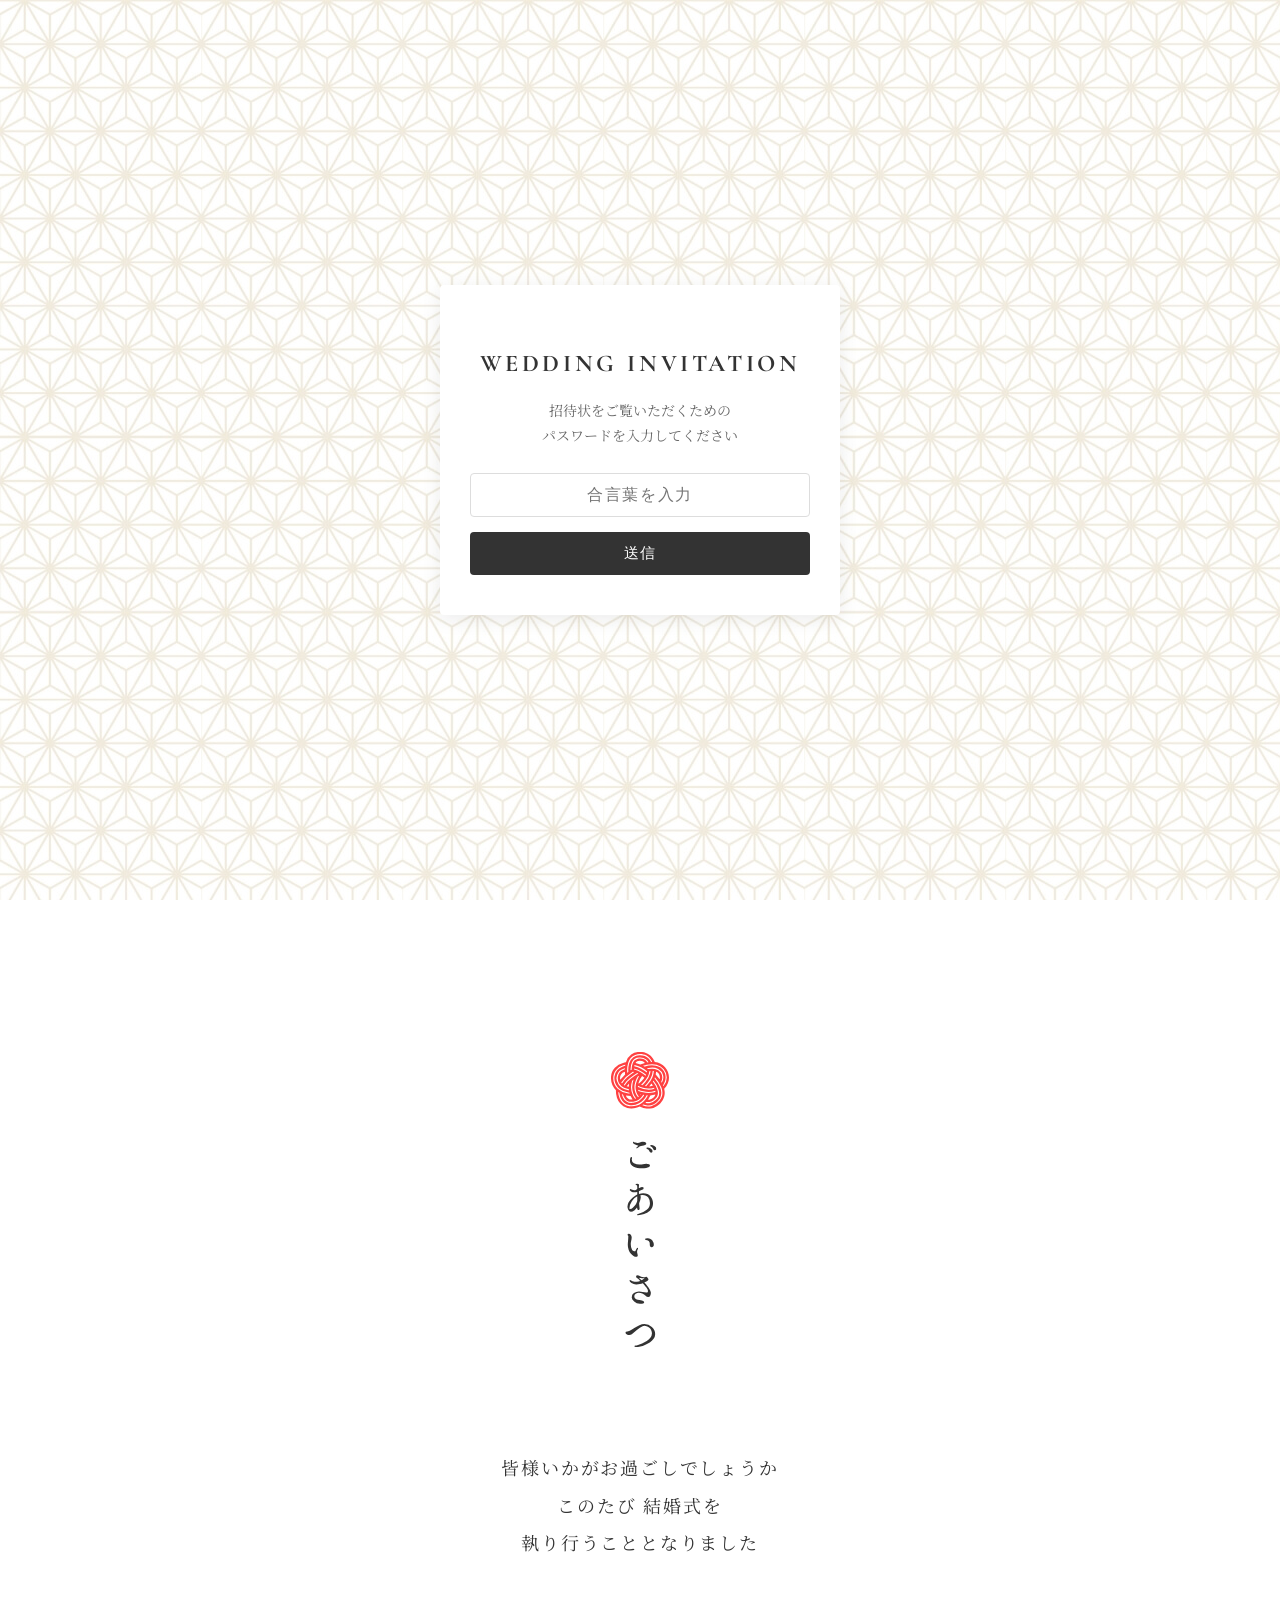
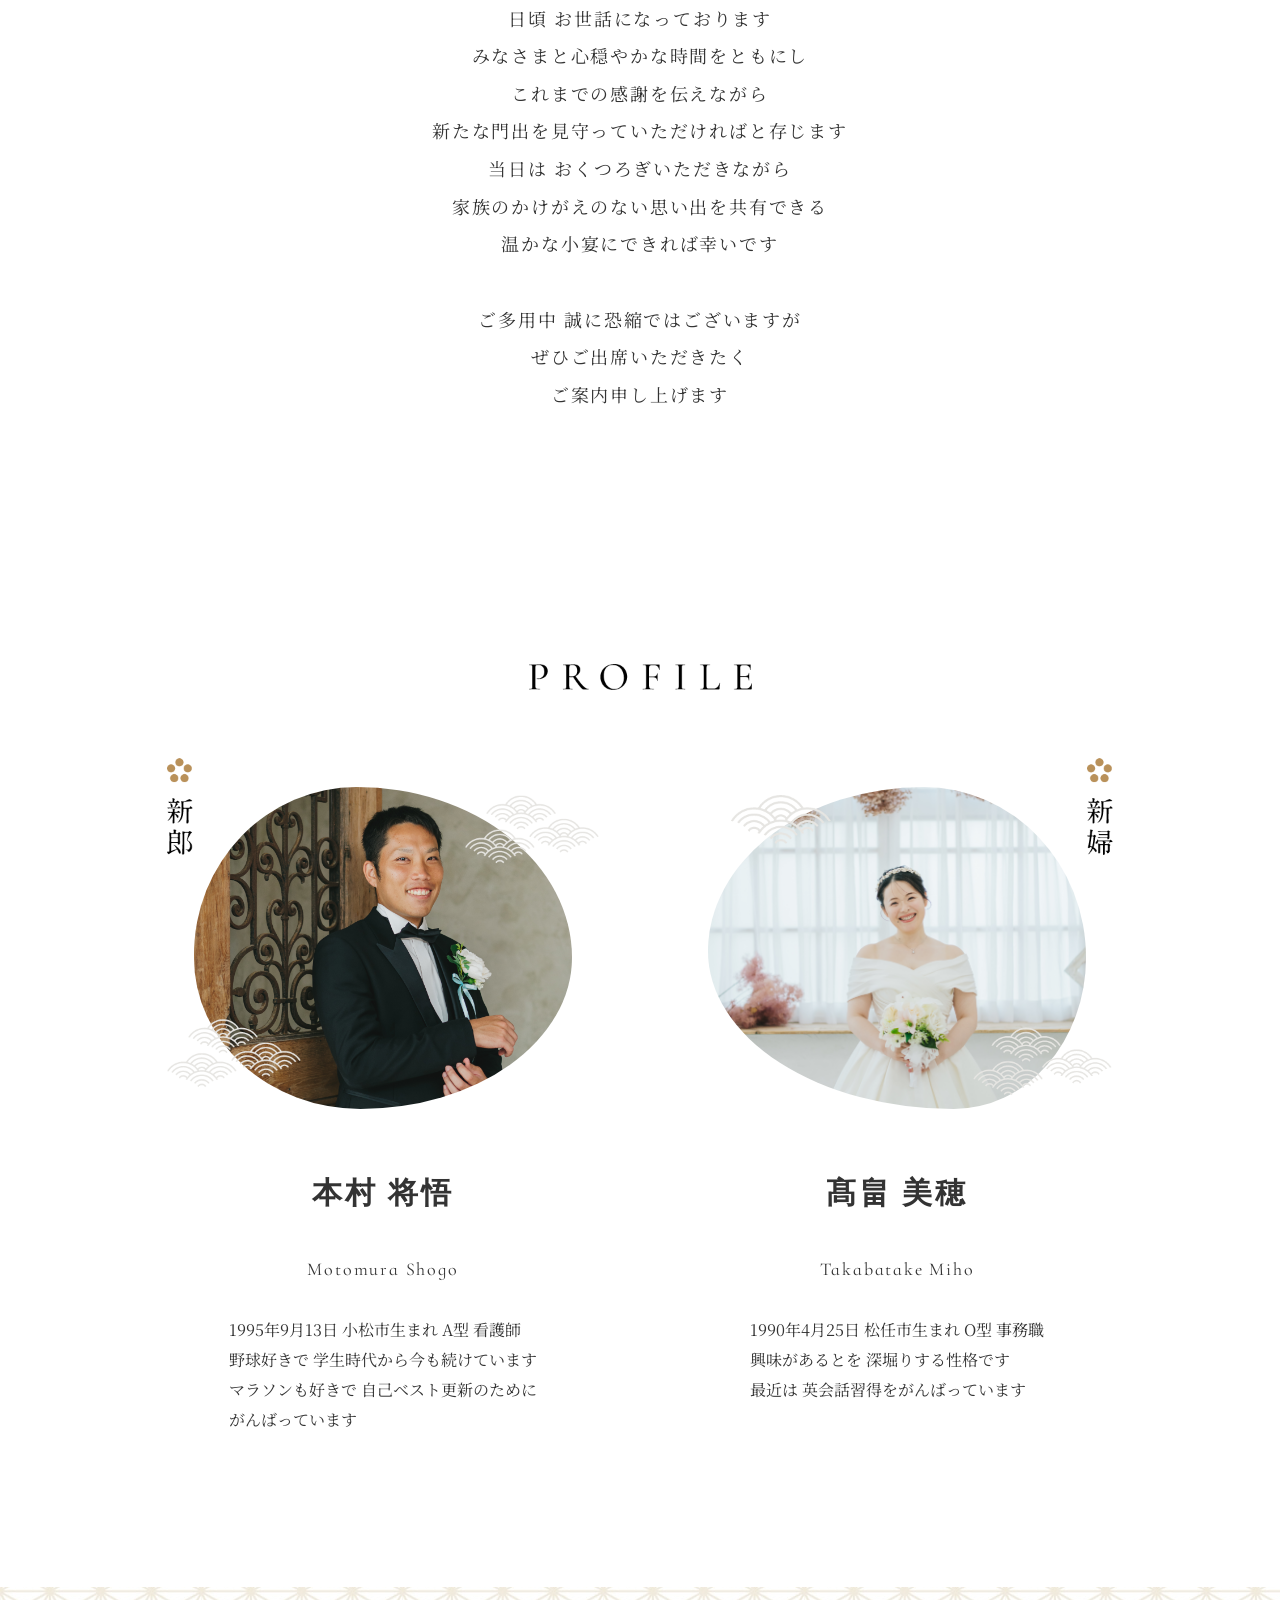
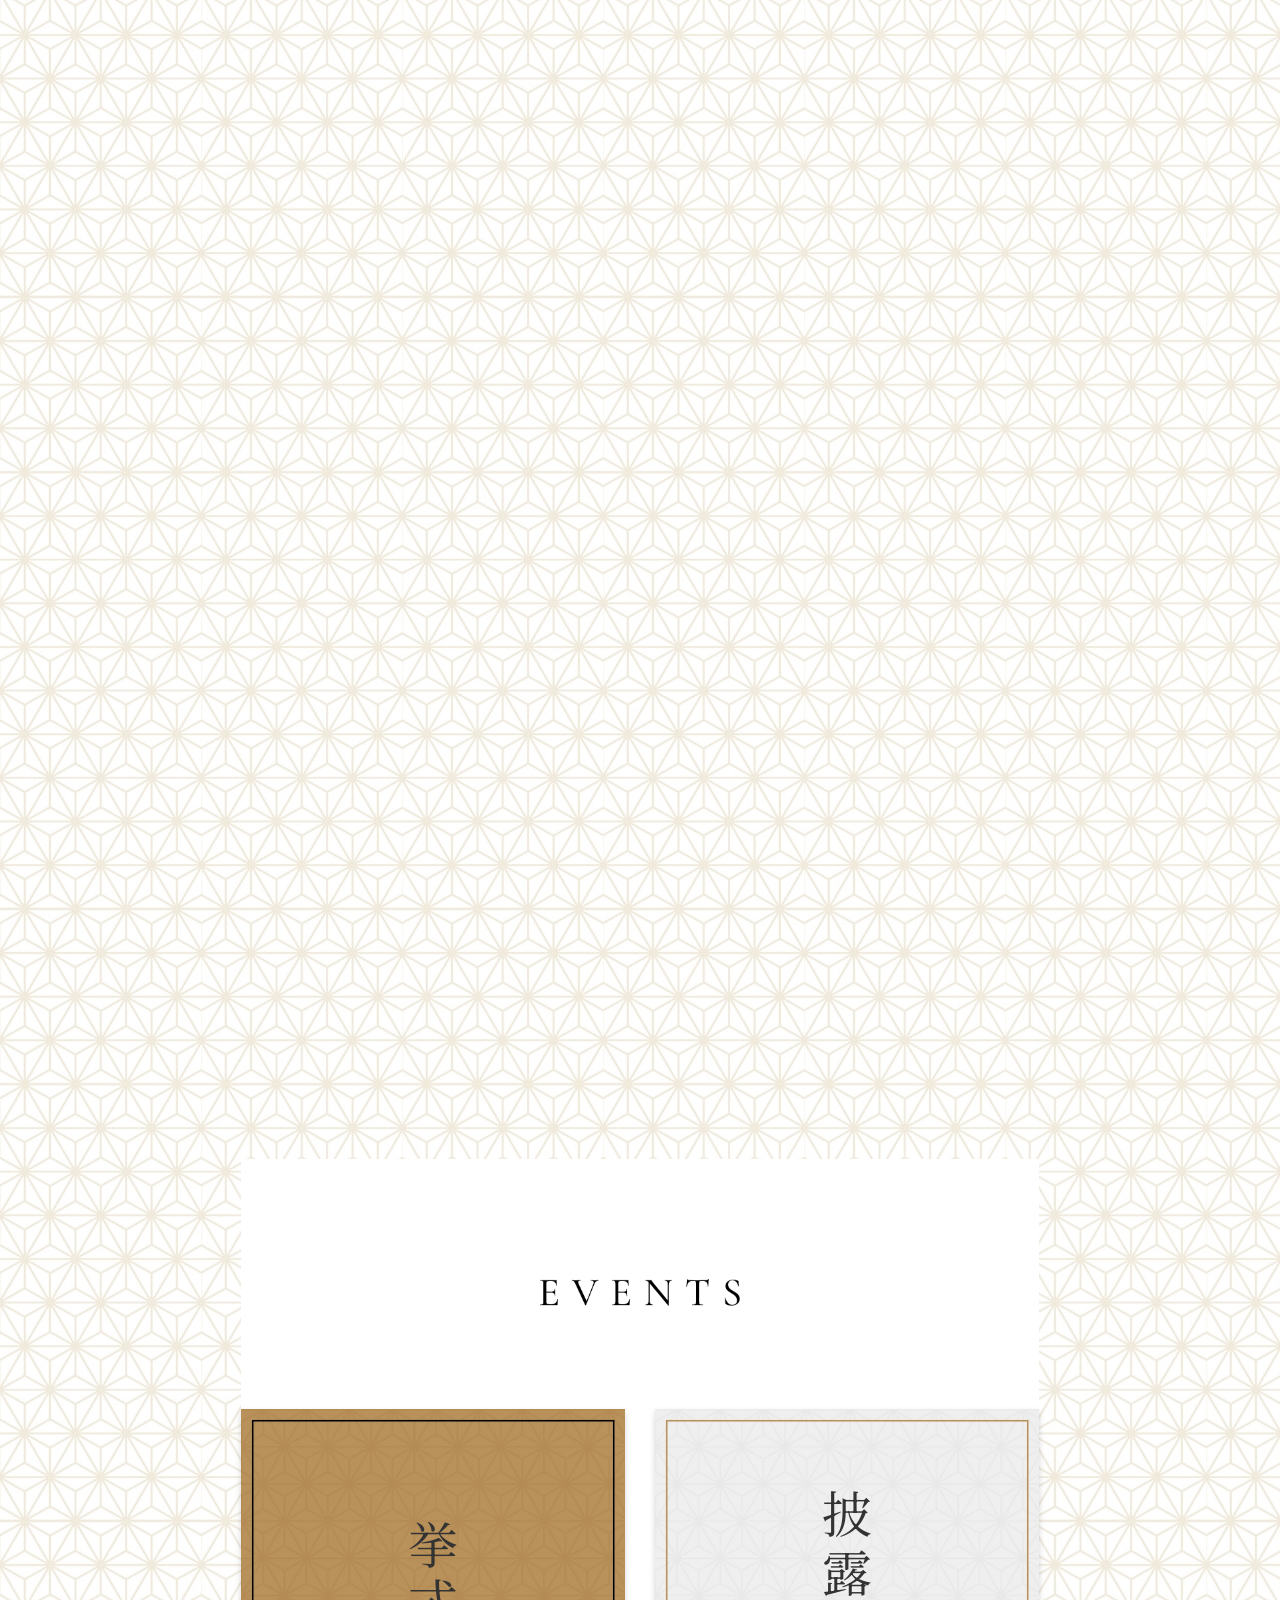
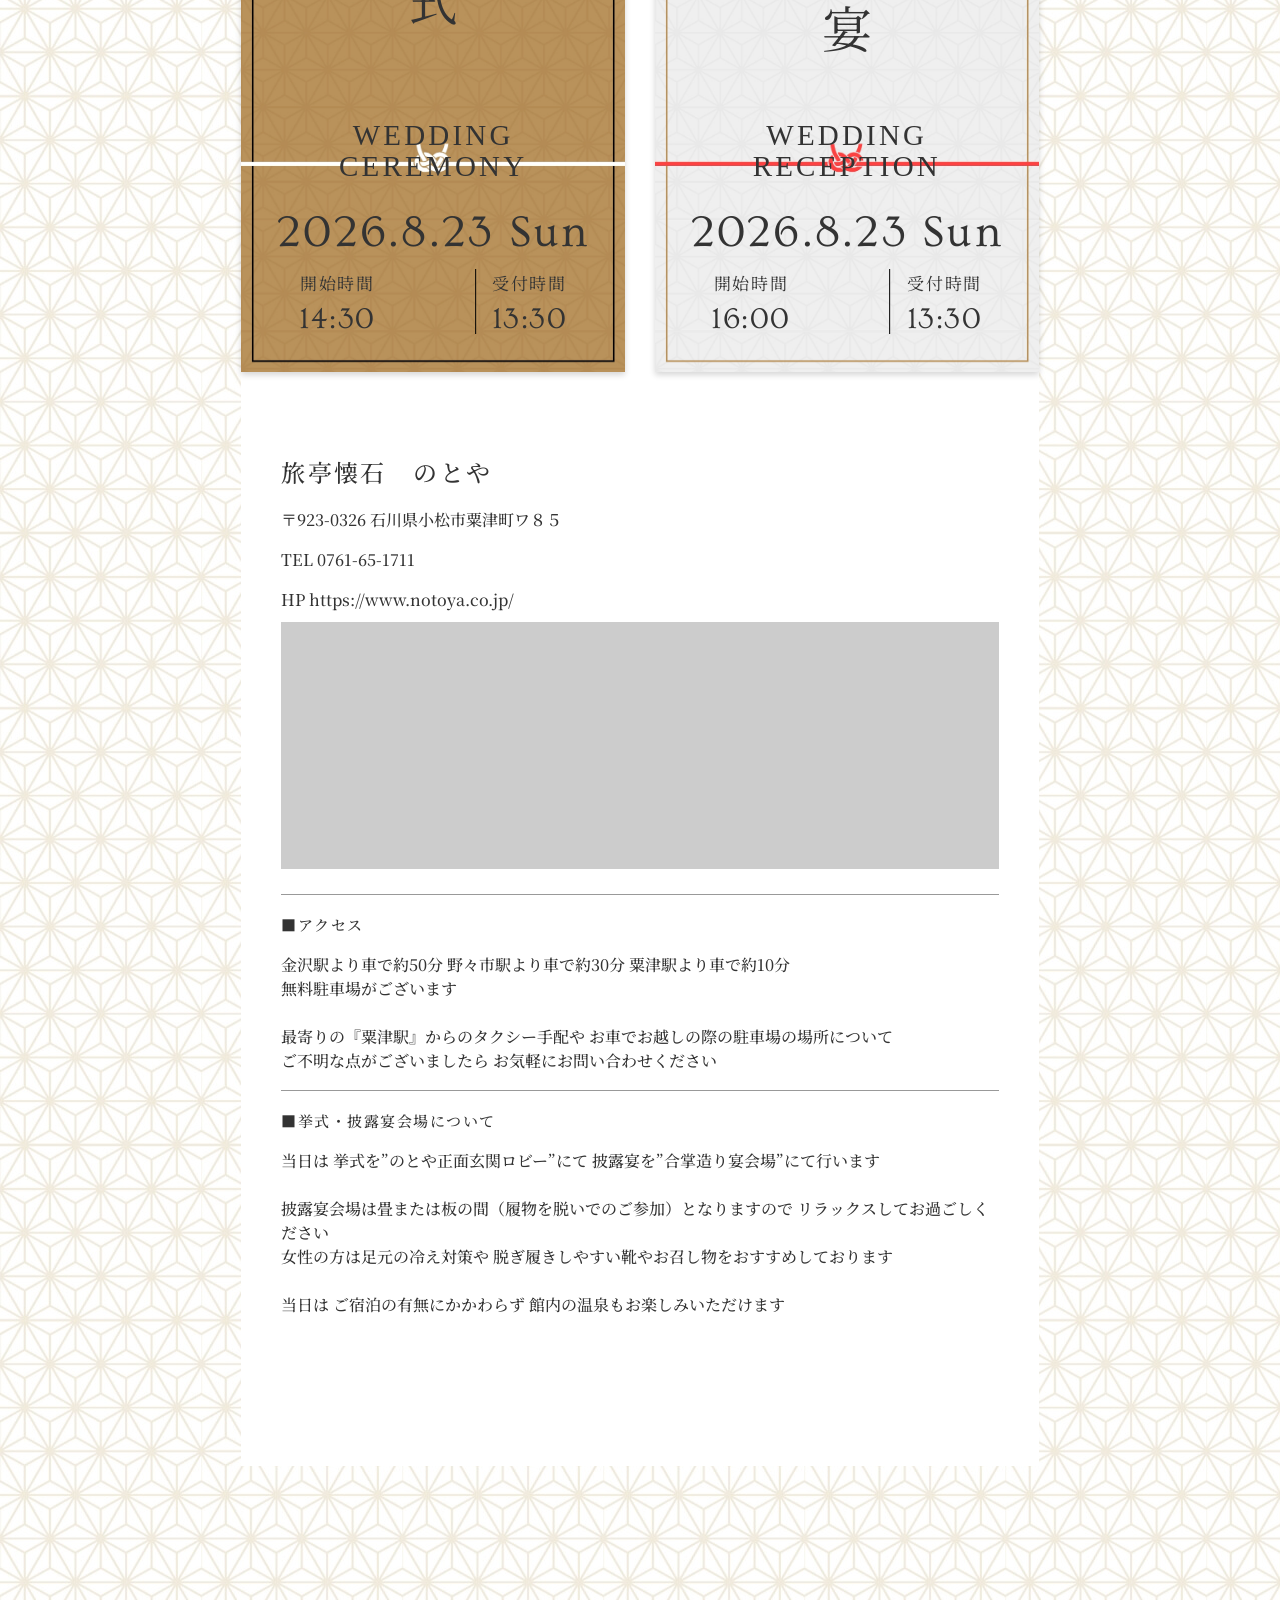
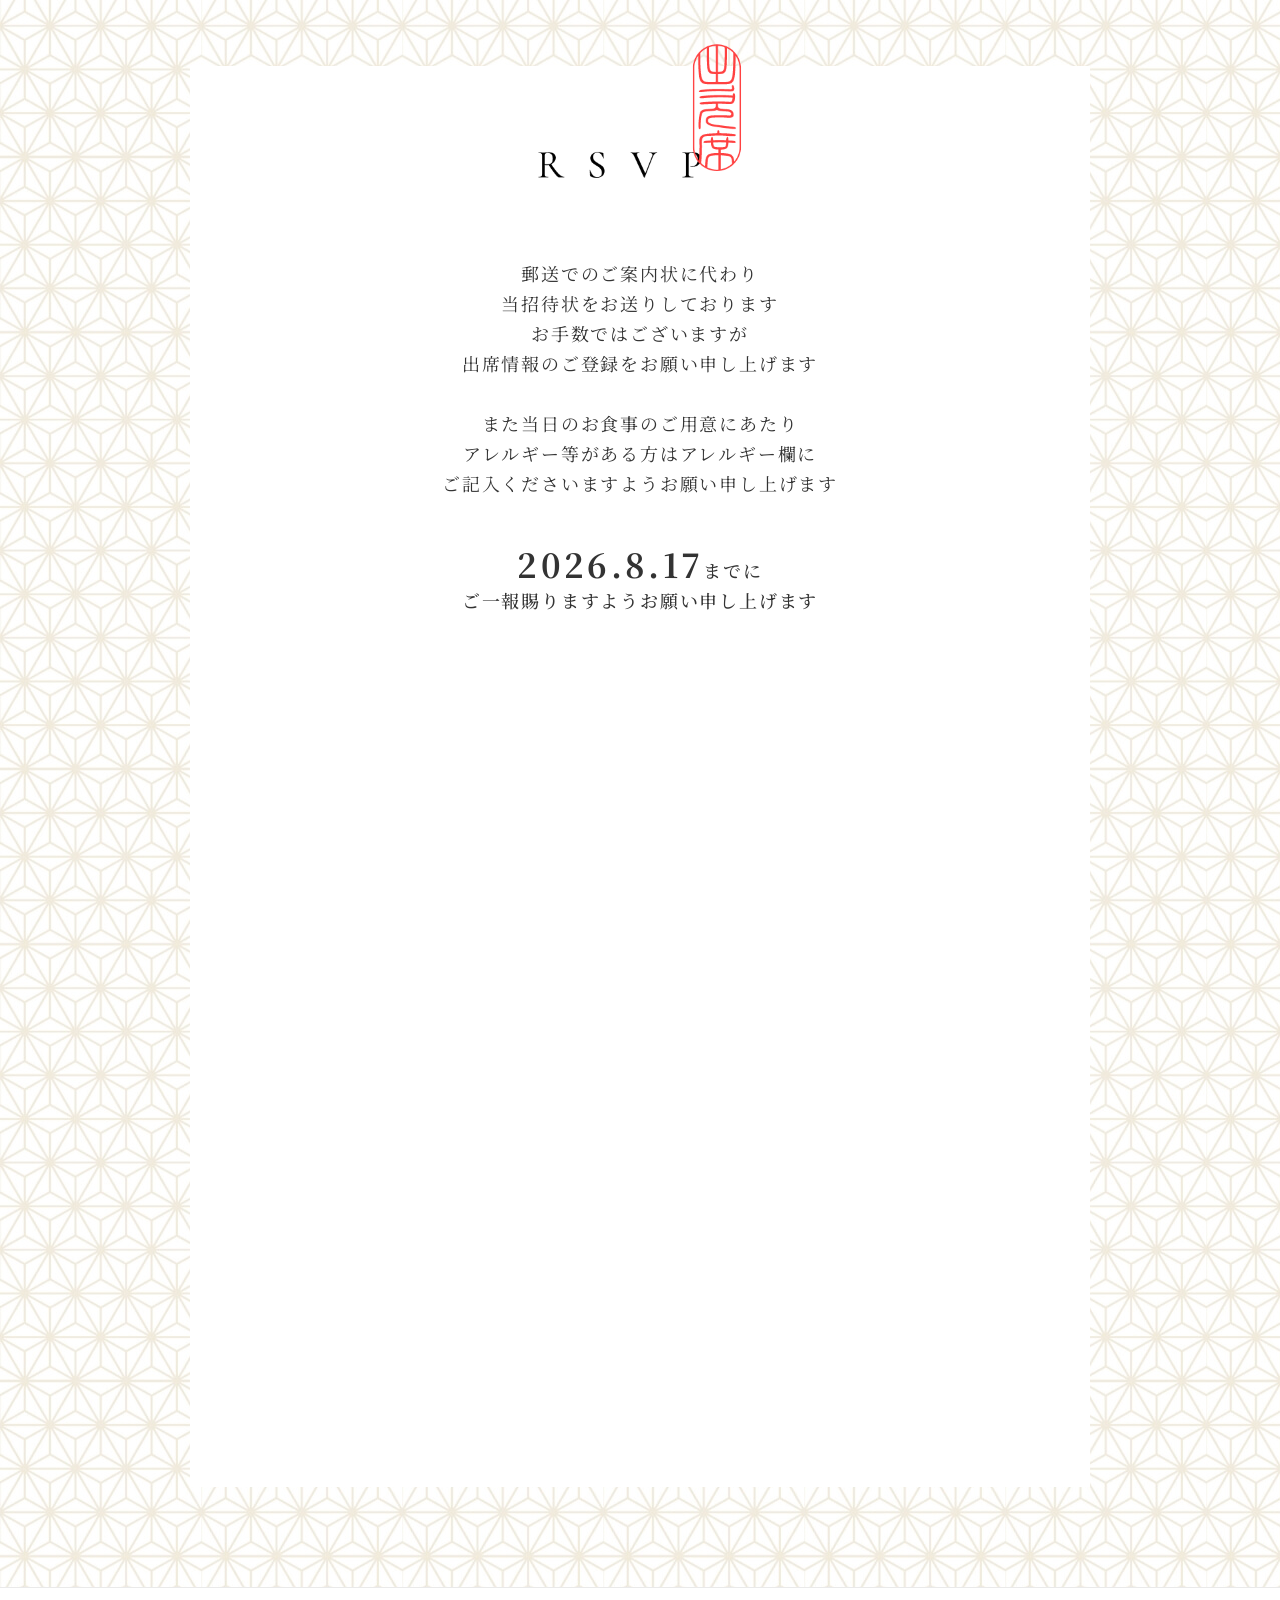
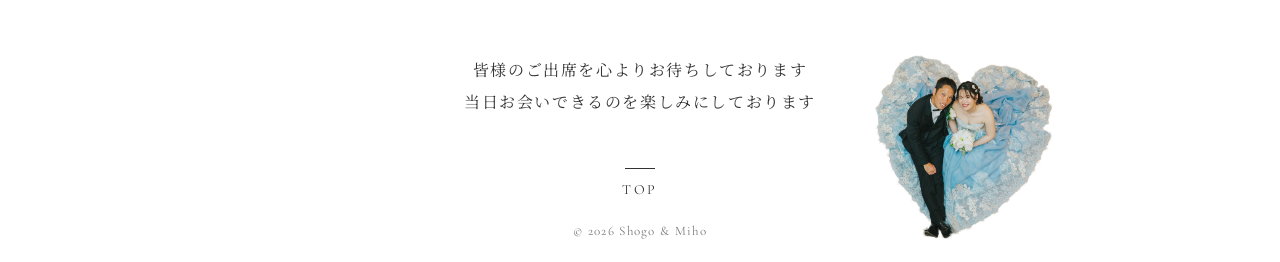
==== index.html @ b3bcd8a2 "Add files via upload" ====
<!DOCTYPE html>
<html lang="ja">
<head>
    <meta charset="UTF-8">
    <meta name="viewport" content="width=device-width, initial-scale=1.0">
    <meta name="robots" content="noindex,nofollow">

    <link rel="preconnect" href="https://fonts.googleapis.com">
    <link rel="preconnect" href="https://fonts.gstatic.com" crossorigin>
    <link href="https://fonts.googleapis.com/css2?family=Cormorant+Garamond:wght@400;700&family=Cormorant+Infant:wght@400;600;700&family=Noto+Serif+JP:wght@400;500;700&family=Ovo&display=swap" rel="stylesheet">
    <link rel="stylesheet" href="css/style.css">

    <title>Wedding Invitation</title>
</head>

<body id="main">

    <!-- パスワード入力画面（オーバーレイ） -->
    <div id="password-modal" class="auth-modal">
        <div class="auth-modal-content">
            <h2>WEDDING INVITATION</h2>
            <p>招待状をご覧いただくための<br>パスワードを入力してください</p>
            <form id="password-form">
                <input type="password" id="access-password" placeholder="合言葉を入力" required autocomplete="current-password">
                <button type="submit">送信</button>
                <p id="password-error" class="error-message" style="display: none;">パスワードが違います</p>
            </form>
        </div>
    </div>

    <!-- ローディング画面 -->
    <div id="loader-bg">
        <div class="loader-img"></div>
    </div>

    <!-- ファーストビュー（全画面スライドショー ＆ 中央ロゴ） -->
    <div class="first-view">
        <div class="main_img_pc_slider">
            <div class="slide active" style="background-image: url('img/Img-WDcover1.jpg');"></div>
            <div class="slide" style="background-image: url('img/Img-cover1.jpg');"></div>
            <div class="slide" style="background-image: url('img/Img-WDcover2.jpg');"></div>
            <div class="slide" style="background-image: url('img/Img-cover2.jpg');"></div>
        </div>

        <div class="main_img_sp_slider">
            <div class="slide active" style="background-image: url('img/Img-WDcover1_sp.jpg');"></div>
            <div class="slide" style="background-image: url('img/Img-cover1_sp.jpg');"></div>
            <div class="slide" style="background-image: url('img/Img-WDcover2_sp.jpg');"></div>
            <div class="slide" style="background-image: url('img/Img-cover2_sp.jpg');"></div>
        </div>

        
        <!-- 画像の中央にふんわり出すタイトル・ロゴ -->
        <h1 class="cover_ttl_center">
            <div class="cover_svg keyvisual-fadeIn">
                <img src="img/main-ttl.svg" alt="Main Title">
            </div>
            <span class="keyvisual-fadeIn">
                <img src="img/keyvisual-hanko.svg">
                WEDDING <br class="sp_only">INVITATION
            </span>
        </h1>

        <!-- ナビゲーション（右寄せ / スクロール時：追従 / スマホ：ハンバーガー） -->
        <nav class="temp-nav">
            <ul class="temp-nav-list">
                <li class="nav-top nav-active">
                    <a href="#main">TOP</a>
                </li>
                <li class="nav-message">
                    <a href="#message">MESSAGE</a>
                </li>
                <li class="nav-profile">
                    <a href="#profile">PROFILE</a>
                </li>
                <li class="nav-countdown">
                    <a href="#countdown">COUNTDOWN</a>
                </li>
                <li class="nav-events">
                    <a href="#events">EVENTS</a>
                </li>
                <li class="nav-rsvp">
                    <a href="#rsvp">RSVP</a>
                </li>
            </ul>
        </nav>

        <nav id="mobile-head" class="">
            <div id="nav-toggle">
                <div>
                    <span></span>
                    <span></span>
                    <span></span>
                </div>
            </div>
            <div class="nav cl" id="global-nav">
                <ul>
                    <li class="nav-top nav-active">
                        <a href="#main">TOP</a>
                    </li>
                    <li class="nav-message">
                        <a href="#message">MESSAGE</a>
                    </li>
                    <li class="nav-profile">
                        <a href="#profile">PROFILE</a>
                    </li>
                    <li class="nav-countdown">
                        <a href="#countdown">COUNTDOWN</a>
                    </li>
                    <li class="nav-events">
                        <a href="#events">EVENTS</a>
                    </li>
                    <li class="nav-rsvp">
                        <a href="#rsvp">RSVP</a>
                    </li>
                </ul>
            </div>
        </nav>


    </div>

    <!-- コンテンツエリア -->
    <div id="introduction">
        <div class="introduction_inner container">
            <div id="message">
                <div class="message_inner">
                    <h2 class="imgEffect_fadeIn"></h2>
                    <p class="imgEffect_fadeIn">
                        皆様いかがお過ごしでしょうか<br>
                        このたび 結婚式を<br>
                        執り行うこととなりました<br><br>
                        日頃 お世話になっております<br>
                        みなさまと心穏やかな時間をともにし<br>
                        これまでの感謝を伝えながら<br>
                        新たな門出を見守っていただければと存じます<br>
                        当日は おくつろぎいただきながら<br>
                        家族のかけがえのない思い出を共有できる<br>
                        温かな小宴にできれば幸いです<br><br>
                        ご多用中 誠に恐縮ではございますが<br>
                        ぜひご出席いただきたく<br>
                        ご案内申し上げます
                    </p>
                </div>
            </div>
        </div>
    </div>

    <div id="profile">
        <div class="profile_inner">
            <h2 class="imgEffect_fadeIn">
                <span class="font_ttl">PROFILE</span>
            </h2>                  
            <!-- 新郎プロフィール -->
            <ul class="broom imgEffect_fadeIn">
                <li class="photo">
                    <img src="./img/Img-bride.jpg" alt="新郎_写真">
                </li>
                <li class="name">
                    <h3>本村&nbsp;将悟</h3>
                    <span>Motomura&nbsp;Shogo</span>
                </li>
                <li class="text">
                    <p>1995年9月13日 小松市生まれ A型 看護師<br>
                        野球好きで 学生時代から今も続けています<br>
                        マラソンも好きで 自己ベスト更新のために<br>
                        がんばっています
                    </p>
                </li>
            </ul>

            <!-- 新婦プロフィール -->
            <ul class="bride imgEffect_fadeIn">
                <li class="photo">
                    <img src="./img/Img-groom.jpg" alt="新婦_写真">
                </li>
                <li class="name">
                    <h3>髙畠&nbsp;美穂</h3>
                    <span>Takabatake&nbsp;Miho</span>
                </li>
                <li class="text">
                    <p>1990年4月25日 松任市生まれ O型 事務職<br>
                        興味があるとを 深堀りする性格です<br>
                        最近は 英会話習得をがんばっています
                    </p>
                </li>
            </ul>
        </div>
    </div>

    <div id="countdown">
        <div class="countdown_inner container">
            <div class="countdown_content">
                <div class="imgEffect_fadeIn">
                    <h2>
                        <span class="font_ttl">COUNTDOWN</span>
                    </h2>
                    <p class="goal_time" id="countdown_date" data-datetime="1921637700">2026.8.23</p>
                    <ul class="count_number cf">
                        <li class="days">
                            <p class="n-number" id="countdown_days">1629</p>
                            <p class="dhms">DAYS</p>
                        </li>
                        <li class="hours">
                            <p class="n-number" id="countdown_hours">2</p>
                            <p class="dhms">HOURS</p>
                        </li>
                        <li class="minutes">
                            <p class="n-number" id="countdown_minutes">22</p>
                            <p class="dhms">MINUTES</p>
                        </li>
                        <li class="seconds">
                            <p class="n-number" id="countdown_seconds">12</p>
                            <p class="dhms">SECONDS</p>
                        </li>
                    </ul>
                </div>
            </div>
        </div>
    </div>

    <div id="events">
        <div class="events_inner container cf">
            <h2 class="imgEffect_bottom_top">
                <span class="font_ttl">EVENTS</span>
            </h2>
            <div class="event_content_wrap">
                <div class="event_content event01 imgEffect_bottom_top">
                    <ul class="events_daytime events_daytime_1">
                        <li class="event_title">
                            <h3><span>挙式</span>WEDDING<br>CEREMONY</h3>
                        </li>
                        <li class="event_day">
                            <p>2026.8.23 Sun</p>
                        </li>
                        <div class="event_time_box">
                            <li class="event_time">
                                <p>開始時間 <span class="Didot">14:30</span></p>
                            </li>
                            <li class="event_receptiontime">
                                <p>受付時間 <span class="Didot">13:30</span></p>
                            </li>
                        </div>
                    </ul>
                </div>

                <div class="event_content event02 imgEffect_bottom_top">
                    <ul class="events_daytime events_daytime_2">
                        <li class="event_title">
                            <h3><span>披露宴</span>WEDDING<br>RECEPTION</h3>
                        </li>
                        <li class="event_day">
                            <p>2026.8.23 Sun</p>
                        </li>
                        <div class="event_time_box">
                            <li class="event_time">
                                <p>開始時間 <span class="Didot">16:00</span></p>
                            </li>
                            <li class="event_receptiontime">
                                <p>受付時間 <span class="Didot">13:30</span></p>
                            </li>
                        </div>
                    </ul>
                </div>

                <div class="event_content event_party cf imgEffect_bottom_top">
                    <ul class="events_place">
                        <li class="place_name"><p>旅亭懐石　のとや</p></li>
                        <li class="place_address"><p>〒923-0326 石川県小松市粟津町ワ８５</p></li>
                        <li class="place_tel"><p>TEL 0761-65-1711</p></li>
                        <li class="place_url"><a href="https://www.notoya.co.jp/" target="_blank"><p>HP https://www.notoya.co.jp/</p></a></li>
                        <li class="place_googlemap">
                            <div class="googlemap_img" id="map_wedding">
                                <iframe src="https://www.google.com/maps/embed?pb=!1m18!1m12!1m3!1d3214.2632014878004!2d136.4470204!3d36.3301704!2m3!1f0!2f0!3f0!3m2!1i1024!2i768!4f13.1!3m3!1m2!1s0x5ff8585351754041%3A0x708d237cdd4d14f0!2z5peF5Lqt5oeQ55-z44Gu44Go44KE!5e0!3m2!1sja!2sjp!4v1784789656428!5m2!1sja!2sjp" width="100%" height="100%" style="border:0" frameborder="0" allowfullscreen></iframe>
                            </div>
                        </li>
                        <li class="cloak">
                            <h4>アクセス</h4>
                            <p>金沢駅より車で約50分 野々市駅より車で約30分 粟津駅より車で約10分<br>
                                無料駐車場がございます<br>
                                <br>
                                最寄りの『粟津駅』からのタクシー手配や お車でお越しの際の駐車場の場所について<br>
                                ご不明な点がございましたら お気軽にお問い合わせください
                            </p>
                        </li>
                        <li class="cloak">
                            <h4>挙式・披露宴会場について</h4>
                            <p>当日は 挙式を”のとや正面玄関ロビー”にて 披露宴を”合掌造り宴会場”にて行います<br>
                                <br>
                                披露宴会場は畳または板の間（履物を脱いでのご参加）となりますので リラックスしてお過ごしください<br>
                                女性の方は足元の冷え対策や 脱ぎ履きしやすい靴やお召し物をおすすめしております<br>
                                <br>
                                当日は ご宿泊の有無にかかわらず 館内の温泉もお楽しみいただけます
                            </p>
                        </li>
                    </ul>
                </div>
            </div>
        </div>
    </div>

    <div id="rsvp">
        <span class="rsvp_bg_cover imgEffect_bg_cover"></span>
        <div class="rsvp_inner container">
            <div class="rsvp_bg imgEffect_bottom_top">
                <div class="rsvp_content imgEffect_bottom_one-quarter">
                    <h2><span class="font_ttl">RSVP</span></h2>
                    <div class="rsvp_form_input">
                        <p class="rsvp_text">
                            郵送でのご案内状に代わり<br>
                            当招待状をお送りしております<br>
                            お手数ではございますが<br>
                            出席情報のご登録をお願い申し上げます<br>
                            <br>
                            また当日のお食事のご用意にあたり<br>
                            アレルギー等がある方はアレルギー欄に<br>
                            ご記入くださいますようお願い申し上げます
                        </p>
                        <p class="rsvp_deadline">
                            <span class="deadline_day">2026.8.17</span>までに<br>
                            ご一報賜りますようお願い申し上げます
                        </p>

                        <!-- Googleフォーム -->
                        <iframe src="https://docs.google.com/forms/d/e/1FAIpQLSfJ_2OZBfz6GpuZ2bBaylg-uLZPT-nnme4ZNeKmVmINsmQigQ/viewform?embedded=true" width="100%" height="750" frameborder="0" marginheight="0" marginwidth="0">読み込んでいます…</iframe>
                        
                    </div>
                </div>
            </div>
        </div>
    </div>

    <!-- フッターセクション -->
    <footer id="footer">
        <div class="footer_inner">

            <!-- 結びのメッセージ -->
            <p class="footer_message">
                皆様のご出席を心よりお待ちしております<br>
                当日お会いできるのを楽しみにしております
            </p>

            <!-- トップへ戻るボタン -->
            <a href="#" class="back-to-top">TOP</a>

            <!-- コピーライト -->
            <small class="copyright">&copy; 2026 Shogo & Miho</small>

        </div>
    </footer>
    
    <script src="js/script.js"></script>
</body>
</html>
---- css/style.css ----
@charset "UTF-8";

*, *::before, *::after {
    box-sizing: border-box;
    outline: 0;
}

div, ul {
    margin: 0 auto;
}

body {
    background-image: url(/img/pattern_weed.jpg);
    background-repeat: repeat;
    background-color: #f9f8f6; /* 画像読み込みまでの予備背景色 */
}

html, body {
    width: 100%;
    height: auto;
    overflow-x: hidden;
    overflow-y: auto;
    margin: 0;
    padding: 0;
    font-family: "游ゴシック", YuGothic, "ヒラギノ角ゴ Pro", "Hiragino Kaku Gothic Pro", Meiryo, sans-serif;
    color: #333;
    line-height: 1.6;
}

ul, ol {
    list-style: none;
    margin: 0;
    padding: 0;
}

a {
    text-decoration: none;
    color: #454545;
    transition: .25s;
}

a:hover {
    opacity: 0.7;
}

.container {
    margin: 0 auto;
}

#events .font_ttl, #message .font_ttl, #profile .font_ttl, #rsvp .font_ttl {
    display: none;
    text-align: center;
}

dd, dt, ol, p, span, ul {
    line-height: 1.6;
}

.cf {
    zoom: 1;
}
.cf:before {
    content: "";
    display: block;
    overflow: hidden;
}
.cf:after {
    clear: both;
}



/* --- パスワード認証モーダル --- */
.auth-modal {
    position: fixed;
    top: 0;
    left: 0;
    width: 100vw;
    height: 100vh;
    background: url(/img/pattern_weed.jpg) repeat, #f9f8f6;
    background-size: auto;
    z-index: 99999;
    display: flex;
    justify-content: center;
    align-items: center;
    transition: opacity 0.5s ease, visibility 0.5s ease;
}

.auth-modal.is-hidden {
    opacity: 0;
    visibility: hidden;
    pointer-events: none;
}

.auth-modal-content {
    background: #fff;
    padding: 40px 30px;
    border-radius: 4px;
    box-shadow: 0 4px 20px rgba(0, 0, 0, 0.08);
    text-align: center;
    max-width: 400px;
    width: 90%;
}

.auth-modal-content h2 {
    font-family: 'Cormorant Garamond', 'Noto Serif JP', serif;
    font-size: 24px;
    letter-spacing: 0.15em;
    margin-bottom: 15px;
    color: #333;
}

.auth-modal-content p {
    font-family: "Noto Serif JP", sans-serif;
    font-size: 14px;
    line-height: 1.8;
    color: #666;
    margin-bottom: 25px;
}

.auth-modal-content input[type="password"] {
    width: 100%;
    padding: 12px;
    font-size: 16px;
    border: 1px solid #ddd;
    border-radius: 4px;
    text-align: center;
    letter-spacing: 0.1em;
    margin-bottom: 15px;
    outline: none;
}

.auth-modal-content input[type="password"]:focus {
    border-color: #333;
}

.auth-modal-content button {
    width: 100%;
    padding: 12px;
    background-color: #333;
    color: #fff;
    border: none;
    border-radius: 4px;
    font-size: 15px;
    letter-spacing: 0.1em;
    cursor: pointer;
    transition: opacity 0.3s;
}

.auth-modal-content button:hover {
    opacity: 0.8;
}

.error-message {
    color: #d9534f;
    font-size: 13px;
    margin-top: 10px;
}




/* --- ローディング画面スタイル --- */
#loader-bg {
    background: url(/img/countdown_bg.jpg);
    background-repeat: repeat;
    height: 100vh;
    left: 0;
    opacity: 1;
    position: fixed;
    top: 0;
    width: 100%;
    z-index: 9999;
}

#loader-bg .loader-img {
    animation: load3 5s linear infinite;
    background: url(/img/flower.png);
    background-repeat: no-repeat;
    background-size: contain;
    display: block;
    height: 100px;
    left: calc(50% - 45px);
    position: absolute;
    top: calc(50% - 67.5px);
    width: 100px;
    z-index: 10000;
}

@media screen and (max-width: 1160px) {
    #loader-bg .loader-img {
        height: 71px;
        width: 71px;
    }
}

@keyframes load3 {
    0% { transform: rotate(0deg); }
    to { transform: rotate(1turn); }
}


/* --- ファーストビュー・スライドショー設定 --- */
.first-view {
    position: relative;
    width: 100%;
    height: 100vh;
    height: 100dvh; /* 追加：スマホのバー変動によるズレを防止 */
    min-height: 500px;
    overflow: hidden;
}

.main_img_pc_slider {
    position: absolute;
    top: 0;
    left: 0;
    width: 100%;
    height: 100%;
    z-index: 1;
    background-color: #f9f8f6; /* スライドの下敷きとして背景色を確保 */
}

.main_img_pc_slider .slide {
    position: absolute;
    top: 0;
    left: 0;
    width: 100%;
    height: 100%;
    background-size: cover;
    background-position: center;
    background-repeat: no-repeat;
    opacity: 0;
    visibility: hidden;
    transition: opacity 4s ease-in-out, visibility 4s ease-in-out;
    background-color: #f9f8f6; /* 画像が切り替わる瞬間に背景が透けるのを防止 */
}

.main_img_pc_slider .slide.active {
    opacity: 1;
    visibility: visible;
}

/* --- スマホ版スライダーのベーススタイル --- */
.main_img_sp_slider {
    display: none;
    position: absolute;
    top: 0;
    left: 0;
    width: 100%;
    height: 100%;
    z-index: 1;
    background-color: #f9f8f6;
}

.main_img_sp_slider .slide {
    position: absolute;
    top: 0;
    left: 0;
    width: 100%;
    height: 100%;
    background-size: cover;
    background-position: center;
    background-repeat: no-repeat;
    opacity: 0;
    visibility: hidden;
    transition: opacity 4s ease-in-out, visibility 4s ease-in-out;
    background-color: #f9f8f6;
}

.main_img_sp_slider .slide.active {
    opacity: 1;
    visibility: visible;
}

/* --- レスポンシブ切替（768px以下でスマホ版を表示） --- */
@media screen and (max-width: 768px) {
    .main_img_pc_slider {
        display: none !important;
    }
    .main_img_sp_slider {
        display: block !important;
    }
}


/* --- 中央のタイトル＆ロゴ --- */
#main h1 {
    background-size: cover;
    height: 200px;
    left: 50%;
    position: absolute;
    top: 47%;
    transform: translateX(-50%) translateY(-50%);
    width: 670px;
    z-index: 1;
    margin: 0 auto;
    text-align: center;
}

.cover_svg {
    display: flex;
    justify-content: center;
    align-items: center;
}

.cover_svg img {
    height: 125px;
    width: 150px;
}

#main h1 span {
    color: #fff;
    display: block;
    font-family: 'Cormorant Garamond', 'Noto Serif JP', serif;
    font-size: 52px;
    font-weight: 700;
    letter-spacing: .1em;
    line-height: 1.2;
    margin-top: 10px;
    position: relative;
}

#main h1 span img {
    height: 103px;
    left: 58%;
    position: absolute;
    top: -17px;
    transform: translate(-50%, -50%);
    width: 40px;
    z-index: 10;
}

/* ファーストビューアニメーション（初期状態を確実に透明にする） */
.keyvisual-fadeIn {
    opacity: 0;
    visibility: hidden;
}


/* --- ナビゲーション --- */
#nav {
    position: fixed;
    right: 0;
    top: 50%;
    transform: translateY(-50%);
    z-index: 1;
}

#nav li {
    float: right;
    margin-right: 18px;
}

#nav li a {
    color: #707070;
    font-family: Cormorant Infant,游ゴシック,YuGothic,sans-serif;
    font-size: 14px;
    padding: .5em 0;
    text-orientation: upright;
    writing-mode: vertical-rl;
}

.temp-nav {
    position: fixed;
    right: 62px;
    top: 50%;
    transform: translateY(-50%);
    z-index: 999;
}

.temp-nav li {
    float: right;
    margin-right: 18px;
}

.temp-nav li a {
    animation-duration: .25s;
    animation-fill-mode: both;
    font-family: Cormorant Infant,游ゴシック,YuGothic,sans-serif;
    font-size: 14px;
    opacity: .5;
    padding: .5em 0;
    text-orientation: upright;
    writing-mode: vertical-rl;
}

/* --- ナビゲーションの色・アクティブ制御 --- */
.temp-nav li a,
#global-nav ul li a {
    color: #454545 !important;
    opacity: 1;
    transition: opacity 0.3s ease, color 0.3s ease;
}

/* いずれかの項目がアクティブなとき、アクティブではない他の項目を少し薄くする */
.temp-nav-list:has(.nav-active) li:not(.nav-active) a,
#global-nav ul:has(.nav-active) li:not(.nav-active) a {
    opacity: 0.35;
}

/* アクティブな項目の色をより濃く強調する場合 */
.temp-nav li.nav-active a,
#global-nav ul li.nav-active a {
    color: #222222 !important;
    opacity: 1;
}

.temp-nav li a:hover {
    color: #ff4141;
}

.temp-nav li.nav-active {
    position: relative;
}

:root .temp-nav li,_::-webkit-full-page-media,_:future {
    margin-right: 36px;
}

#mobile-head {
    display: none;
}

@media screen and (max-width: 1160px) {
    .temp-nav-list {
        display:none;
    }

    #mobile-head {
        display: block;
        position: fixed;
        top: 0;
        left: 0;
        width: 100%;
        height: 60px;
        z-index: 99999 !important; /* セクションの裏に隠れないよう最前面へ */
    }

    #nav-toggle {
        background-color: #b9915a;
        box-sizing: border-box;
        cursor: pointer;
        display: none;
        height: 60px;
        padding: 19px 0 0 14px;
        position: absolute;
        right: 0;
        top: 0;
        width: 60px;
        z-index: 100000 !important;
    }

    #nav-toggle div {
        position: relative;
    }

    #nav-toggle span {
        background: #fff;
        display: block;
        height: 1px;
        left: 0;
        position: absolute;
        transition: .35s ease-in-out;
        width: 32px
    }

    #nav-toggle span:first-child {
        top: 0;
    }

    #nav-toggle span:nth-child(2) {
        top: 10px;
    }

    #nav-toggle span:nth-child(3) {
        top: 20px;
    }

    #global-nav,#mobile-head {
        position: fixed;
        top: 0;
        width: 100%;
    }

    #global-nav {
        background: url(/img/countdown_bg.jpg) repeat;
        height: 100%;
        opacity: 0;
        right: 0;
        text-align: center;
        transition: .5s ease-in-out;
        visibility: hidden;
        z-index: 99998 !important; /* 展開時のメニューと背景を前面に */
    }

    #global-nav ul {
        display: flex;
        flex-direction: row-reverse;
        left: 50%;
        list-style: none;
        position: absolute;
        top: 50%;
        transform: translate(-50%,-50%);
    }

    #global-nav ul li {
        margin-right: 23px;
    }

    #global-nav ul li:first-of-type {
        margin-right: 0;
    }

    #global-nav ul li a {
        animation-duration: .25s;
        animation-fill-mode: both;
        font-family: Cormorant Infant,游ゴシック,YuGothic,sans-serif;
        font-size: 16px;
        padding: .5em 0;
        text-orientation: upright;
        writing-mode: vertical-rl;
    }

    #global-nav ul .menu-logo {
        margin: 0 auto 48px;
        width: 140px;
    }

    #nav-toggle {
        display: block;
    }

    :root #global-nav ul li,_::-webkit-full-page-media,_:future {
        margin-right: 46px;
    }

    #mobile-head.open {
        position: fixed;
        top: 0;
    }

    .open #nav-toggle span:first-child {
        top: 11px;
        transform: rotate(315deg);
    }

    .open #nav-toggle span:nth-child(2) {
        left: 50%;
        width: 0;
    }

    .open #nav-toggle span:nth-child(3) {
        top: 11px;
        transform: rotate(-315deg);
    }

    .open #global-nav {
        opacity: 1;
        visibility: visible;
    }


}

/* --- コンテンツ共通・各セクション --- */
#introduction {
    position: relative;
    z-index: 2;
    text-align: center;
    padding: 0;
}

#introduction a, #countdown a, #events a, #rsvp a {
    color: #333;
}

.font_ttl {
    font-family: 'Josefin Sans', sans-serif;
    font-size: 2rem;
    letter-spacing: 0.2em;
    display: block;
    margin-bottom: 20px;
}

#message {
    padding: 150px 0 113px;
    position: relative;
    margin: 0 auto;
    background-color: #fff;
}

#introduction #message h2 {
    background-image: url(/img/message_title.svg);
    background-repeat: no-repeat;
    background-size: 100%;
    height: 319px;
    margin: 0 auto 80px;
    width: 58px;
}

#introduction #message p {
    color: inherit;
    font-family: "Noto Serif JP", sans-serif;
    font-size: 18px;
    font-weight: 400;
    letter-spacing: .1em;
    line-height: 2.0909090909;
}



/* プロフィール */
#profile {
    background-color: #fff;
    position: relative;
    z-index: 2;
    text-align: center;
    background-position: 50%;
    background-repeat: no-repeat;
    background-size: cover;
    padding-bottom: 800px;
}

#profile h2 {
    margin-bottom: 70px;
}

#profile h2 .font_ttl {
    display: block;
    font-family: 'Cormorant Garamond', 'Noto Serif JP', serif;
    font-size: 2.2rem;
    letter-spacing: 0.2em;
    color: #333;
}

#profile .profile_inner {
    font-family: 游明朝;
    max-width: 946px;
    padding-top: 120px;
}

#profile .profile_inner:before {
    content: "";
    display: block;
    overflow: hidden
}

#profile .profile_inner:after {
    clear: both;
}

#profile .profile_inner h2 .font_ttl {
    display: none;
    text-align: center
}

#profile h2 {
    background-image: url(/img/profile_title.png);
    background-size: cover;
    height: 26px;
    margin: 0 auto 97px;
    width: 223px
}

#profile .bride, #profile .broom {
    max-width: 432px;
    position: relative;
    width: 45.665961945%
}

#profile .bride:before, #profile .broom:before {
    background-size: cover;
    content: "";
    display: block;
    height: 99px;
    position: absolute;
    top: -30px;
    width: 26px
}

#profile .bride .photo, #profile .broom .photo {
    position: relative;
}

#profile .bride .photo:before, #profile .broom .photo:before {
    background-repeat: no-repeat;
    background-size: contain;
    content: "";
    display: block;
    height: 293px;
    position: absolute;
    top: 8px;
    width: 100%;
    z-index: 2
}

#profile .bride img, #profile .broom img {
    display: block;
    height: 322px;
    margin: 0 auto;
    -o-object-fit: cover;
    object-fit: cover;
    position: relative;
    width: 378px;
    z-index: 1
}

#profile .bride span, #profile .broom span {
    display: block;
    font-family: serif;
    font-size: 1.25rem;
    font-style: normal;
    font-weight: 400;
    padding-bottom: 56px;
    text-align: center
}

#profile .bride p, #profile .broom p {
    font-family: "Noto Serif JP",sans-serif;
    font-size: 16px;
    line-height: 1.875;
    text-align: left;
    width: fit-content;
    margin: 0 auto;
}

#profile .bride .birthday, #profile .bride .name, #profile .bride .text, #profile .broom .birthday, #profile .broom .name, #profile .broom .text {
    position: relative
}

#profile .bride .name, #profile .broom .name {
    padding-top: 30px;
    z-index: 0
}

#profile .bride .name h3, #profile .broom .name h3 {
    font-size: 30px!important;
    letter-spacing: .1em
}

#profile .bride .name span, #profile .broom .name span {
    font-family: Cormorant Infant,"Noto Serif JP",sans-serif;
    font-size: 18px;
    letter-spacing: .1em;
    padding: 8px 0 0
}

#profile .bride .text, #profile .broom .text {
    padding-top: 31px
}

#profile .bride .profile_text, #profile .broom .profile_text {
    background-color: #fff;
    height: 432px;
    padding: 80px 10% 0;
    position: relative;
    top: -40px;
    z-index: 0
}

#profile .broom {
    float: left;
}

#profile .broom:before {
    background: url(/img/broom_ttl.png) 50%/cover;
    left: 0
}

#profile .broom .photo:before {
    background-image: url(/img/broom_deco.png)
}

#profile .broom img {
    border-radius: 43% 57% 56% 44%/52% 53% 47% 47%
}

#profile .bride {
    float: right
}

#profile .bride:before {
    background: url(/img/bride_ttl.png) 50%/cover;
    right: 0
}

#profile .bride .photo:before {
    background-image: url(/img/bride_deco.png);
    height: 301px;
    right: 0;
    width: 88.4259259259%
}

#profile .bride img {
    border-radius: 57% 43% 35% 65%/51% 53% 47% 49%
}




/* カウントダウン */
#countdown {
    background: url(/img/countdown_bg.jpg) repeat;
    background-attachment: fixed;
    padding: 130px 0 100px;
    margin-bottom: 150px;
    position: relative;
    z-index: 2;
    background-color: #fff;
    text-align: center;
}

#countdown .countdown_inner {
    width: 100%;
    margin: 0 auto;
}

#countdown h2 {
    background-image: url(/img/countdown_title.png);
    background-size: cover;
    height: 344px;
    margin: 0 auto 70px;
    width: 99px;
    font-size: 4.375rem;
}

#countdown h2 span {
    display: none;
}

#countdown .goal_time {
    font-family: Ovo, serif;
    font-size: 55px;
    letter-spacing: .2em;
    margin: 0 auto;
    position: relative;
    width: max-content;
}

#countdown .goal_time:after, 
#countdown .goal_time:before {
    background-color: #000;
    content: "";
    display: block;
    height: 68px;
    position: absolute;
    top: 50%;
    transform: translateY(-50%);
    width: 2px;
}

#countdown .goal_time:after { right: -57px; }
#countdown .goal_time:before { left: -67px; }

#countdown .count_number {
    display: flex;
    height: 290px;
    justify-content: space-between;
    align-items: center;
    max-width: 900px;
    margin: 0 auto;
    position: relative;
}

#countdown .count_number li {
    width: 166px;
    padding-top: 0;
    text-align: center;
}

#countdown .count_number .n-number {
    font-family: Ovo, sans-serif;
    font-size: 100px;
    margin-bottom: -24px;
    margin-left: 0;
}

#countdown .count_number .dhms {
    font-family: Ovo, sans-serif;
    font-size: 23px;
    letter-spacing: .05em;
    margin-right: 0;
    margin-bottom: 100px;
}

#countdown .count_number li:last-of-type {
    margin-right: 0;
}


/* イベント */
#events {
    width: 62.291667%;
    position: relative;
    z-index: 2;
    background-color: #fff;
    text-align: center;
}

.event_content {
    margin-bottom: 40px;
    width: 48.125%;
}

.event_time_box {
    margin-top: 10px;
    font-size: 0.9rem;
}

#events .events_inner {
    background-color: #fff;
    max-width: 1580px;
    padding: 120px 0 92px;
}

#events h2 {
    background-image: url(/img/events_title.png);
    background-size: cover;
    height: 27px;
    margin: 0 auto 103px;
    width: 200px;    
}

#events .event_content_wrap {
    max-width: 960px;
}

#events .event01 { float: left; }
#events .event02 { float: right; }

#events .events_daytime_1 { background-image: url(/img/events_daytime_1.jpg); }
#events .events_daytime_2 { background-image: url(/img/events_daytime_2.jpg); }

#events .events_daytime {
    margin-bottom: 0;
    background-repeat: no-repeat;
    background-size: contain;
    box-shadow: 0 3px 6px 0 rgba(0, 0, 0, .16);
    padding-top: 146.5367965368%;
    position: relative;
}

#events .events_daytime .event_title {
    left: 50%;
    position: absolute;
    top: 9%;
    transform: translateX(-50%);
}

#events h3 {
    font: inherit;
    font-family: Garamond;
    font-size: 29px;
    letter-spacing: .11em;
    line-height: 31px;
}

#events h3 span {
    box-sizing: border-box;
    display: block;
    font-family: "Noto Serif JP" !important;
    font-size: 50px;
    height: 231.5px;
    letter-spacing: .15em;
    margin: 0 auto;
    text-align: left;
    text-orientation: upright;
    writing-mode: vertical-rl;
}

#events .event01 h3 span {
    padding-top: 30px;
}

#events .events_daytime .event_day {
    left: 50%;
    position: absolute;
    top: 61%;
    transform: translateX(-50%);
    width: 100%;
}

#events .events_daytime .event_day p {
    font-family: Ovo !important;
    font-size: 45px;
    letter-spacing: .05em;
}

#events .events_daytime .event_time_box {
    display: flex;
    justify-content: center;
    left: 50%;
    position: absolute;
    top: 77%;
    transform: translateX(-50%);
    width: 100%;
}

#events .events_daytime .event_time_box li {
    margin: 0 58px;
}

#events .events_daytime .event_time_box li:nth-of-type(2):before {
    background-color: #000;
    content: "";
    display: block;
    height: 65px;
    left: 234px;
    position: absolute;
    top: 17px;
    width: 1px;
}

#events .events_daytime .event_time_box p {
    font-family: "Noto Serif JP", sans-serif;
    font-size: 17px;
    letter-spacing: .1em;
}

#events .events_daytime .event_time_box p span {
    display: block;
    font-family: Ovo, sans-serif;
    font-size: 30px;
    letter-spacing: .05em;
    margin-top: -2px;
}

#events .event_party {
    padding-top: calc(70.52083% + 58px);
    width: 100%;
}


/* 会場案内 */
#events .events_place {
    padding: 0 5%;
}

#events .events_place li {
    width: 100%;
}

#events .events_place .place_name p {
    font-size: 24px;
    font-weight: 500;
    letter-spacing: .1em;
    margin-bottom: 18px;
}

#events .events_place p,
#events .events_place .cloak p {
    font-family: "Noto Serif JP", 游ゴシック, YuGothic, sans-serif;
    font-size: 16px;
    font-weight: 500;
    line-height: 1.5;
    margin-bottom: 10px;
    text-align: left;
}

#events .events_place li a,
a:link {
    color: #333;
    text-decoration: none;
    word-break: break-all;
}

#events .events_place .place_googlemap {
    margin-bottom: 25px;
    text-align: right;
}

#events .events_place .place_googlemap .googlemap_img {
    background-color: #ccc;
    height: 247px;
    margin-bottom: 2px;
}

#events .events_place .cloak {
    border-top: 1px solid #999;
    padding-bottom: 7px;
}

#events .events_place .cloak h4 {
    font-family: "Noto Serif JP", 游ゴシック, YuGothic, sans-serif;
    font-size: 15px;
    font-weight: 500;
    letter-spacing: .1em;
    margin: 18px 0 10px;
    text-align: left;
}

#events .events_place .cloak h4:before {
    content: "■";
}


/* RSVP */
#rsvp {
    padding: 200px 0 100px;
    position: relative;
    z-index: 2;
    text-align: center;
}

#rsvp .rsvp_bg {
    background-color: #fff;
    max-width: 900px;
    padding-bottom: 50px;
    width: 72.5%;
}

#rsvp .rsvp_content {
    padding-top: 174px;
    position: relative;
    width: 71.8888888889%;
}

#rsvp .rsvp_content h2 {
    background-image: url(/img/rsvp_title.png);
    background-size: cover;
    height: 137px;
    left: 50%;
    position: absolute;
    top: -45px;
    transform: translateX(-50%);
    width: 203px;
}

#rsvp .rsvp_content .rsvp_deadline,
#rsvp .rsvp_content .rsvp_text {
    font-family: "Noto Serif JP", sans-serif;
    font-size: 18px;
    letter-spacing: .1em;
    line-height: 30px;
}

#rsvp .rsvp_content .rsvp_text {
    margin-bottom: 49px;
}

#rsvp .rsvp_content .rsvp_deadline {
    font-weight: 500;
    margin-bottom: 72px;
}

#rsvp .rsvp_content .rsvp_deadline .deadline_day {
    font-size: 33px;
    font-weight: 700;
    letter-spacing: .1em;
    line-height: 1;
}

iframe {
    display: block;
    margin: 0 auto;
    max-width: 100%;
}


/* --- スクロールフェードインアニメーション --- */
.imgEffect_fadeIn, .imgEffect_bottom_top, .imgEffect_bottom_top-one-quarter {
    opacity: 0;
    transform: translateY(20px);
    transition: all 2.0s ease;
}

.imgEffect_fadeIn.is-active, 
.imgEffect_bottom_top.is-active, 
.imgEffect_bottom_top-one-quarter.is-active {
    opacity: 1;
    transform: translateY(0);
}


/* --- レスポンシブ対応（768px以下） --- */
@media screen and (max-width: 768px) {
    .profile_inner ul {
        width: 100%;
        margin: 20px 0;
    }

    .cover_ttl_center h1 {
        font-size: 1.2rem;
    }

    .temp-nav {
        top: 20px !important;
        right: 20px !important;
        transform: translateY(0);
    }

    .menu-toggle {
        display: flex;
    }

    .temp-nav-list {
        display: none;
        flex-direction: column;
        position: absolute;
        top: 40px;
        right: 0;
        background: rgba(255, 255, 255, 0.95);
        width: 180px;
        padding: 20px;
        box-shadow: 0 4px 15px rgba(0,0,0,0.1);
        border-radius: 8px;
        writing-mode: horizontal-tb;
    }

    .temp-nav-list li a {
        writing-mode: horizontal-tb;
        color: #333;
    }

    .temp-nav-list.is-open {
        display: flex;
    }

    .menu-toggle.is-active span:nth-child(1) {
        transform: translateY(10px) rotate(45deg);
    }
    .menu-toggle.is-active span:nth-child(2) {
        opacity: 0;
    }
    .menu-toggle.is-active span:nth-child(3) {
        transform: translateY(-10px) rotate(-45deg);
    }
}


/* --- フッター全体 --- */
#footer {
    position: relative;
    z-index: 2;
    background-color: #fff;
    text-align: center;
    padding: 50px 0 20px;
    border-top: 1px solid #eaeaea;
}

.footer_inner {
    max-width: 900px;
    margin: 0 auto;
    padding: 0 20px;
    background: url(/img/footer-img.png);
    background-size: 20%;
    background-repeat: no-repeat;
    background-position: 95% 0;
    display: block;
}


/* 結びのメッセージ */
.footer_message {
    font-family: "Noto Serif JP", sans-serif;
    font-size: 16px;
    letter-spacing: .1em;
    line-height: 2.0;
    color: #333;
    margin-bottom: 50px;
}

/* トップへ戻るボタン */
.back-to-top {
    display: inline-block;
    font-family: 'Cormorant Garamond', 'Noto Serif JP', serif;
    font-size: 14px;
    letter-spacing: 0.2em;
    color: #333;
    text-decoration: none;
    padding-bottom: 20px;
    position: relative;
    transition: opacity 0.3s ease;
}

.back-to-top:hover {
    opacity: 0.6;
}

/* ボタンの上下にある装飾線（お好みで） */
.back-to-top::before {
    content: "";
    display: block;
    width: 30px;
    height: 1px;
    background-color: #333;
    margin: 0 auto 10px;
}

/* コピーライト */
.copyright {
    display: block;
    font-family: 'Cormorant Garamond', serif;
    font-size: 13px;
    letter-spacing: 0.1em;
    color: #777;
}


@media screen and (max-width: 768px) {
    .footer_message {
        font-family: "Noto Serif JP", sans-serif;
        font-size: 14px;
        letter-spacing: .1em;
        line-height: 2.0;
        color: #333;
        margin-bottom: 50px;
    }

}




/* レスポンシブ対応 */
@media screen and (max-width: 1180px) {
    .temp-nav-list {
        display:none;
    }

    #mobile-head {
        display: block;
    }

    #nav-toggle {
        background-color: #b9915a;
        box-sizing: border-box;
        cursor: pointer;
        display: none;
        height: 60px;
        padding: 19px 0 0 14px;
        position: absolute;
        right: 0;
        top: 0;
        width: 60px;
        z-index: 1000;
    }

    #nav-toggle div {
        position: relative;
    }

    #nav-toggle span {
        background: #fff;
        display: block;
        height: 1px;
        left: 0;
        position: absolute;
        transition: .35s ease-in-out;
        width: 32px;
    }

    #nav-toggle span:first-child {
        top: 0;
    }

    #nav-toggle span:nth-child(2) {
        top: 10px;
    }

    #nav-toggle span:nth-child(3) {
        top: 20px;
    }

    #mobile-head {
        height: 60px;
        z-index: 1;
    }

    #global-nav,#mobile-head {
        position: fixed;
        top: 0;
        width: 100%;
    }

    #global-nav {
        background: url(/img/countdown_bg.jpg) repeat;
        height: 100%;
        opacity: 0;
        right: 0;
        text-align: center;
        transition: .5s ease-in-out;
        visibility: hidden;
    }

    #global-nav ul {
        display: flex;
        flex-direction: row-reverse;
        left: 50%;
        list-style: none;
        position: absolute;
        top: 50%;
        transform: translate(-50%,-50%);
    }

    #global-nav ul li {
        margin-right: 20px;
    }

    #global-nav ul li:first-of-type {
        margin-right: 0;
    }

    #global-nav ul li a {
        animation-duration: .25s;
        animation-fill-mode: both;
        font-family: Cormorant Infant,游ゴシック,YuGothic,sans-serif;
        font-size: 16px;
        padding: .5em 0;
        text-orientation: upright;
        writing-mode: vertical-rl;
        color: #333; /* 文字色を黒系に指定 */
    }

    #global-nav ul .menu-logo {
        margin: 0 auto 48px;
        width: 140px;
    }

    #nav-toggle {
        display: block;
    }

    :root #global-nav ul li,_::-webkit-full-page-media,_:future {
        margin-right: 46px;
    }

    #mobile-head.open {
        position: fixed;
        top: 0;
    }

    .open #nav-toggle span:first-child {
        top: 11px;
        transform: rotate(315deg);
    }

    .open #nav-toggle span:nth-child(2) {
        left: 50%;
        width: 0;
    }

    .open #nav-toggle span:nth-child(3) {
        top: 11px;
        transform: rotate(-315deg);
    }

    .open #global-nav {
        opacity: 1;
        visibility: visible;
    }

    .bg-fixed {
        bottom: 0;
        left: 0;
        position: fixed;
        right: 0;
        top: 0;
    }

    #events h2 {
        height: 21px;
        margin-bottom: 40px;
        width: 154px;
    }

    #events h3 {
        font-size: 20px;
        letter-spacing: .11em;
        line-height: 31px;    
    }

    #events h3 span {
        font-size: 36px;
        height: 166.4px;
    }

    #events h3 span {
        font-size: 50px;
        height: 215px;
    }

    #events .events_daytime .event_day p {
        font-size: 37px;
    }

    #events .events_daytime .event_time_box {
        top: 75%;
    }

    #events .events_daytime .event_time_box li {
        margin: 0 40px;
    }

    #events .events_daytime .event_time_box p {
        font-size: 20px;
    }

    #events .events_daytime .event_time_box p span {
        font-size: 30px;
    }

    #events .events_daytime .event_time_box li:nth-of-type(2):before {
        height: 53px;
        left: 50%;
        top: 25%;
    }

}

@media screen and (max-width: 768px) {
    #profile {
        padding-bottom: 100px;
    }

    #profile .profile_inner {
        padding-top: 80px;
        padding-left: 20px;
        padding-right: 20px;
    }

    /* 新郎・新婦の横並び（float）を解除して縦並びに変更 */
    #profile .broom,
    #profile .bride {
        float: none;
        width: 100%;
        max-width: 380px;
        margin: 0 auto 70px; /* 上下の余白と中央寄せ */
    }

    /* 最後の要素の下部マージンをリセット */
    #profile .bride:last-of-type,
    #profile .broom:last-of-type {
        margin-bottom: 0;
    }

    /* スマホ画面で画像がはみ出さないようにレスポンシブ化 */
    #profile .broom img,
    #profile .bride img {
        width: 100%;
        max-width: 340px;
        height: auto;
        aspect-ratio: 378 / 322;
    }
}

@media screen and (max-width: 768px) {
    /* 1. 挙式日のフォントサイズと両脇の線をスマホ向けに調整 */
    #countdown .goal_time {
        font-size: 30px;
        letter-spacing: 0.15em;
    }

    #countdown .goal_time:before,
    #countdown .goal_time:after {
        height: 32px; /* スマホ画面に合わせて縦線の高さを調整 */
        width: 1.5px;
    }

    #countdown .goal_time:before {
        left: -25px; /* 左側の線の位置調整 */
    }

    #countdown .goal_time:after {
        right: -22px; /* 右側の線の位置調整 */
    }

    /* 2. カウントダウンの数字を2列×2行（4ブロック）に折り返す設定 */
    #countdown .count_number {
        flex-wrap: wrap;
        height: auto;
        max-width: 280px;
        justify-content: center;
        gap: 30px 0; /* 上下ブロック間の余白 */
        height: 259px;
    }

    #countdown .count_number li {
        width: 50%;
        height: 130px;
    }

    /* 3. スマホ画面に合わせて数値と単位のサイズを調整 */
    #countdown .count_number .n-number {
        font-size: 75px;
        margin-top: 30px;
    }

    #countdown .count_number .dhms {
        font-size: 16px;
        margin-bottom: 0;
    }

    #countdown .countdown_inner {
        padding: 84px 0 150px;
    }

    #countdown {
        margin-bottom: 60px;
        padding-top: 0;
        padding-bottom: 0;
    }

}

/* スマホ表示時のイベントカード調整 */
@media screen and (max-width: 768px) {
    #events {
        width: 90%;
    }
    
    #events .events_inner {
        padding: 50px 0 40px;
    }

    #events .event_content,
    #events .event01,
    #events .event02 {
        float: none;
        width: 100%;
        max-width: 380px;
        margin: 0 auto 30px;
    }

    #events h3 span {
        font-size: 30px;
        height: 130px;
    }

    #events h2 {
    margin-bottom: 47px;
    }

    #events .events_daytime .event_day p {
        font-size: 33px;
    }

    #events .events_daytime .event_time_box p {
        font-size: 15px;
    }


}

/* --- スマホ表示時のRSVP（Googleフォーム）のレスポンシブ対応 --- */
@media screen and (max-width: 768px) {
    #rsvp {
        padding: 120px 15px 60px;
    }

    #rsvp .rsvp_bg {
        width: 100%;
        max-width: 100%;
        padding-left: 15px;
        padding-right: 15px;
        padding-bottom: 30px;
    }

    #rsvp .rsvp_content {
        width: 100%;
        padding-top: 0;
    }

    /* タイトルの絶対配置を解除して、文字のかぶりを防止 */
    #rsvp .rsvp_content h2 {
        position: relative;
        top: auto;
        left: auto;
        transform: none;
        margin: 0 auto 30px auto;
        background-size: contain;
        height: 96px;
        top: -29px;
        width: 142px;
    }

    #rsvp .rsvp_content .rsvp_text {
        font-size: 15px;
        line-height: 1.8;
        margin-bottom: 30px;
    }

    #rsvp .rsvp_content .rsvp_deadline {
        font-size: 15px;
        margin-bottom: 40px;
    }

    #rsvp .rsvp_content .rsvp_deadline .deadline_day {
        font-size: 26px;
    }

    /* Googleフォームのiframeをスマホ幅に合わせ、高さを広げてスクロールバーを消す */
    #rsvp iframe {
        width: 100% !important;
        max-width: 100% !important;
        height: 1000px !important; /* コンテンツがすべて収まるように高さを調整 */
    }
}

/* --- ファーストビュー h1 のレスポンシブ対応 --- */

/* デフォルト（PCサイズ）ではスマホ用改行を非表示にする */
#main h1 span .sp_only {
    display: none;
}

@media screen and (max-width: 768px) {
    /* スマホ画面で h1 が画面からはみ出さないよう幅を調整 */
    #main h1 {
        width: 100%;
        max-width: 100%;
        padding: 0 15px;
    }

    /* スマホ画面に合わせてタイトル文字サイズを縮小 */
    #main h1 span {
        font-size: 30px; 
    }

    /* スマホサイズになったら改行タグを表示する */
    #main h1 span .sp_only {
        display: inline;
    }

    /* テキスト変更に伴うハンコ画像の微調整 */
    #main h1 span img {
        top: -10px;
        width: 30px;
        height: auto;
    }
}

@media screen and (max-width: 768px) {
    #introduction #message .message_inner {
        width: 90%;
    }

    #message {
        padding-top: 100px;
    }

}

@media screen and (max-width: 1180px) {
        .profile_inner {
        width: 95%;
    }

    #profile .bride:before, #profile .broom:before {
        top: -60px;
    }
    
    #profile h2 {
        height: 21px;
        width: 186px;
    }

    #message h2 {
        height: 216px;
        margin-bottom: 67px;
        width: 42px;
    }

    #profile .bride img, #profile .broom img {
    width: 360px;
}

    #message a, #introduction #message p {
        font-size: 16px;
        letter-spacing: 0;
        line-height: 2;
    }

    #countdown h2 {
        height: 330px;
        margin-bottom: 20px;
        width: 90px;
    }

    #countdown .count_number {
        height: 259px;
        max-width: 534px;
        width: 75%;
    }

    #events {
        width: 82%;
    }

    #events h2 {
        height: 21px;
        margin-bottom: 40px;
        width: 158px;
    }

    #events h3 {
    font-size: 22px;
    }




}

@media screen and (max-width: 768px) {
    .profile_inner {
        width: 90%;
    }

    #profile h2 {
        height: 19px;
        margin-bottom: 79px;
        width: 167px;
    }

    #profile .broom:before {
        left: unset;
        right: 5px;
        height: 72px;
        width: 19px;
    }

    #profile .bride:before {
        left: 5px;
        right: unset;
        height: 72px;
        width: 19px;

    }
    
    #profile .broom .photo:before {
        background-image: url(/img/broom_deco_sp.png);
        top: -10px;
    }

    #profile .bride .photo:before {
        background-image: url(/img/bride_deco_sp.png);
        top: -5px;
        width: 100%;
    }

    #profile .broom .name h3,
    #profile .bride .name h3 {
        margin: 0;
    }

    #countdown .countdown_content h2 {
        height: 270px;
        margin-bottom: 33px;
        width: 75px;
    }
    
    #events .event_party {
        padding-top: 50px;
    }

    #events .events_place p {
        margin: 5px 0 5px;
    }

    .footer_inner {
        background-size: 28%;
        background-position: 90% 60px;
    }


}
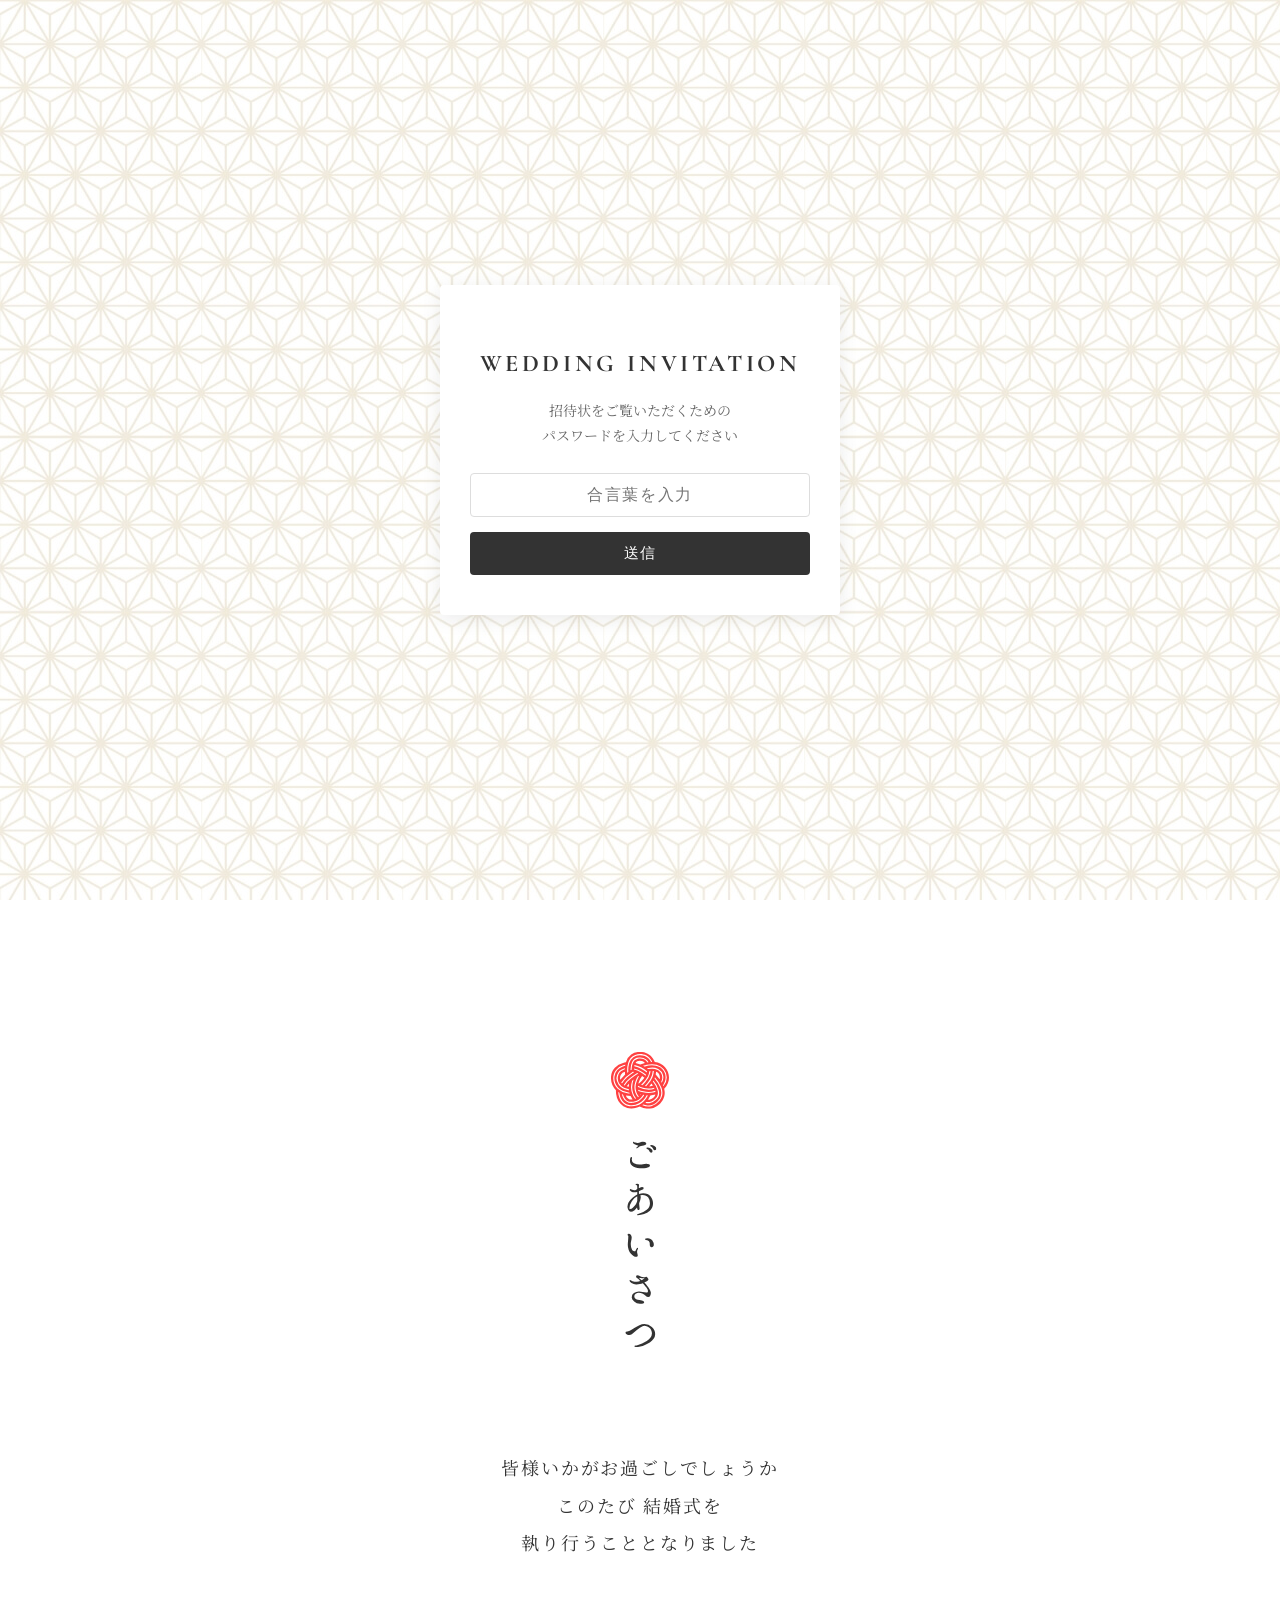
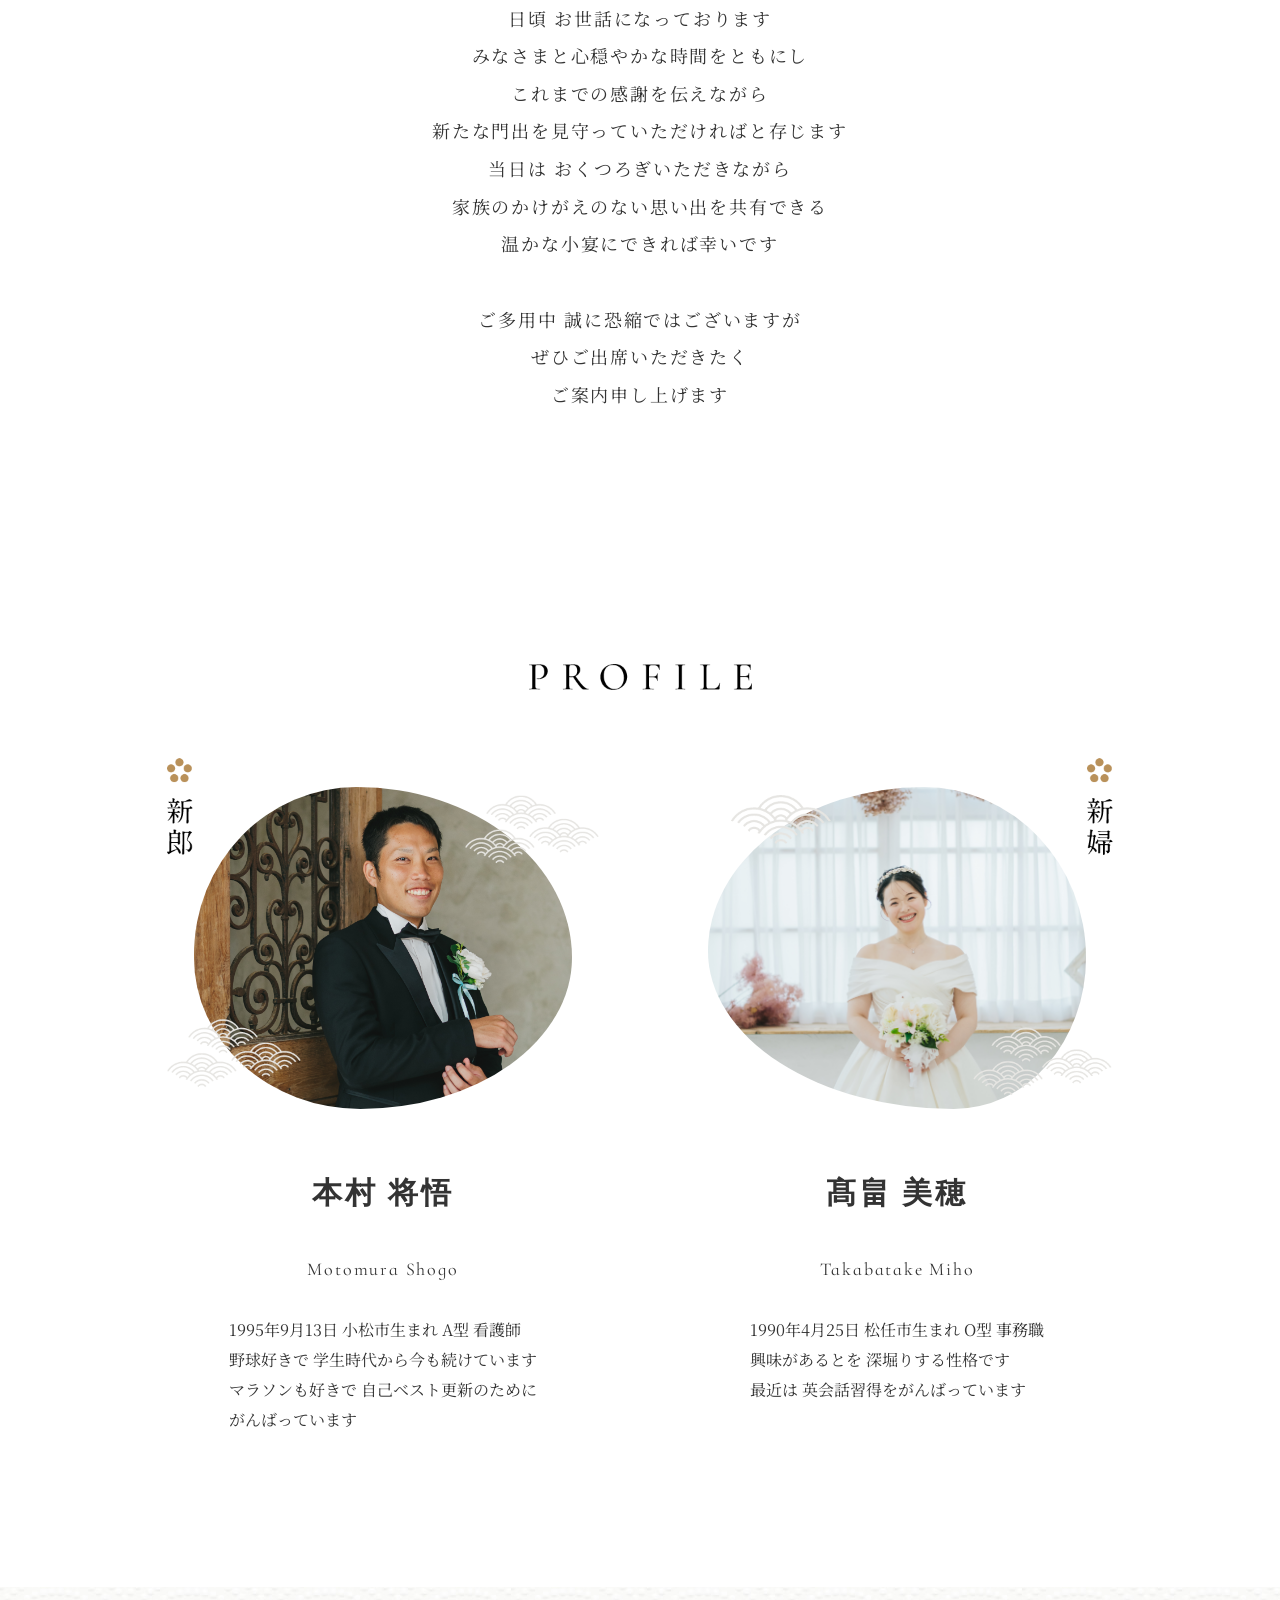
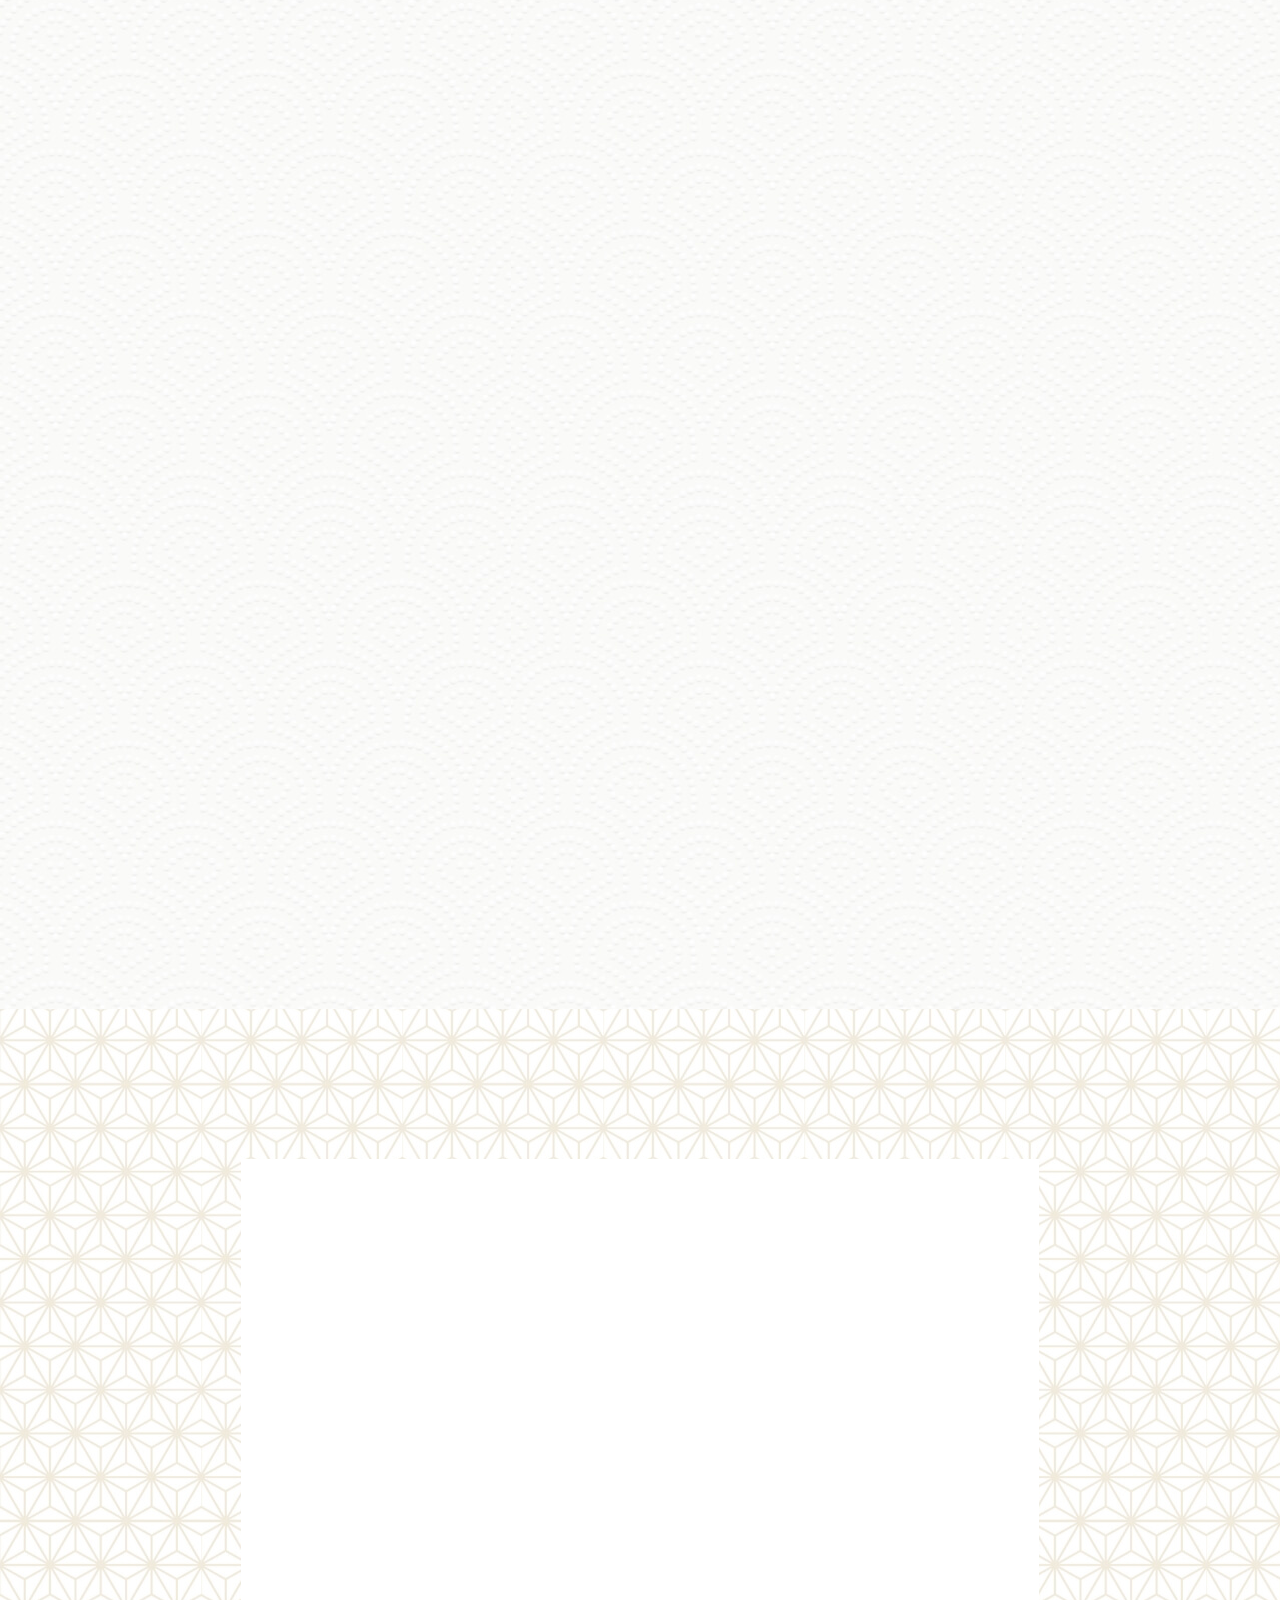
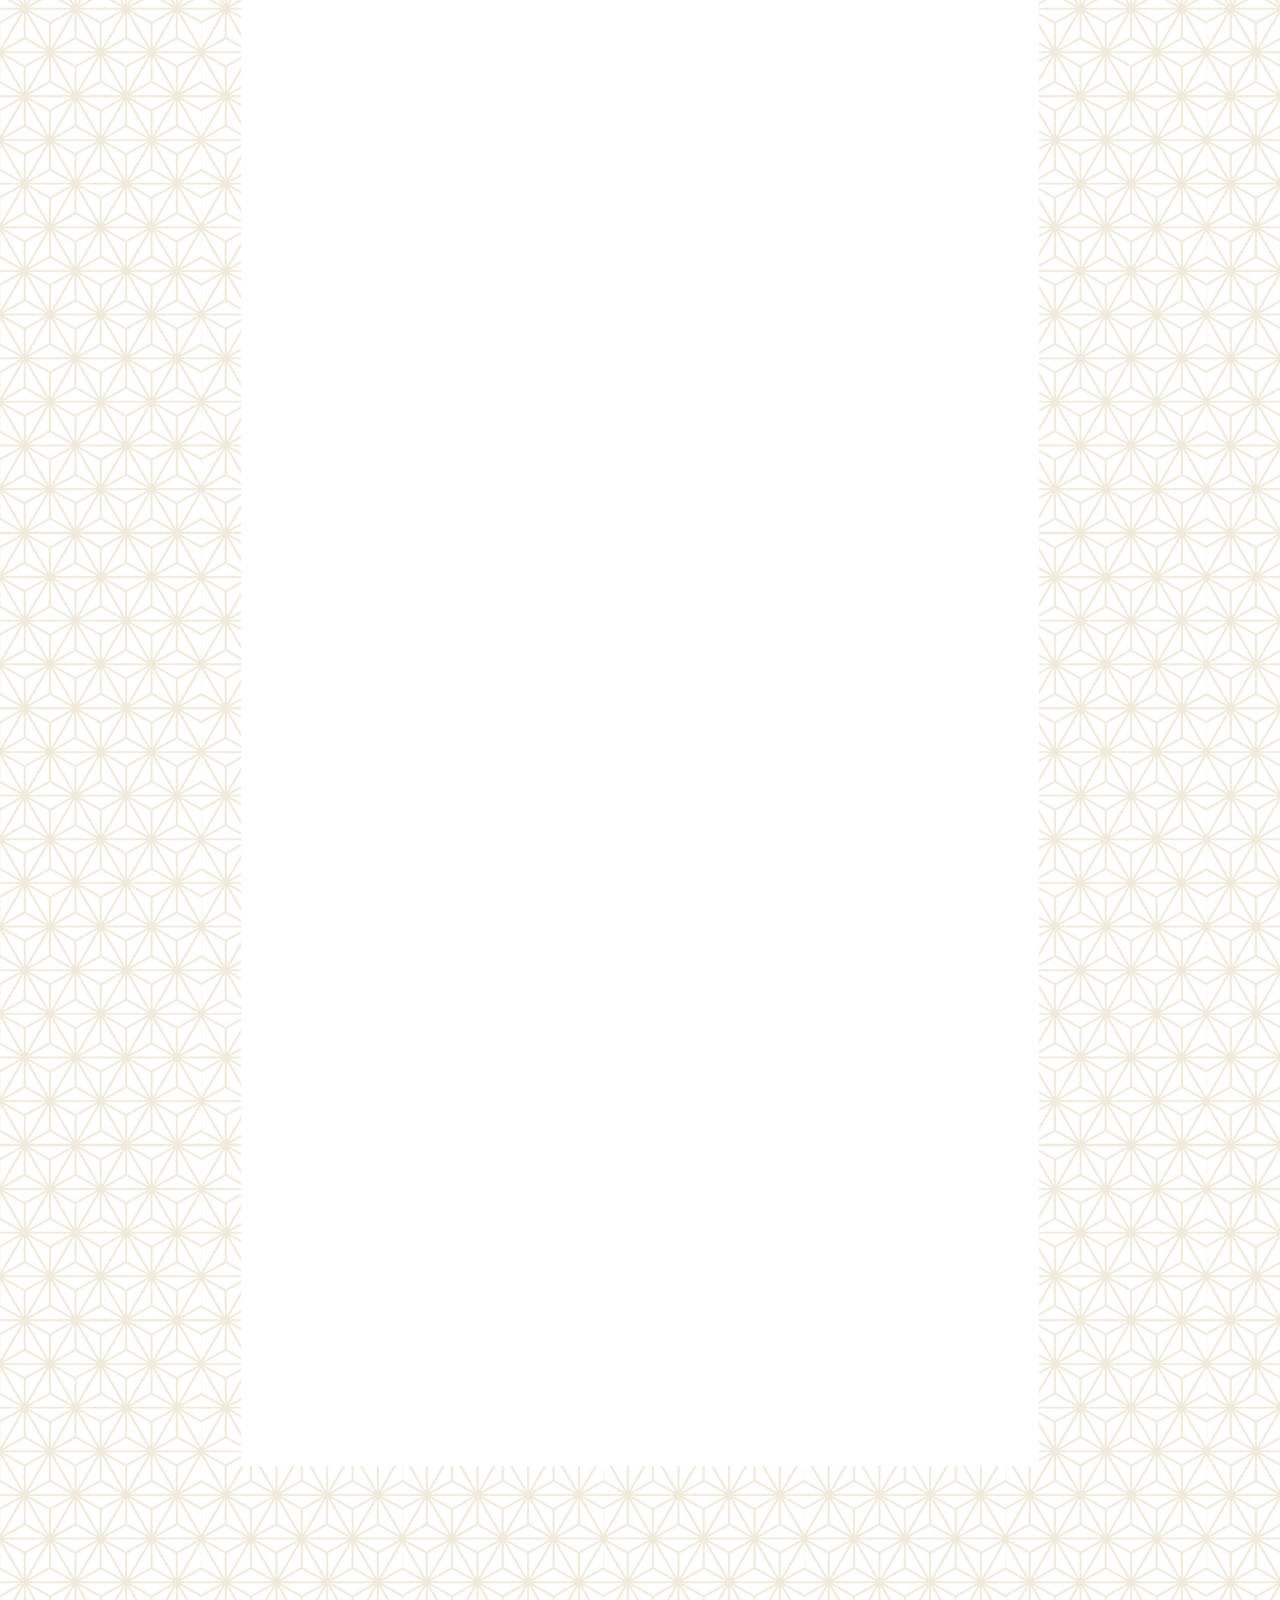
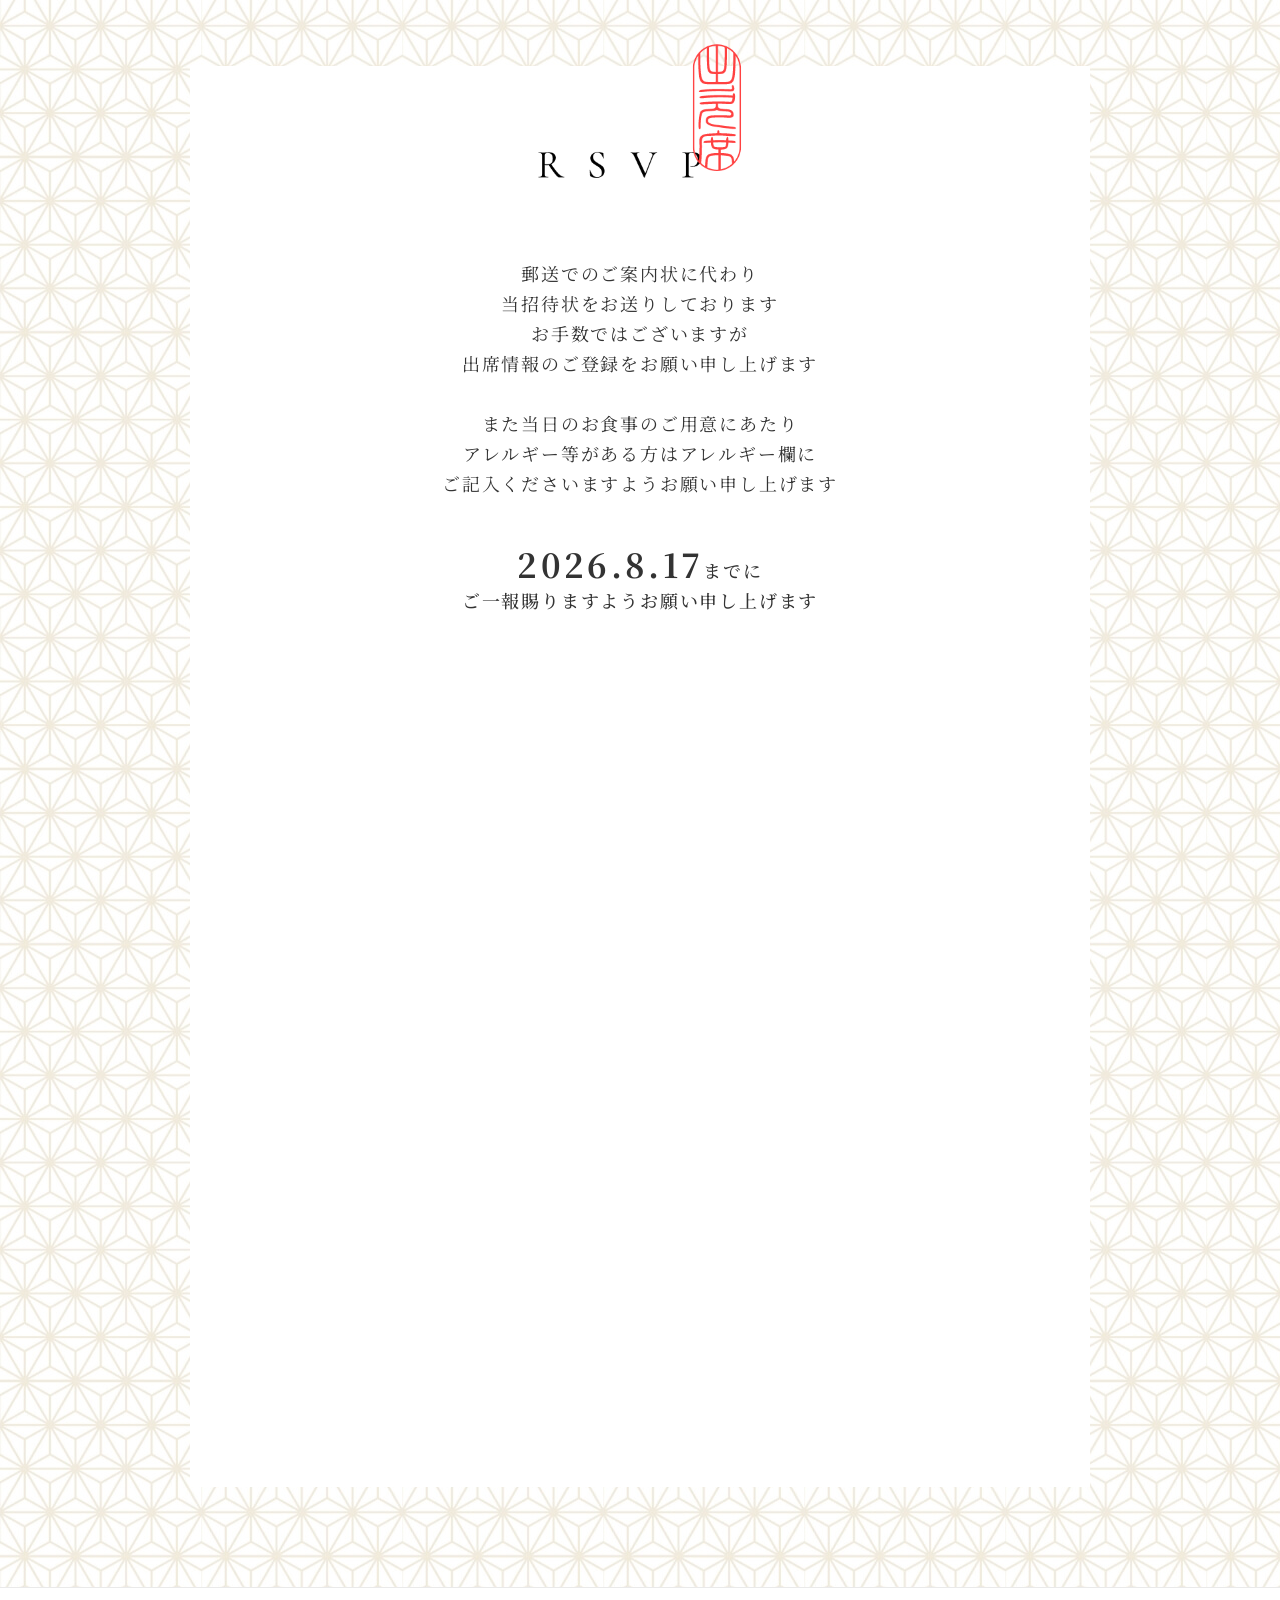
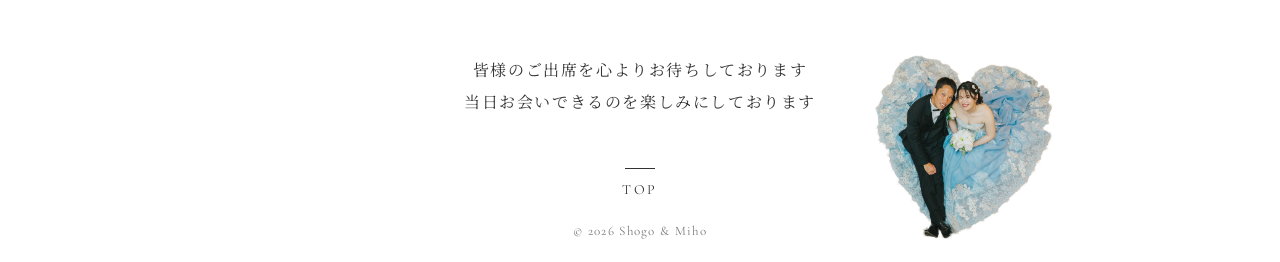
==== commit 8024d960: "Add files via upload" ====
--- a/index.html
+++ b/index.html
@@ -350,5 +350,14 @@
     </footer>
     
     <script src="js/script.js"></script>
+    <script>
+        const setVh = () => {
+            const vh = window.innerHeight * 0.01;
+            document.documentElement.style.setProperty('--vh', `${vh}px`);
+        };
+        window.addEventListener('resize', setVh);
+        setVh();
+    </script>
+    
 </body>
 </html>
--- a/css/style.css
+++ b/css/style.css
@@ -205,7 +205,7 @@
     position: relative;
     width: 100%;
     height: 100vh;
-    height: 100dvh; /* 追加：スマホのバー変動によるズレを防止 */
+    height: 100svh; /* 追加：スマホのバー変動によるズレを防止 */
     min-height: 500px;
     overflow: hidden;
 }
@@ -801,7 +801,7 @@
 /* カウントダウン */
 #countdown {
     background: url(/img/countdown_bg.jpg) repeat;
-    background-attachment: fixed;
+    /* background-attachment: fixed; */
     padding: 130px 0 100px;
     margin-bottom: 150px;
     position: relative;
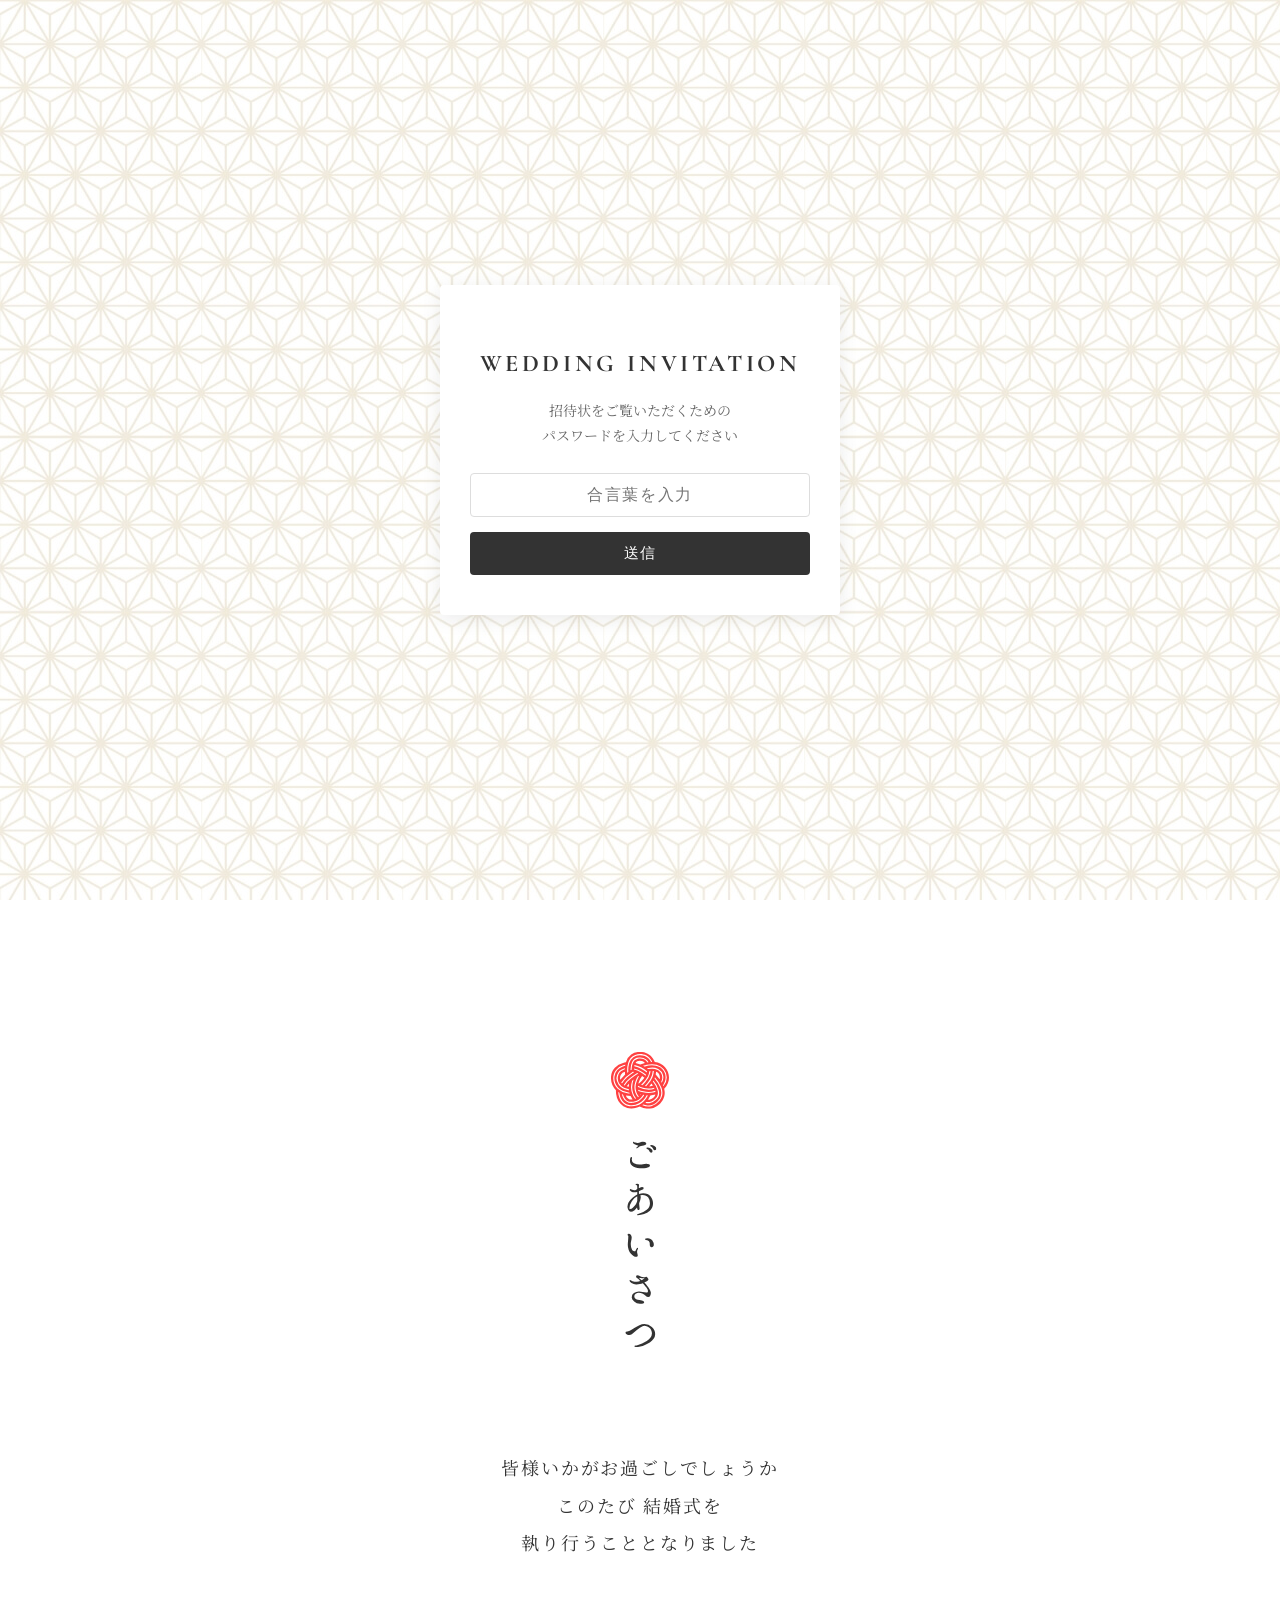
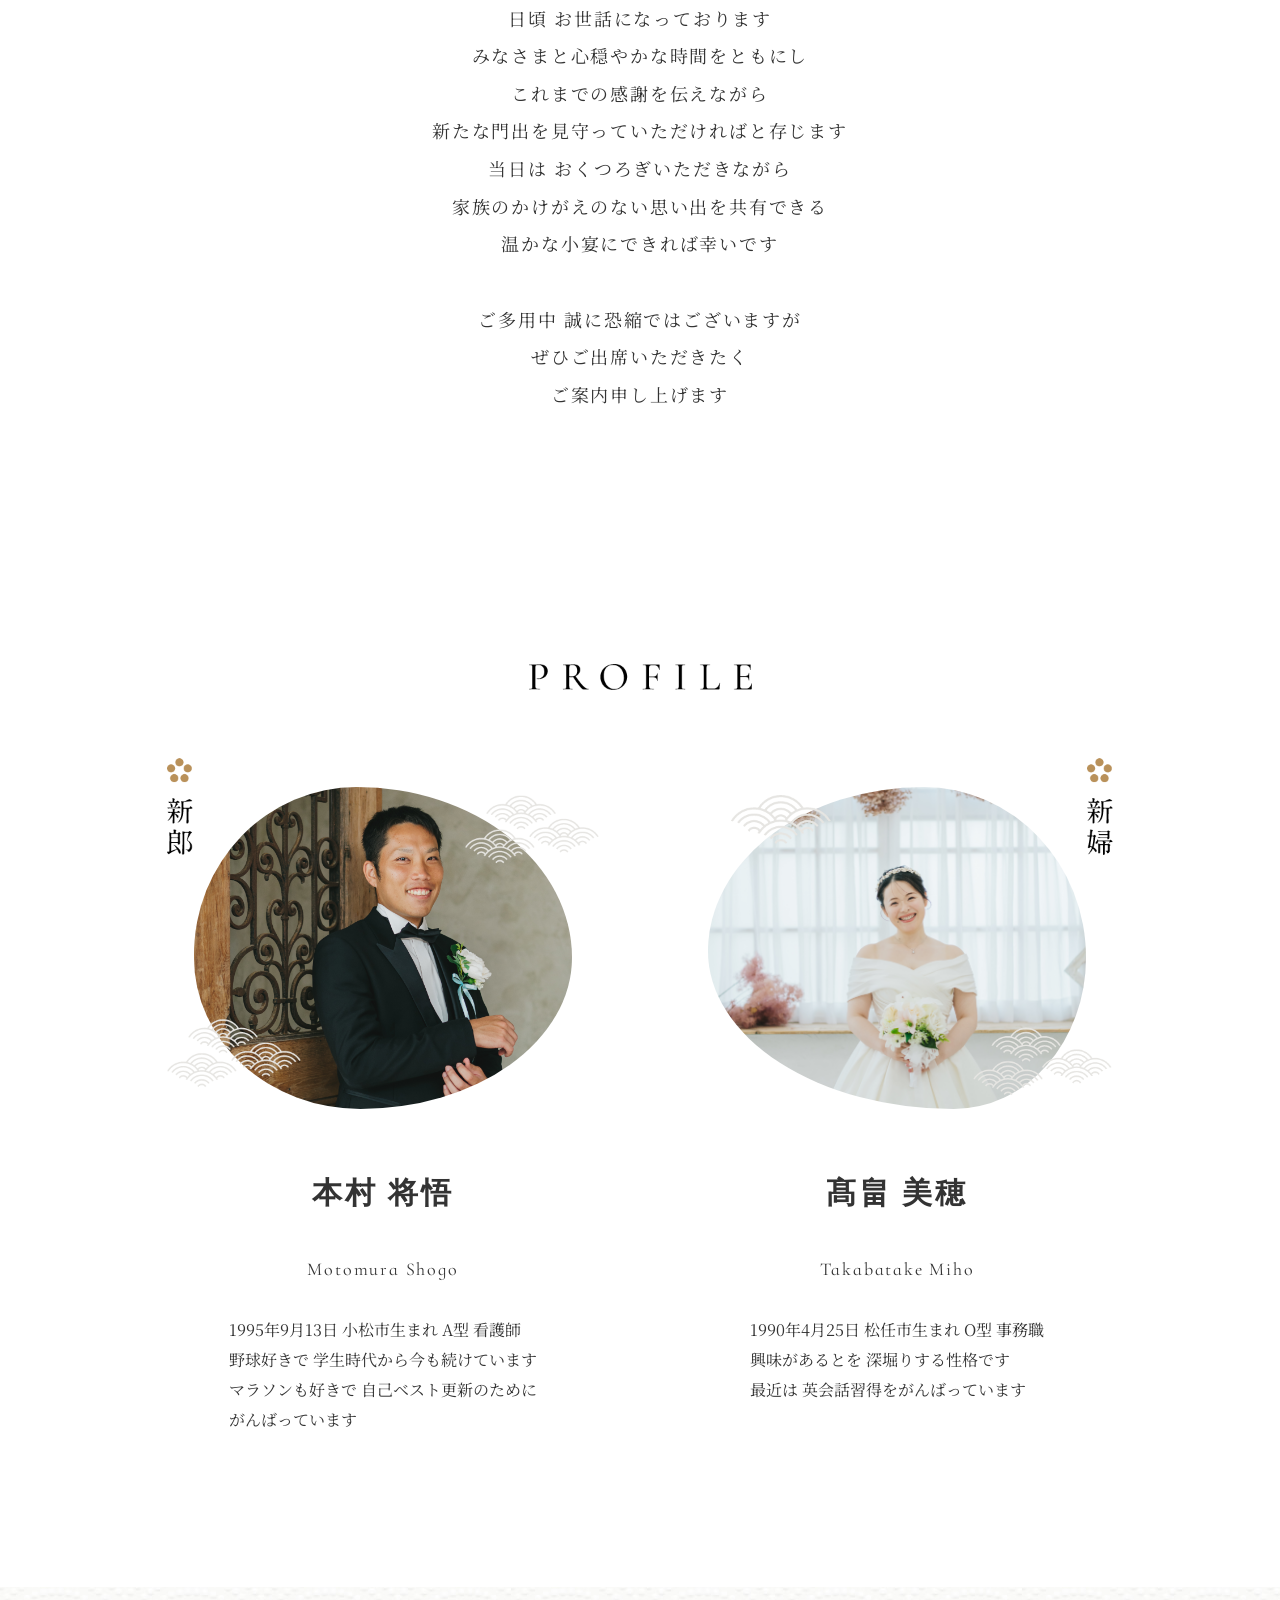
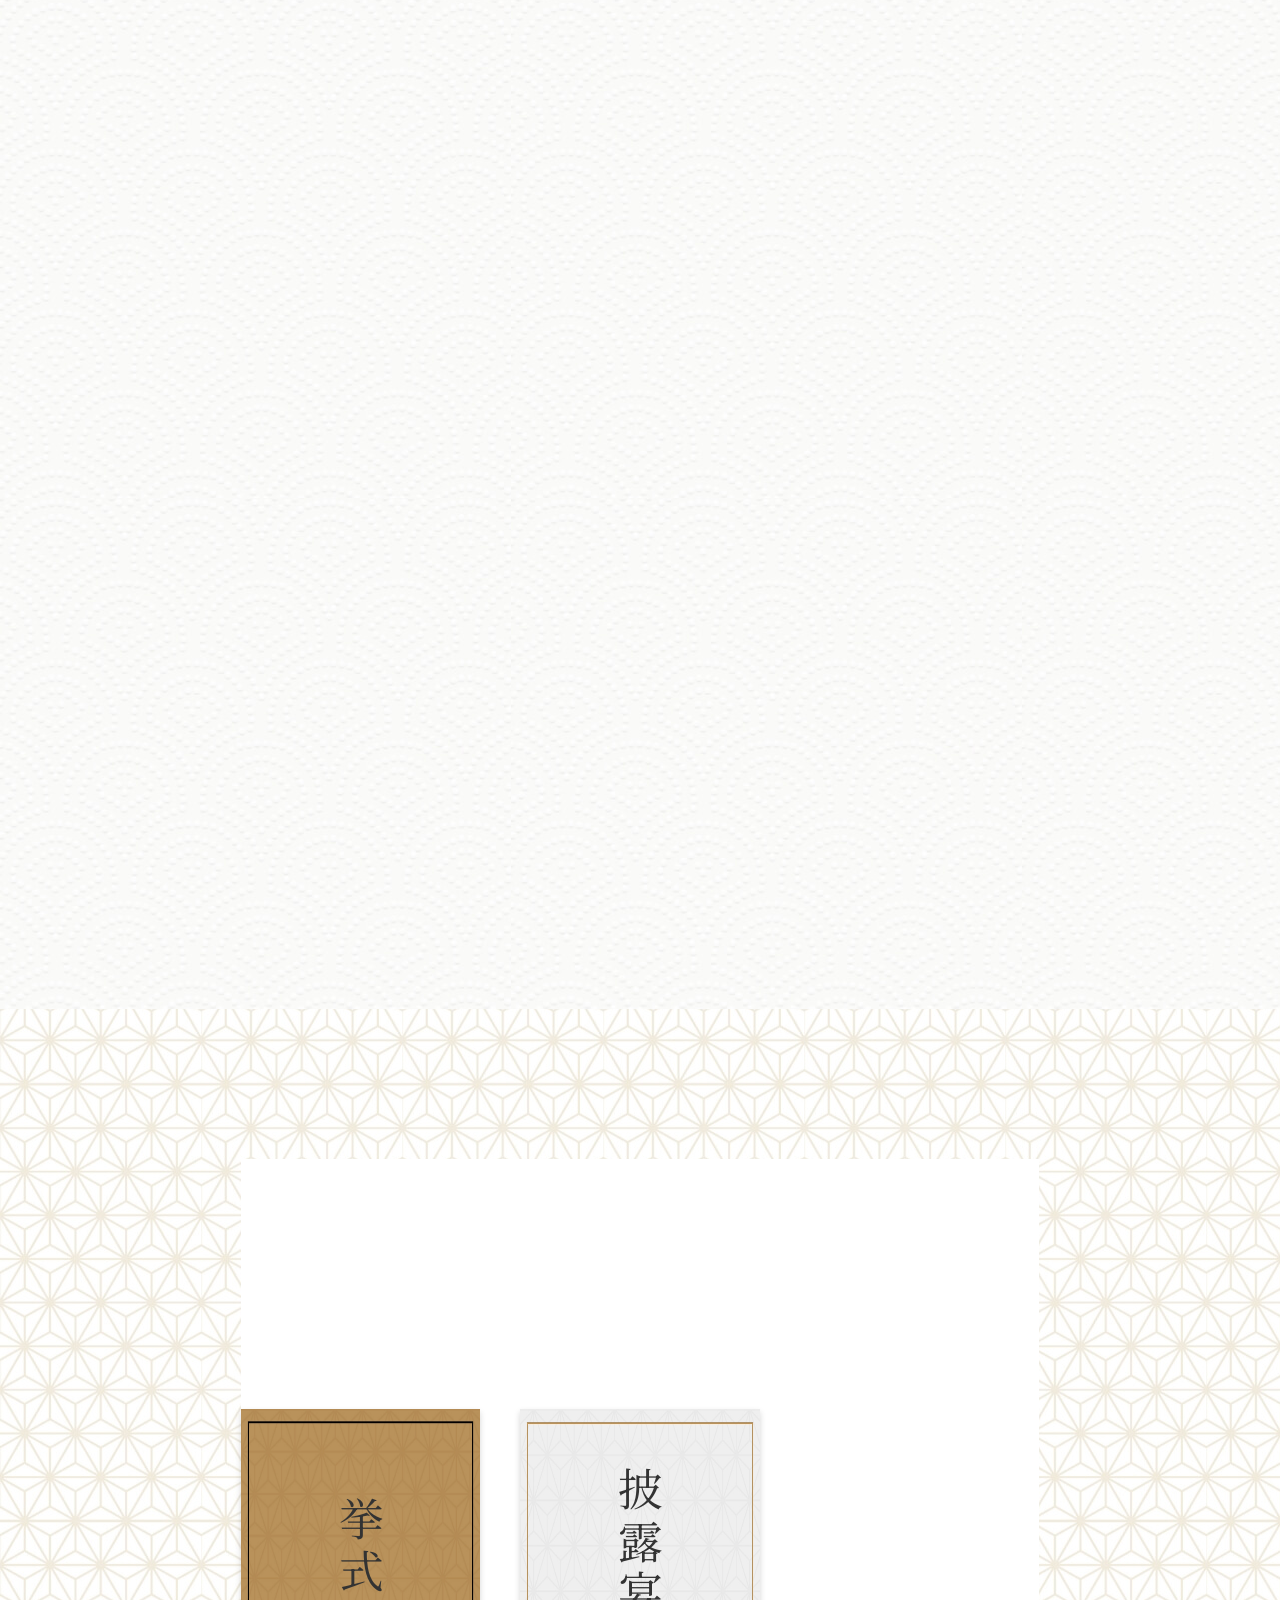
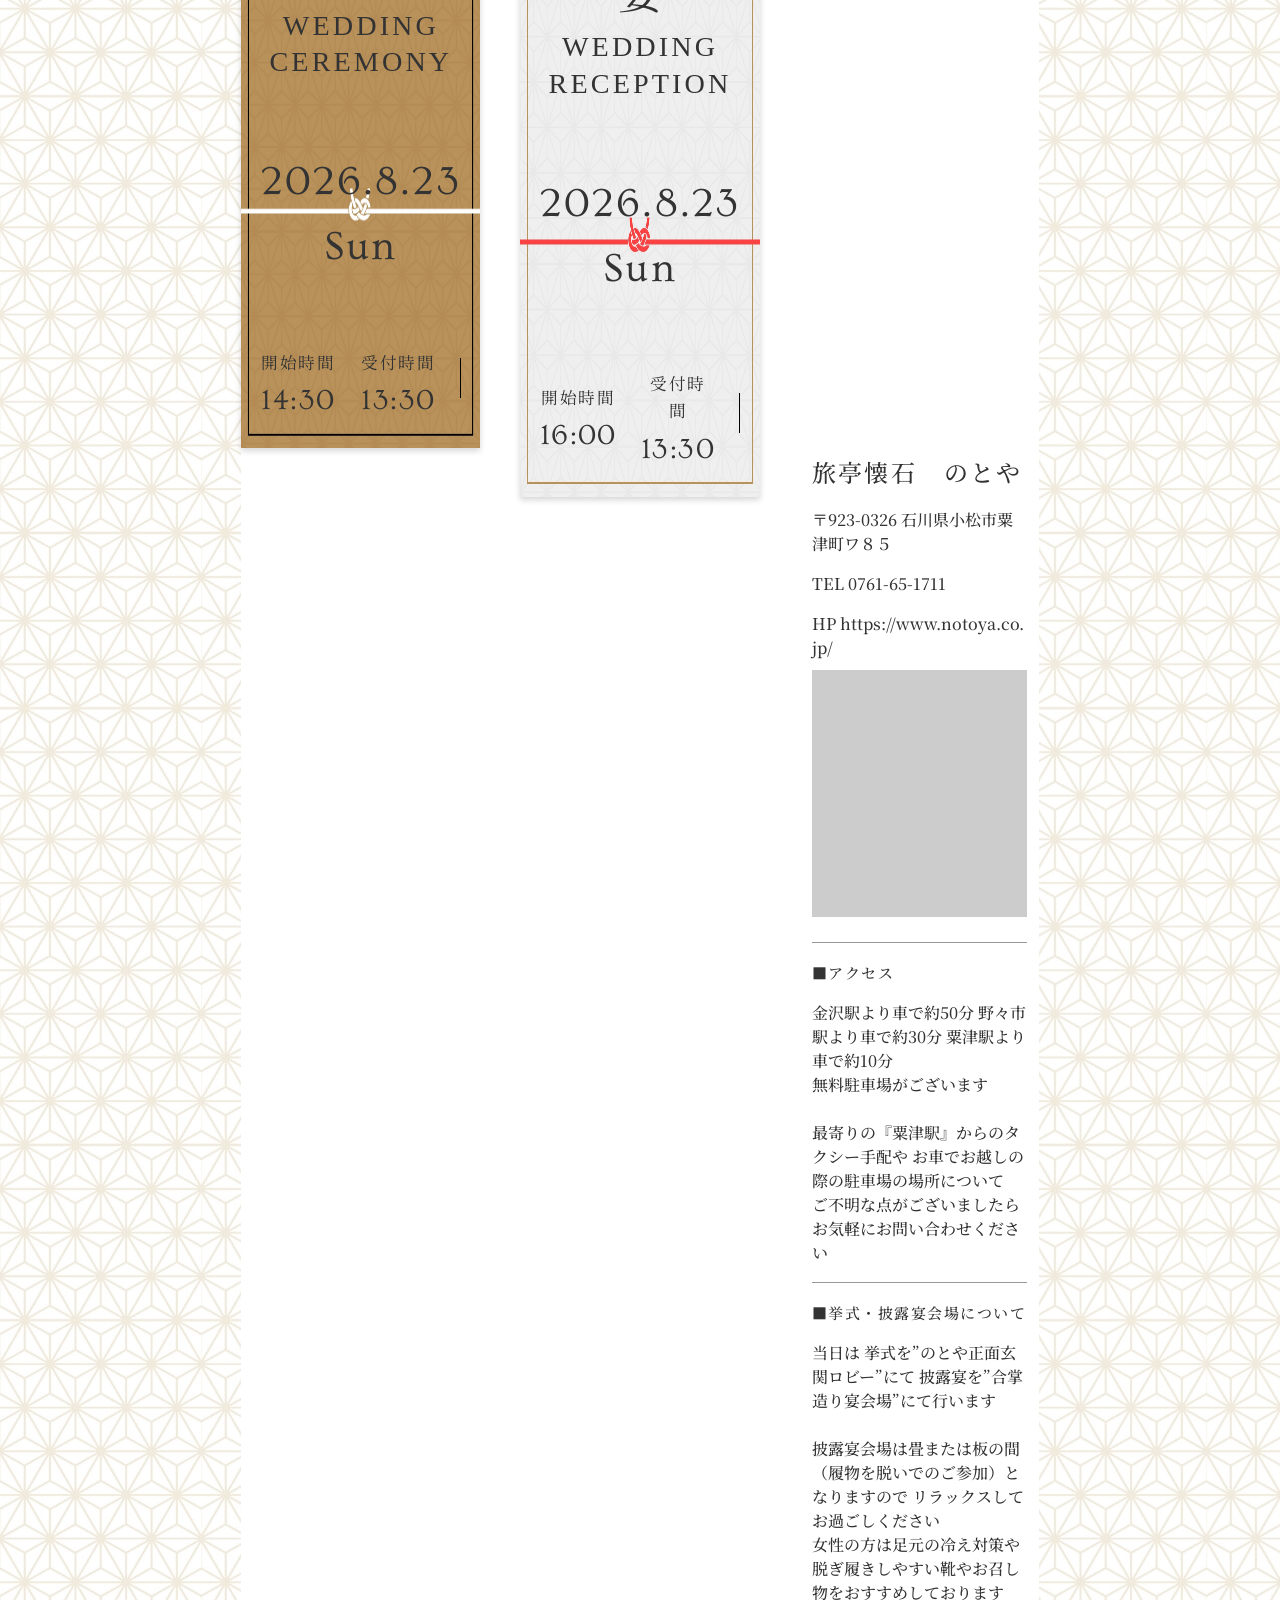
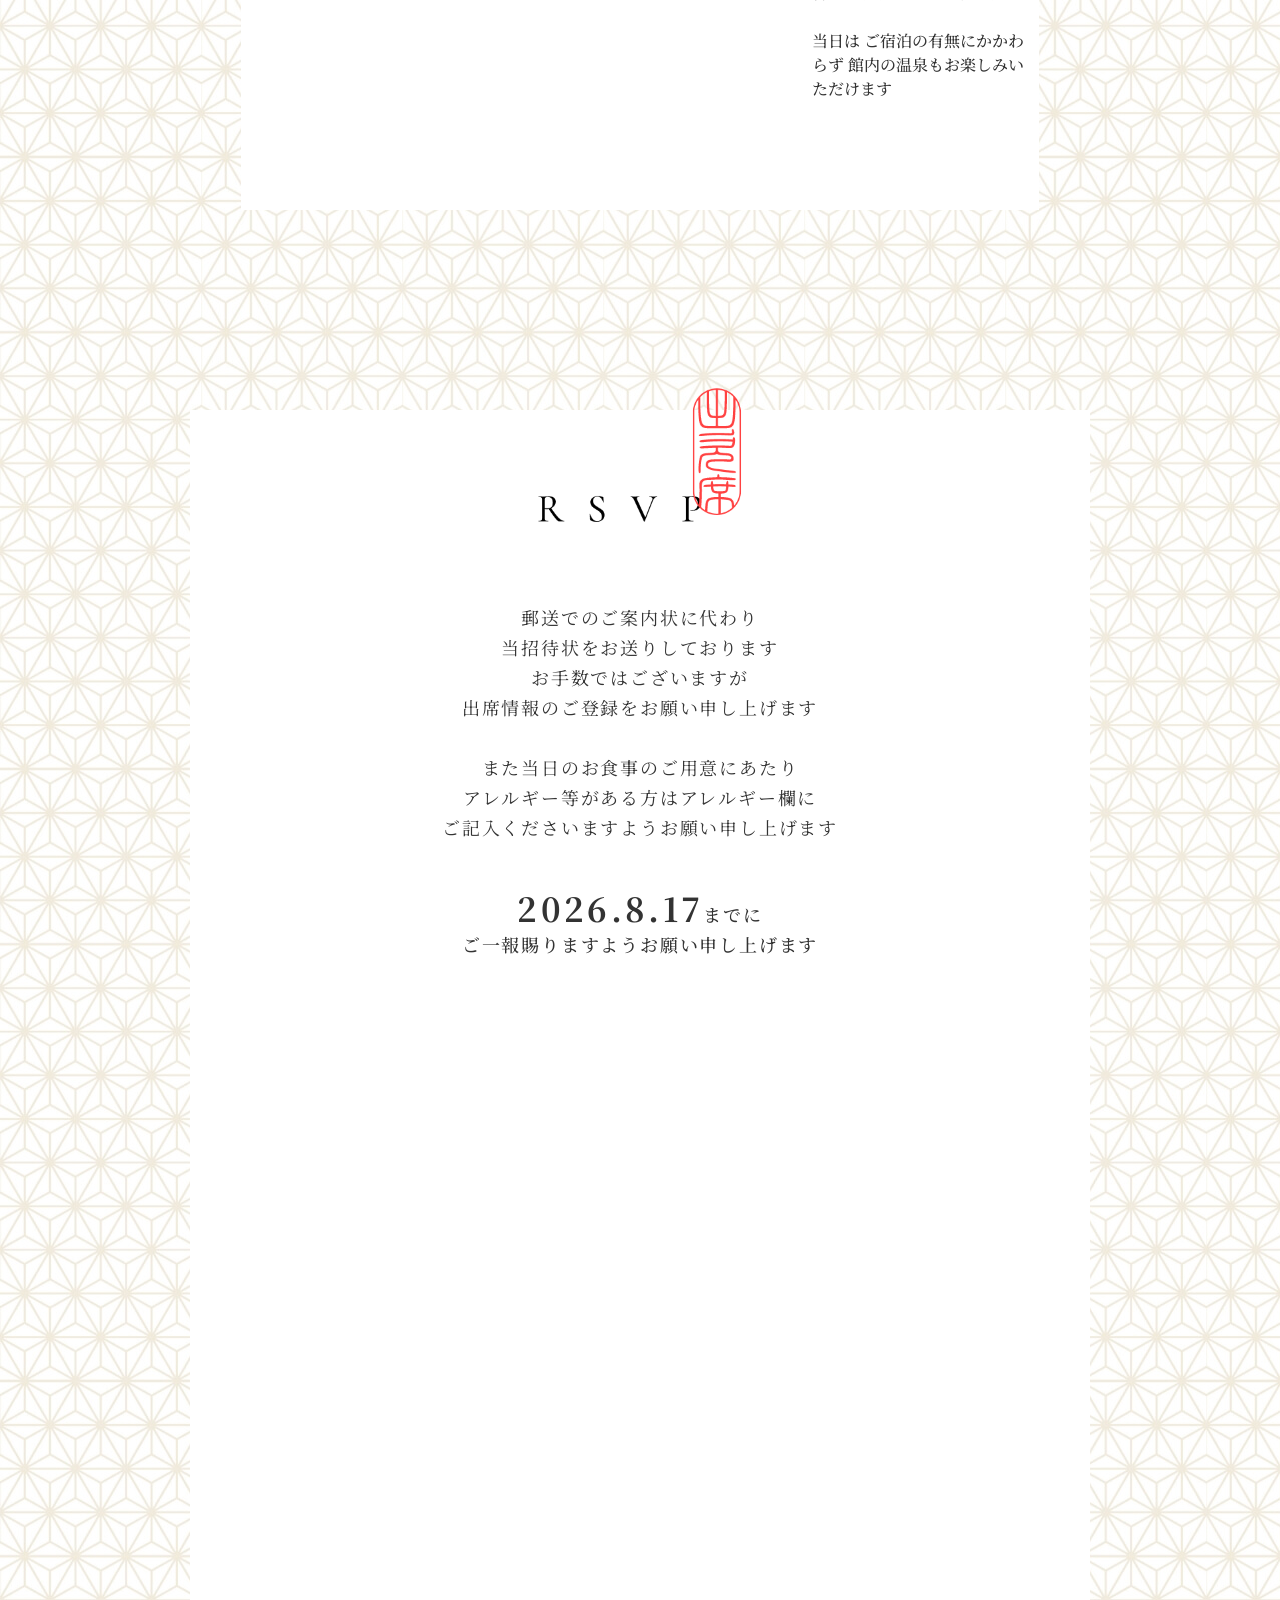
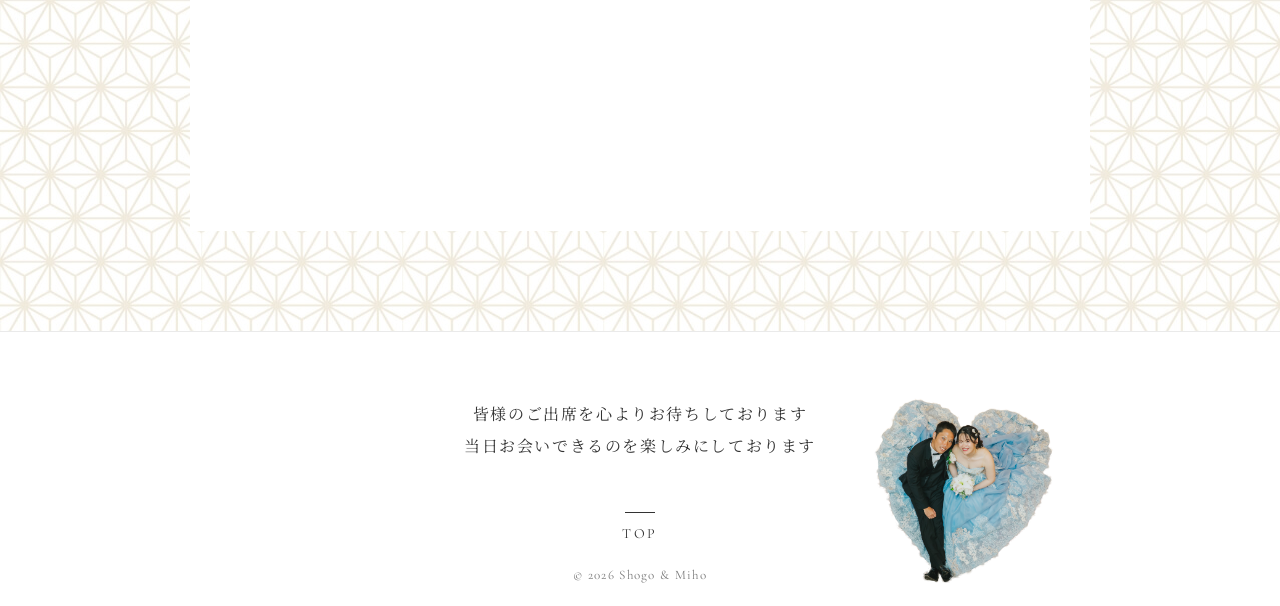
==== commit 8d16a156: "Add files via upload" ====
--- a/index.html
+++ b/index.html
@@ -233,14 +233,14 @@
                         <li class="event_day">
                             <p>2026.8.23 Sun</p>
                         </li>
-                        <div class="event_time_box">
-                            <li class="event_time">
+                        <li class="event_time_box">
+                            <div class="event_time">
                                 <p>開始時間 <span class="Didot">14:30</span></p>
-                            </li>
-                            <li class="event_receptiontime">
+                            </div>
+                            <div class="event_receptiontime">
                                 <p>受付時間 <span class="Didot">13:30</span></p>
-                            </li>
-                        </div>
+                            </div>
+                        </li>
                     </ul>
                 </div>
 
@@ -252,17 +252,17 @@
                         <li class="event_day">
                             <p>2026.8.23 Sun</p>
                         </li>
-                        <div class="event_time_box">
-                            <li class="event_time">
+                        <li class="event_time_box">
+                            <div class="event_time">
                                 <p>開始時間 <span class="Didot">16:00</span></p>
-                            </li>
-                            <li class="event_receptiontime">
+                            </div>
+                            <div class="event_receptiontime">
                                 <p>受付時間 <span class="Didot">13:30</span></p>
-                            </li>
-                        </div>
+                            </div>
+                        </li>
                     </ul>
                 </div>
-
+                
                 <div class="event_content event_party cf imgEffect_bottom_top">
                     <ul class="events_place">
                         <li class="place_name"><p>旅亭懐石　のとや</p></li>
--- a/css/style.css
+++ b/css/style.css
@@ -205,7 +205,7 @@
     position: relative;
     width: 100%;
     height: 100vh;
-    height: 100svh; /* 追加：スマホのバー変動によるズレを防止 */
+    height: calc(var(--vh, 1vh) * 100);
     min-height: 500px;
     overflow: hidden;
 }
@@ -1866,3 +1866,135 @@
 
 }
 
+
+/* --- イベントセクション全体のレイアウト調整 --- */
+#events .event_content_wrap {
+    display: flex;
+    justify-content: space-between;
+    gap: 40px;
+    max-width: 960px;
+    margin: 0 auto;
+}
+
+#events .event_content {
+    float: none; /* floatを解除 */
+    width: 48%;
+    margin-bottom: 0;
+}
+
+#events .event01,
+#events .event02 {
+    float: none;
+}
+
+/* --- カード本体（Flexboxとアスペクト比で自動制御） --- */
+#events .events_daytime {
+    display: flex;
+    flex-direction: column;
+    align-items: center;
+    justify-content: space-between;
+    background-repeat: no-repeat;
+    background-size: 100% 100%;
+    background-position: center;
+    box-shadow: 0 3px 6px 0 rgba(0, 0, 0, .16);
+    aspect-ratio: 460 / 674; /* 背景画像の縦横比を維持 */
+    padding: 12% 8% 10%;    /* 内側の余白で要素の位置を安全に保つ */
+    width: 100%;
+    box-sizing: border-box;
+    position: relative;
+}
+
+#events .events_daytime_1 { background-image: url(../img/events_daytime_1.jpg); }
+#events .events_daytime_2 { background-image: url(../img/events_daytime_2.jpg); }
+
+/* 従来の中央絶対配置をリセットし、Flexboxの並びに任せる */
+#events .events_daytime .event_title,
+#events .events_daytime .event_day,
+#events .events_daytime .event_time_box {
+    position: static;
+    transform: none;
+    left: auto;
+    top: auto;
+    width: 100%;
+    text-align: center;
+}
+
+/* --- タイトル（英語・日本語） --- */
+#events h3 {
+    font-family: Garamond, serif;
+    font-size: clamp(20px, 2.2vw, 29px);
+    letter-spacing: .11em;
+    line-height: 1.3;
+}
+
+#events h3 span {
+    display: block;
+    font-family: "Noto Serif JP", sans-serif !important;
+    font-size: clamp(28px, 3.5vw, 50px);
+    letter-spacing: .15em;
+    writing-mode: vertical-rl;
+    text-orientation: upright;
+    height: auto;
+    max-height: 200px;
+    margin: 0 auto 8px;
+    padding-top: 0;
+}
+
+/* --- 開催日 --- */
+#events .events_daytime .event_day p {
+    font-family: Ovo, serif;
+    font-size: clamp(26px, 3.2vw, 45px);
+    letter-spacing: .05em;
+}
+
+/* --- 開始時間・受付時間の横並びボックス --- */
+#events .events_daytime .event_time_box {
+    display: flex;
+    justify-content: center;
+    align-items: center;
+    gap: 24px;
+    position: relative;
+    width: 100%;
+}
+
+/* 2つの時間の間の縦の区切り線を擬似要素で自動生成 */
+#events .events_daytime .event_time_box::after {
+    content: "";
+    display: block;
+    width: 1px;
+    height: 40px;
+    background-color: #000;
+}
+
+#events .events_daytime .event_time_box div {
+    text-align: center;
+}
+
+#events .events_daytime .event_time_box p {
+    font-family: "Noto Serif JP", sans-serif;
+    font-size: clamp(13px, 1.3vw, 17px);
+    letter-spacing: .1em;
+    margin-bottom: 0;
+}
+
+#events .events_daytime .event_time_box p span {
+    display: block;
+    font-family: Ovo, sans-serif;
+    font-size: clamp(20px, 2.3vw, 30px);
+    letter-spacing: .05em;
+    margin-top: 2px;
+}
+
+/* --- スマホ表示時のレイアウト（縦並びに変更） --- */
+@media screen and (max-width: 768px) {
+    #events .event_content_wrap {
+        flex-direction: column;
+        align-items: center;
+        gap: 30px;
+    }
+
+    #events .event_content {
+        width: 100%;
+        max-width: 380px;
+    }
+}
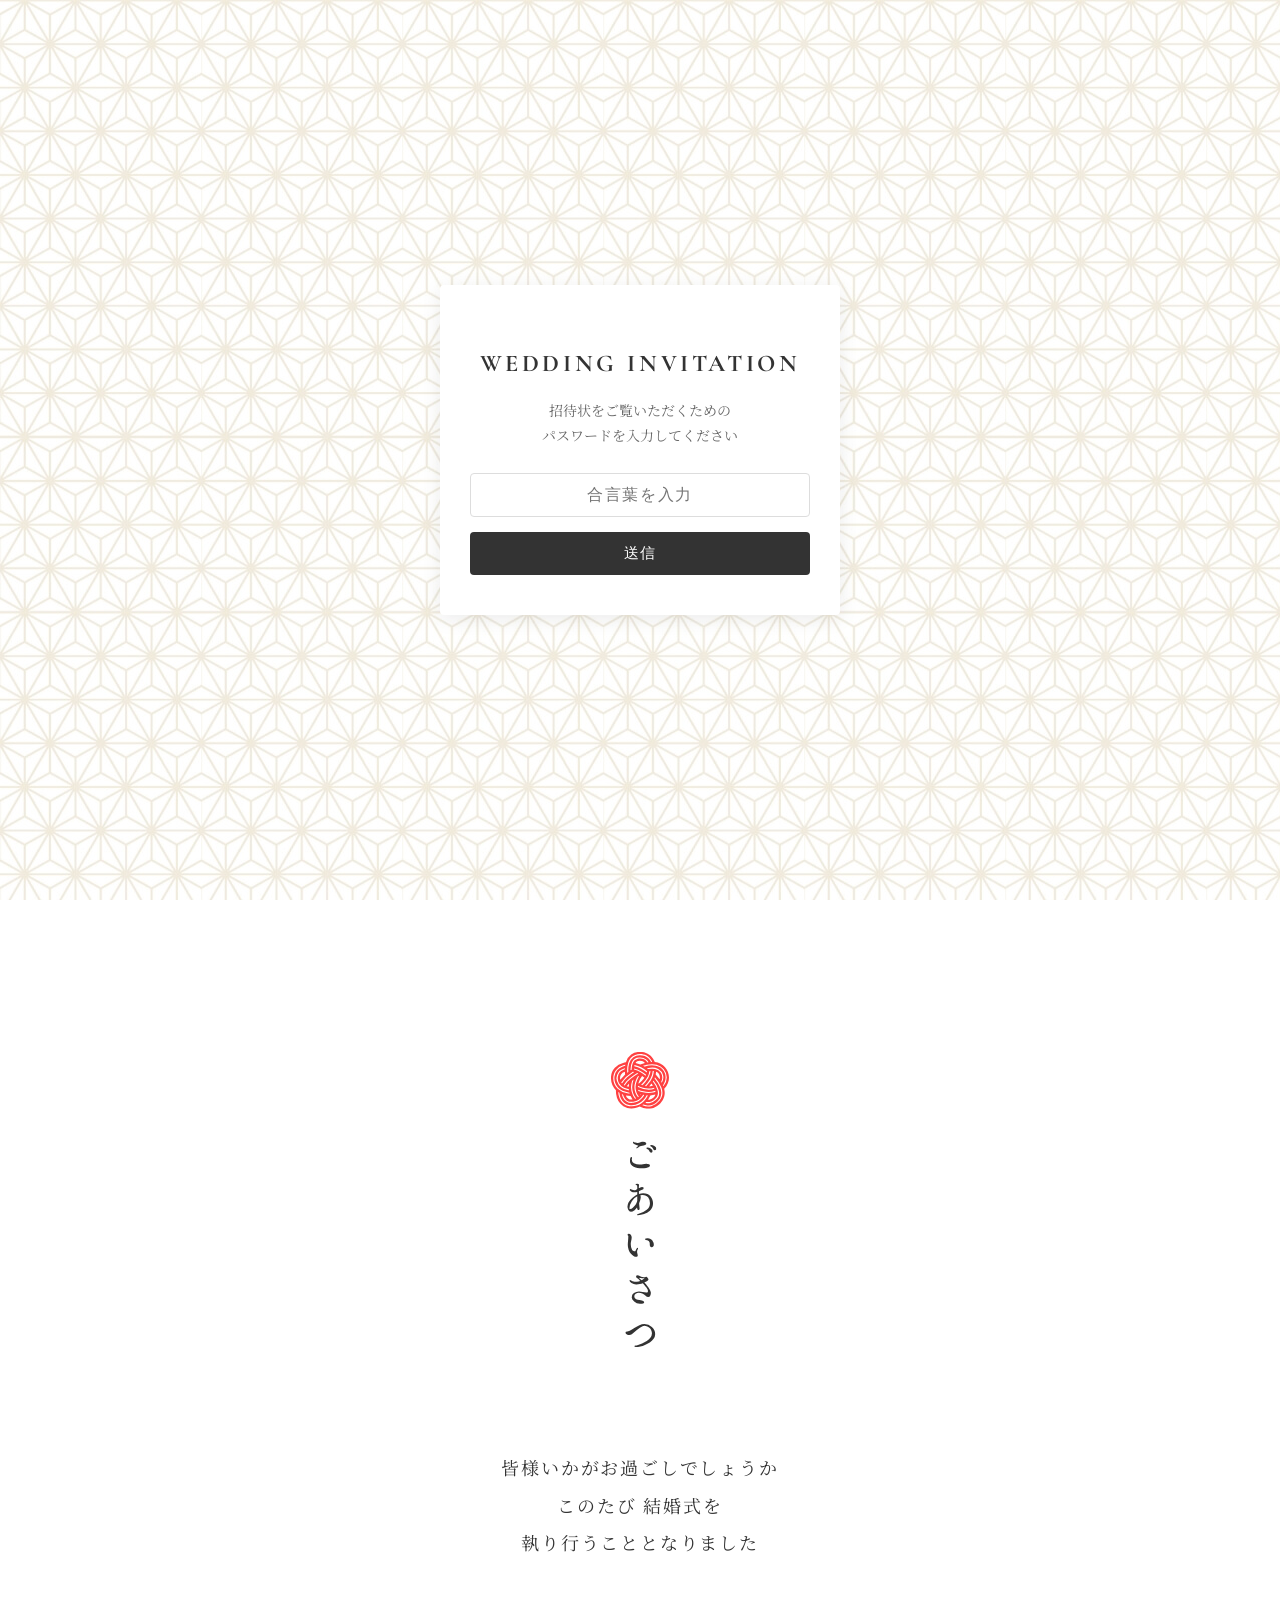
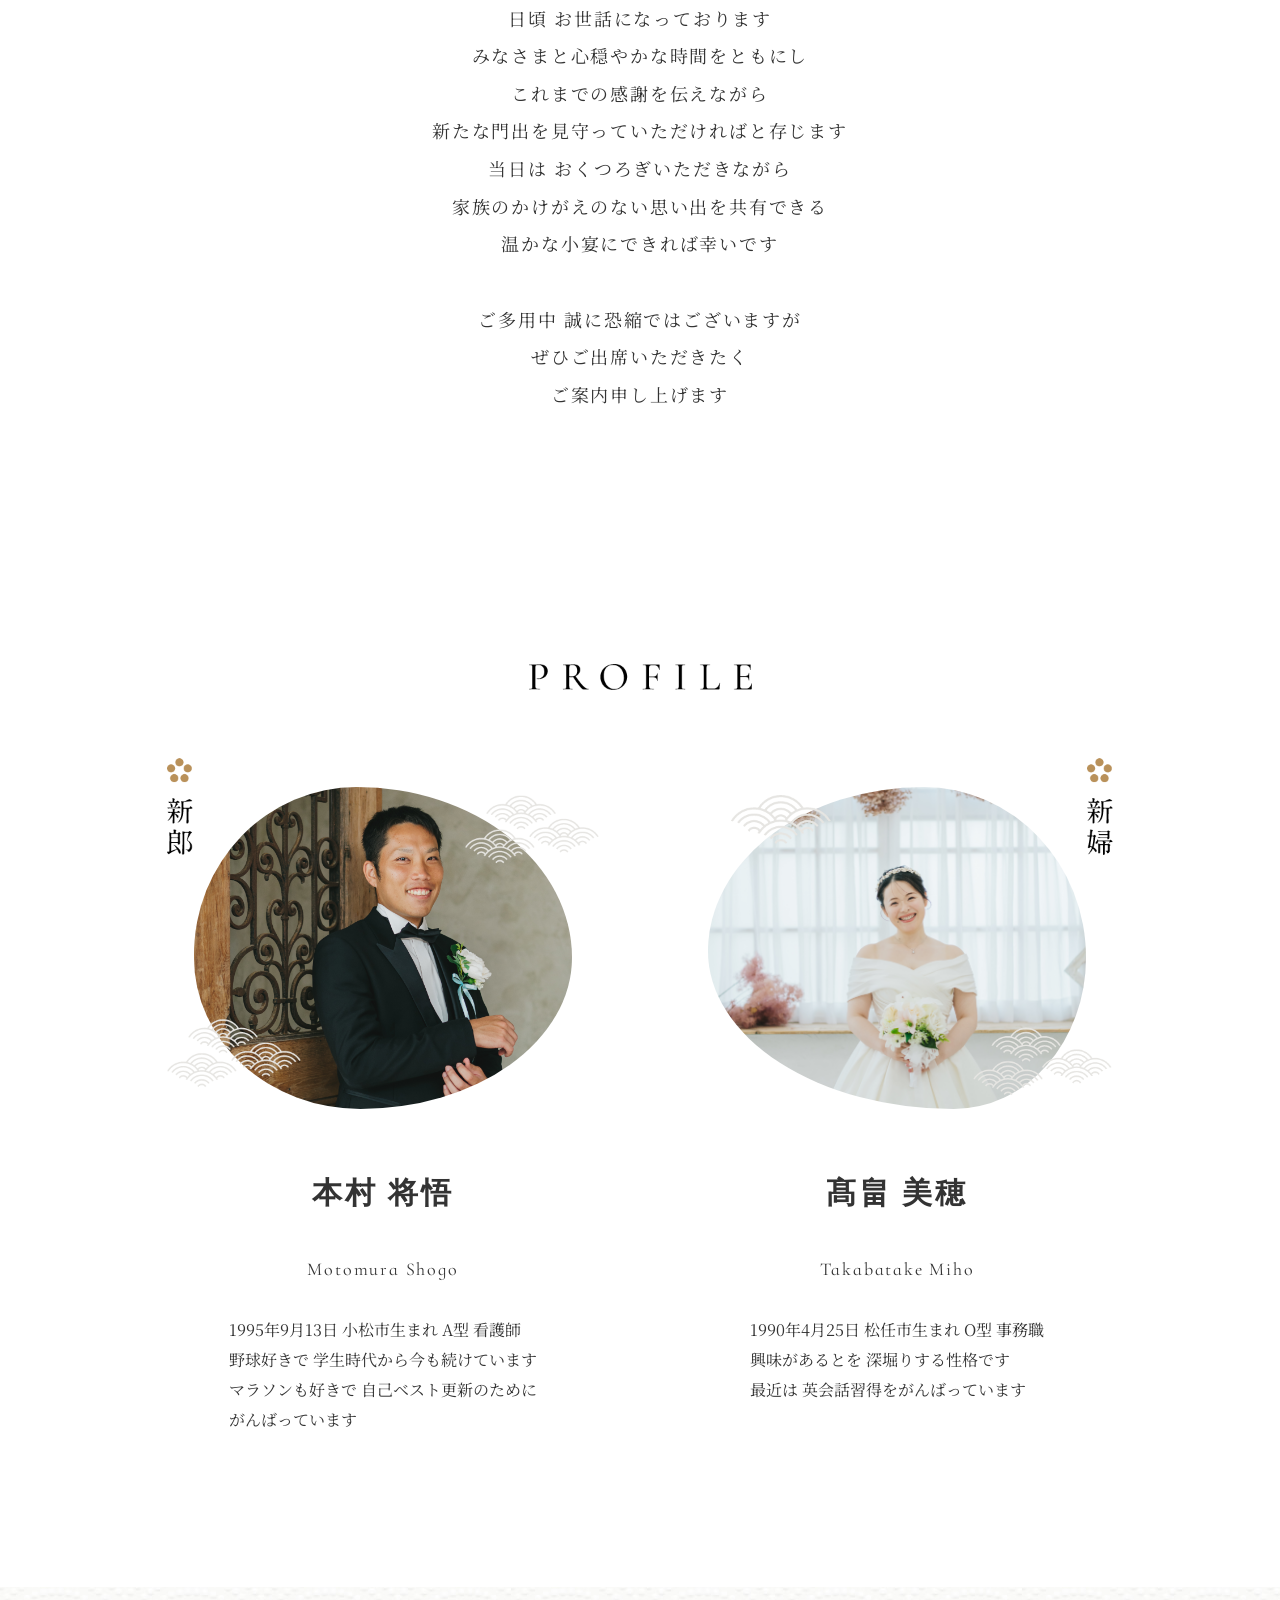
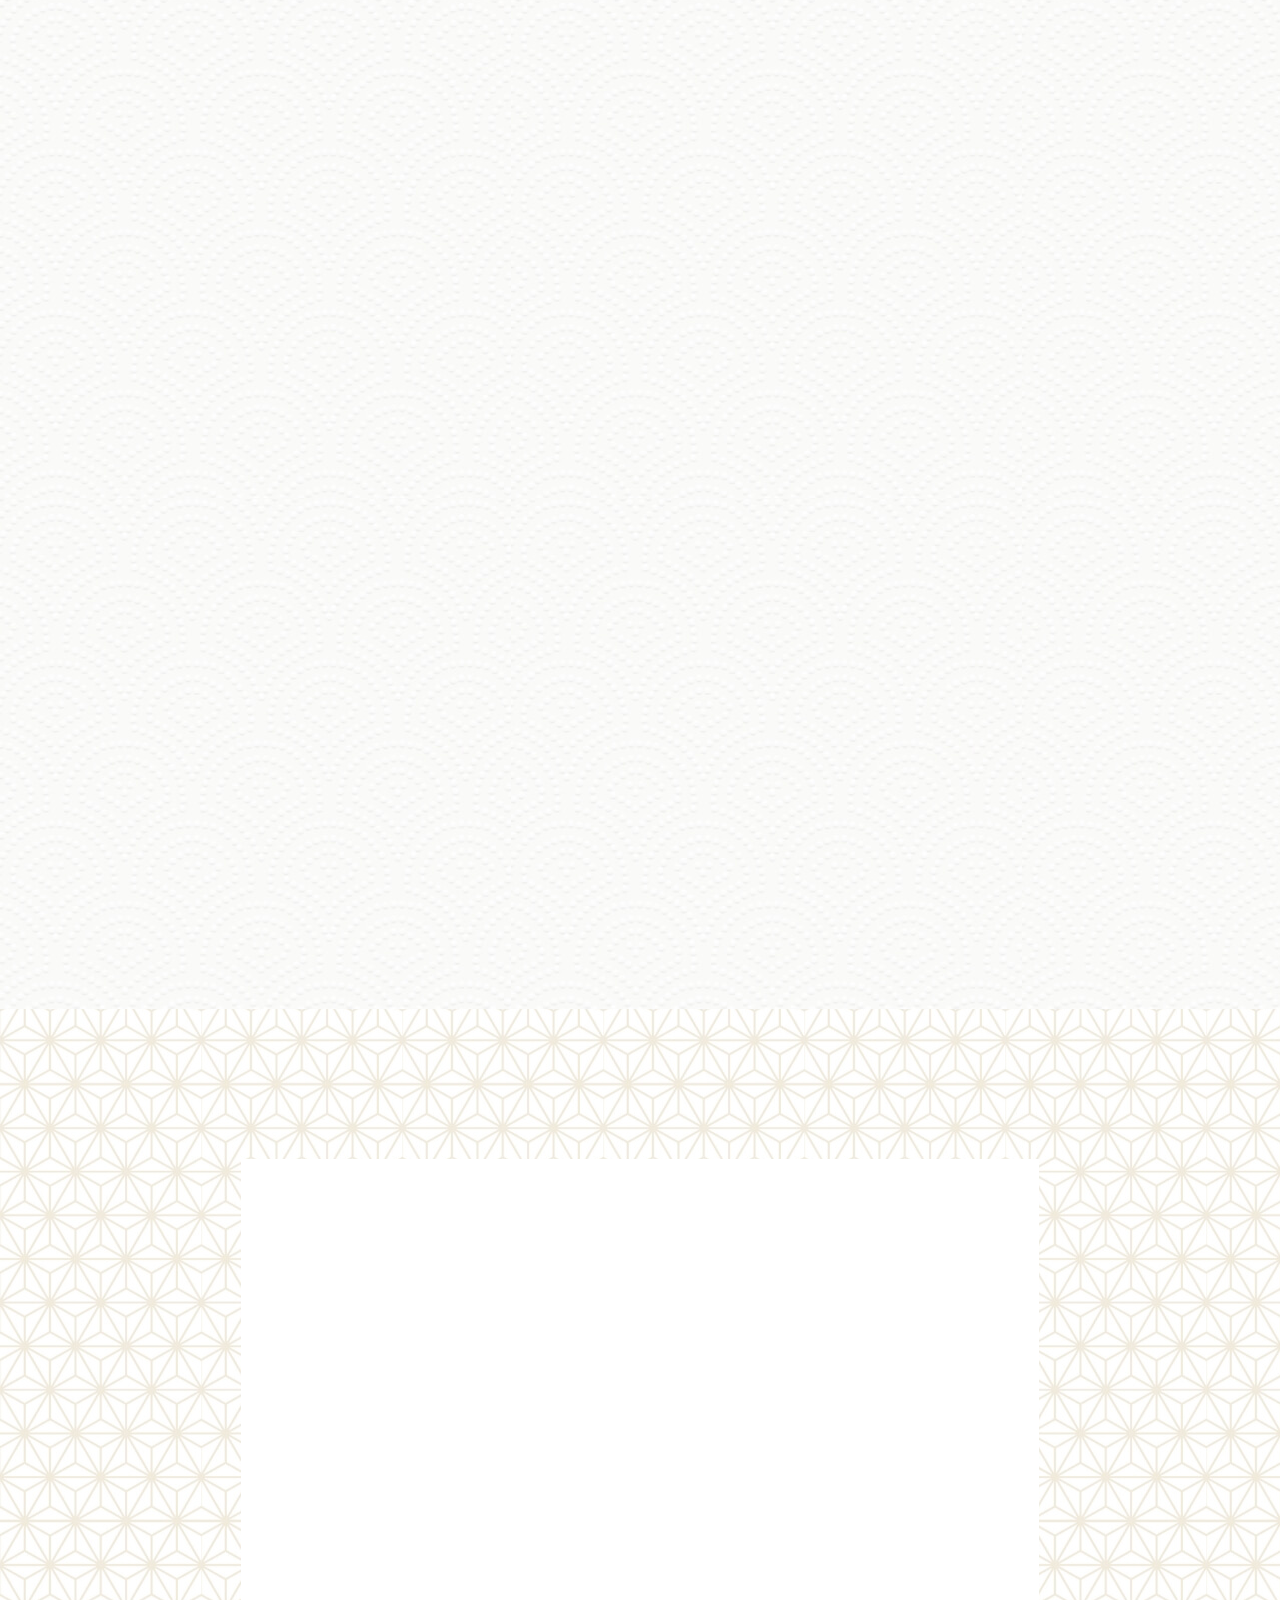
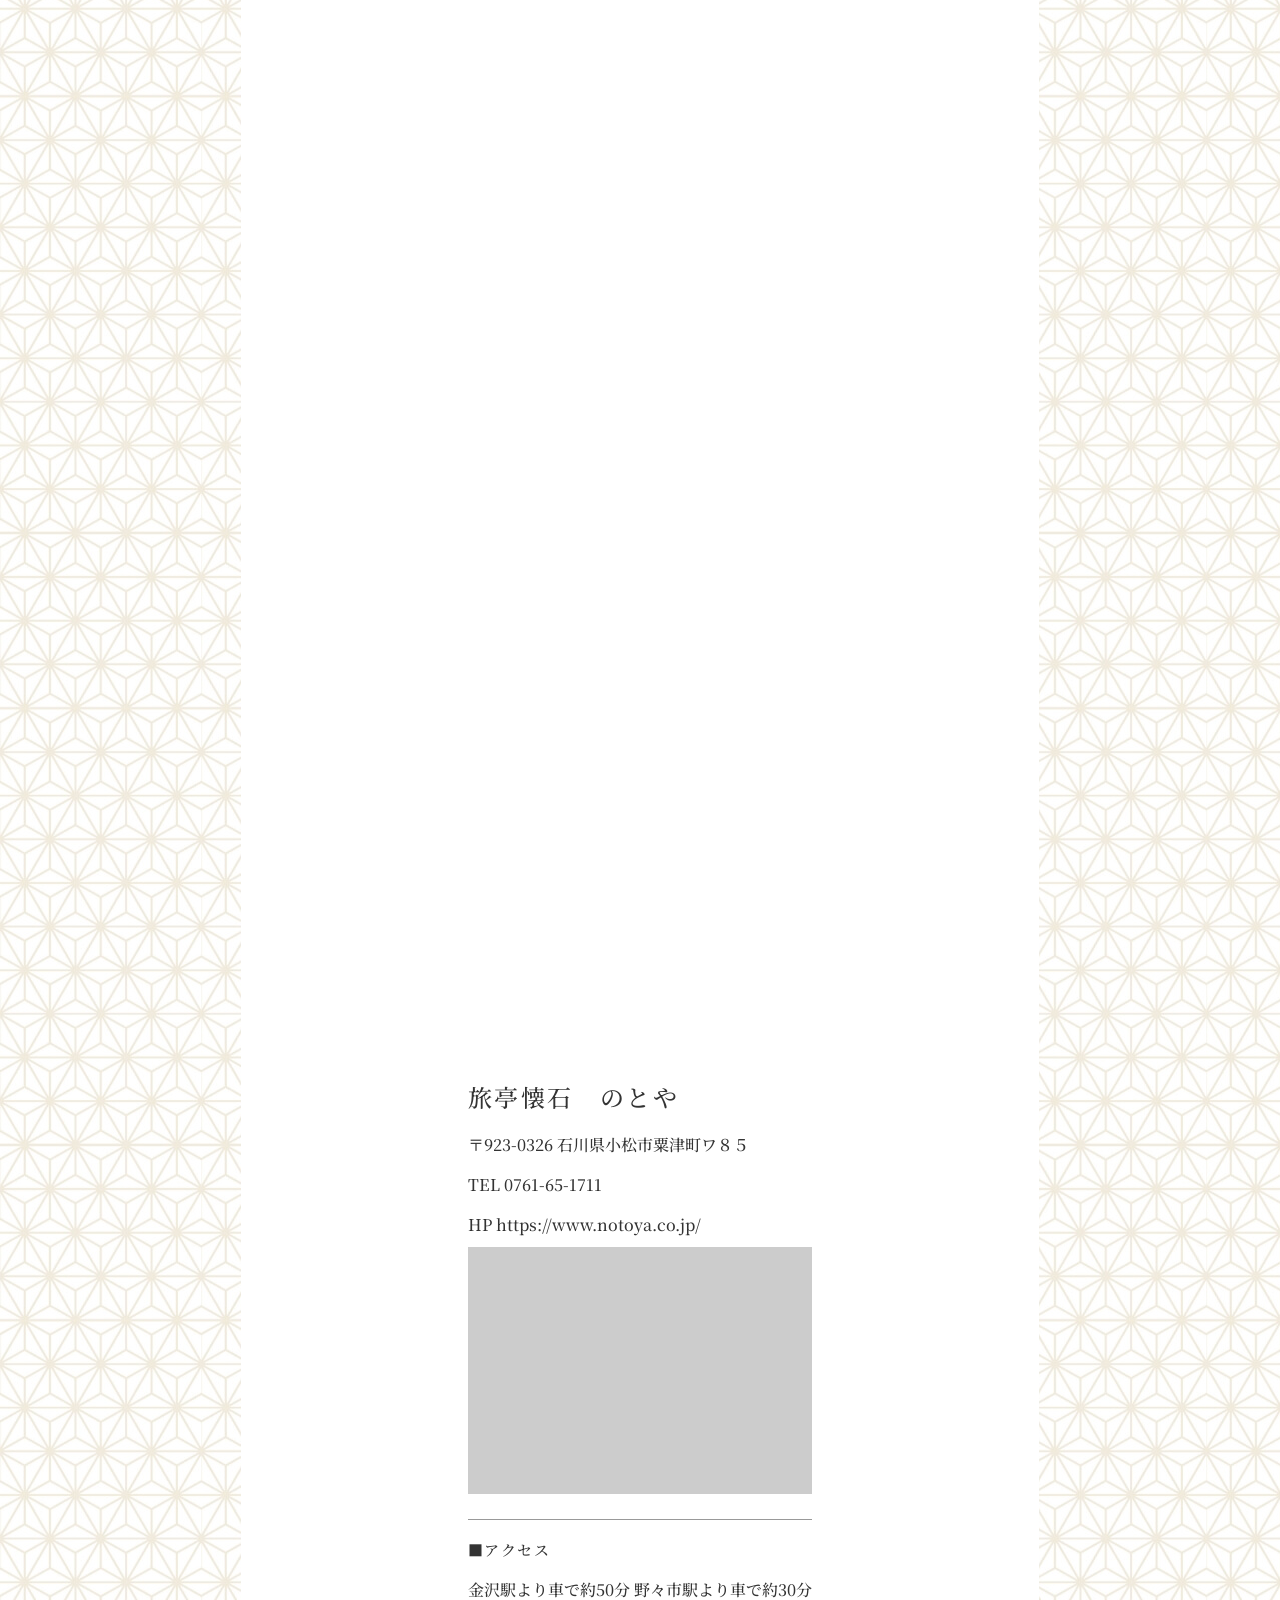
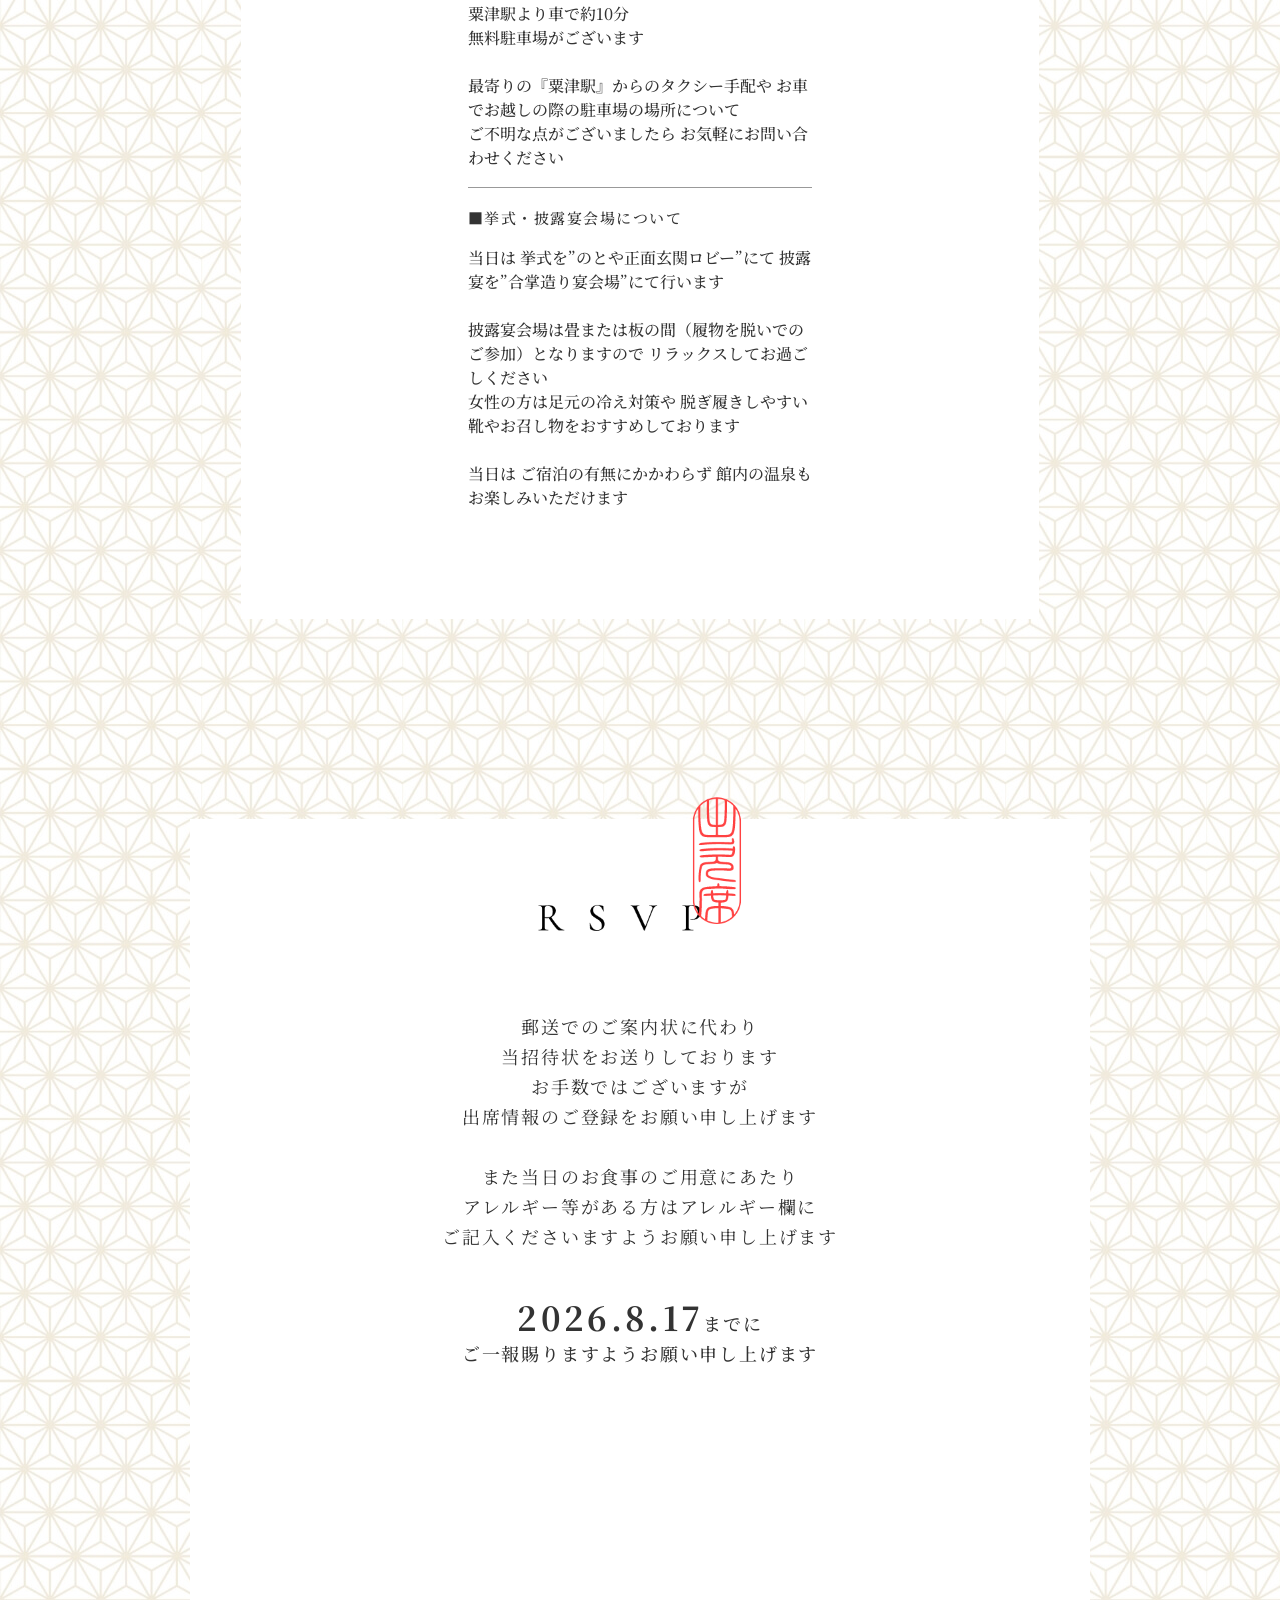
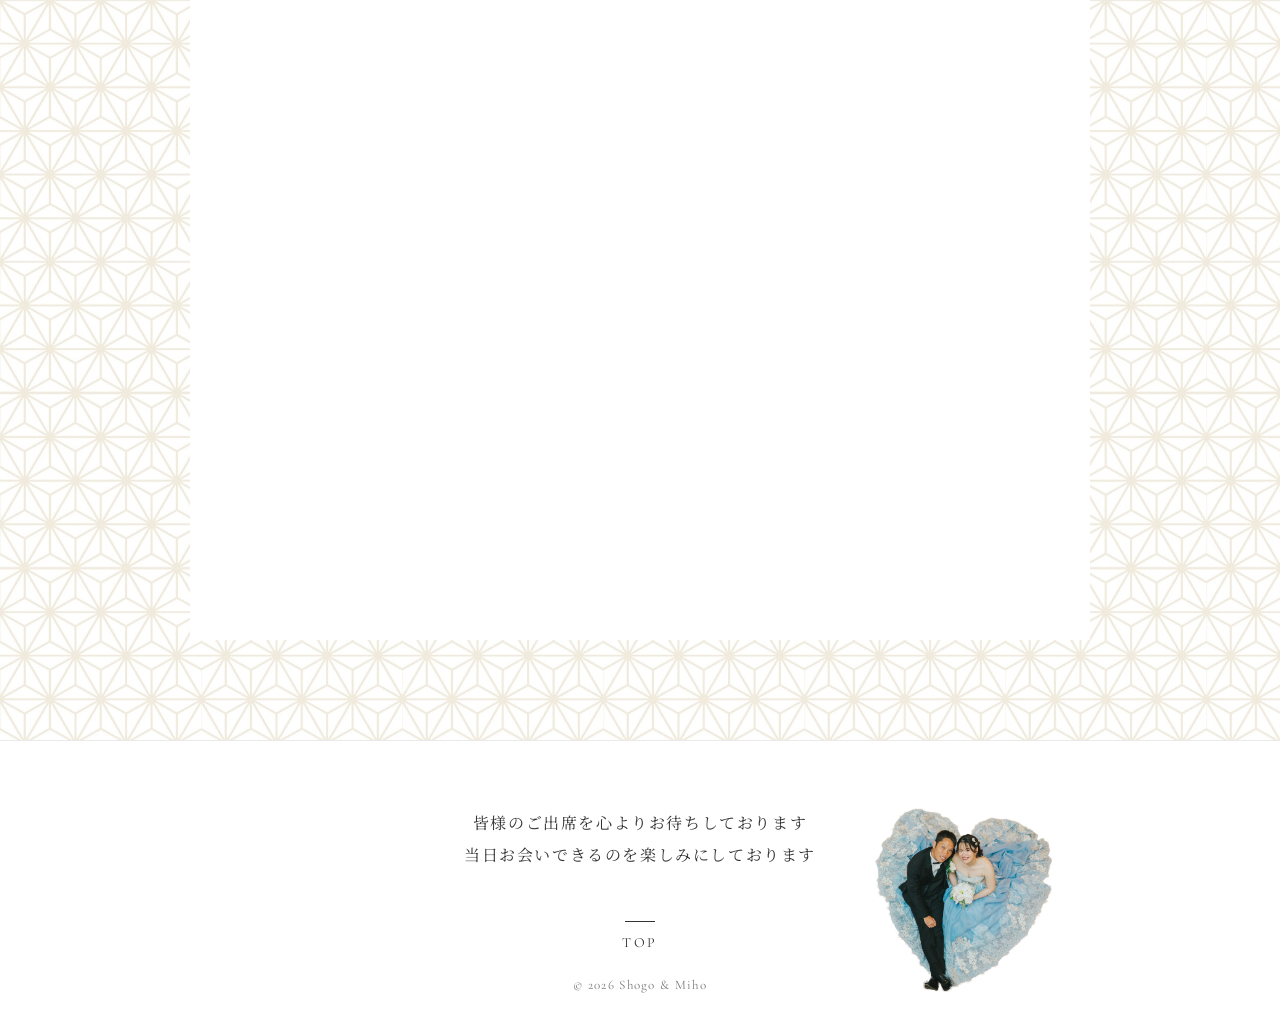
==== commit 847296f8: "Add files via upload" ====
--- a/index.html
+++ b/index.html
@@ -262,39 +262,39 @@
                         </li>
                     </ul>
                 </div>
-                
-                <div class="event_content event_party cf imgEffect_bottom_top">
-                    <ul class="events_place">
-                        <li class="place_name"><p>旅亭懐石　のとや</p></li>
-                        <li class="place_address"><p>〒923-0326 石川県小松市粟津町ワ８５</p></li>
-                        <li class="place_tel"><p>TEL 0761-65-1711</p></li>
-                        <li class="place_url"><a href="https://www.notoya.co.jp/" target="_blank"><p>HP https://www.notoya.co.jp/</p></a></li>
-                        <li class="place_googlemap">
-                            <div class="googlemap_img" id="map_wedding">
-                                <iframe src="https://www.google.com/maps/embed?pb=!1m18!1m12!1m3!1d3214.2632014878004!2d136.4470204!3d36.3301704!2m3!1f0!2f0!3f0!3m2!1i1024!2i768!4f13.1!3m3!1m2!1s0x5ff8585351754041%3A0x708d237cdd4d14f0!2z5peF5Lqt5oeQ55-z44Gu44Go44KE!5e0!3m2!1sja!2sjp!4v1784789656428!5m2!1sja!2sjp" width="100%" height="100%" style="border:0" frameborder="0" allowfullscreen></iframe>
-                            </div>
-                        </li>
-                        <li class="cloak">
-                            <h4>アクセス</h4>
-                            <p>金沢駅より車で約50分 野々市駅より車で約30分 粟津駅より車で約10分<br>
-                                無料駐車場がございます<br>
-                                <br>
-                                最寄りの『粟津駅』からのタクシー手配や お車でお越しの際の駐車場の場所について<br>
-                                ご不明な点がございましたら お気軽にお問い合わせください
-                            </p>
-                        </li>
-                        <li class="cloak">
-                            <h4>挙式・披露宴会場について</h4>
-                            <p>当日は 挙式を”のとや正面玄関ロビー”にて 披露宴を”合掌造り宴会場”にて行います<br>
-                                <br>
-                                披露宴会場は畳または板の間（履物を脱いでのご参加）となりますので リラックスしてお過ごしください<br>
-                                女性の方は足元の冷え対策や 脱ぎ履きしやすい靴やお召し物をおすすめしております<br>
-                                <br>
-                                当日は ご宿泊の有無にかかわらず 館内の温泉もお楽しみいただけます
-                            </p>
-                        </li>
-                    </ul>
-                </div>
+            </div>
+
+            <div class="event_content event_party cf imgEffect_bottom_top">
+                <ul class="events_place">
+                    <li class="place_name"><p>旅亭懐石　のとや</p></li>
+                    <li class="place_address"><p>〒923-0326 石川県小松市粟津町ワ８５</p></li>
+                    <li class="place_tel"><p>TEL 0761-65-1711</p></li>
+                    <li class="place_url"><a href="https://www.notoya.co.jp/" target="_blank"><p>HP https://www.notoya.co.jp/</p></a></li>
+                    <li class="place_googlemap">
+                        <div class="googlemap_img" id="map_wedding">
+                            <iframe src="https://www.google.com/maps/embed?pb=!1m18!1m12!1m3!1d3214.2632014878004!2d136.4470204!3d36.3301704!2m3!1f0!2f0!3f0!3m2!1i1024!2i768!4f13.1!3m3!1m2!1s0x5ff8585351754041%3A0x708d237cdd4d14f0!2z5peF5Lqt5oeQ55-z44Gu44Go44KE!5e0!3m2!1sja!2sjp!4v1784789656428!5m2!1sja!2sjp" width="100%" height="100%" style="border:0" frameborder="0" allowfullscreen></iframe>
+                        </div>
+                    </li>
+                    <li class="cloak">
+                        <h4>アクセス</h4>
+                        <p>金沢駅より車で約50分 野々市駅より車で約30分 粟津駅より車で約10分<br>
+                            無料駐車場がございます<br>
+                            <br>
+                            最寄りの『粟津駅』からのタクシー手配や お車でお越しの際の駐車場の場所について<br>
+                            ご不明な点がございましたら お気軽にお問い合わせください
+                        </p>
+                    </li>
+                    <li class="cloak">
+                        <h4>挙式・披露宴会場について</h4>
+                        <p>当日は 挙式を”のとや正面玄関ロビー”にて 披露宴を”合掌造り宴会場”にて行います<br>
+                            <br>
+                            披露宴会場は畳または板の間（履物を脱いでのご参加）となりますので リラックスしてお過ごしください<br>
+                            女性の方は足元の冷え対策や 脱ぎ履きしやすい靴やお召し物をおすすめしております<br>
+                            <br>
+                            当日は ご宿泊の有無にかかわらず 館内の温泉もお楽しみいただけます
+                        </p>
+                    </li>
+                </ul>
             </div>
         </div>
     </div>
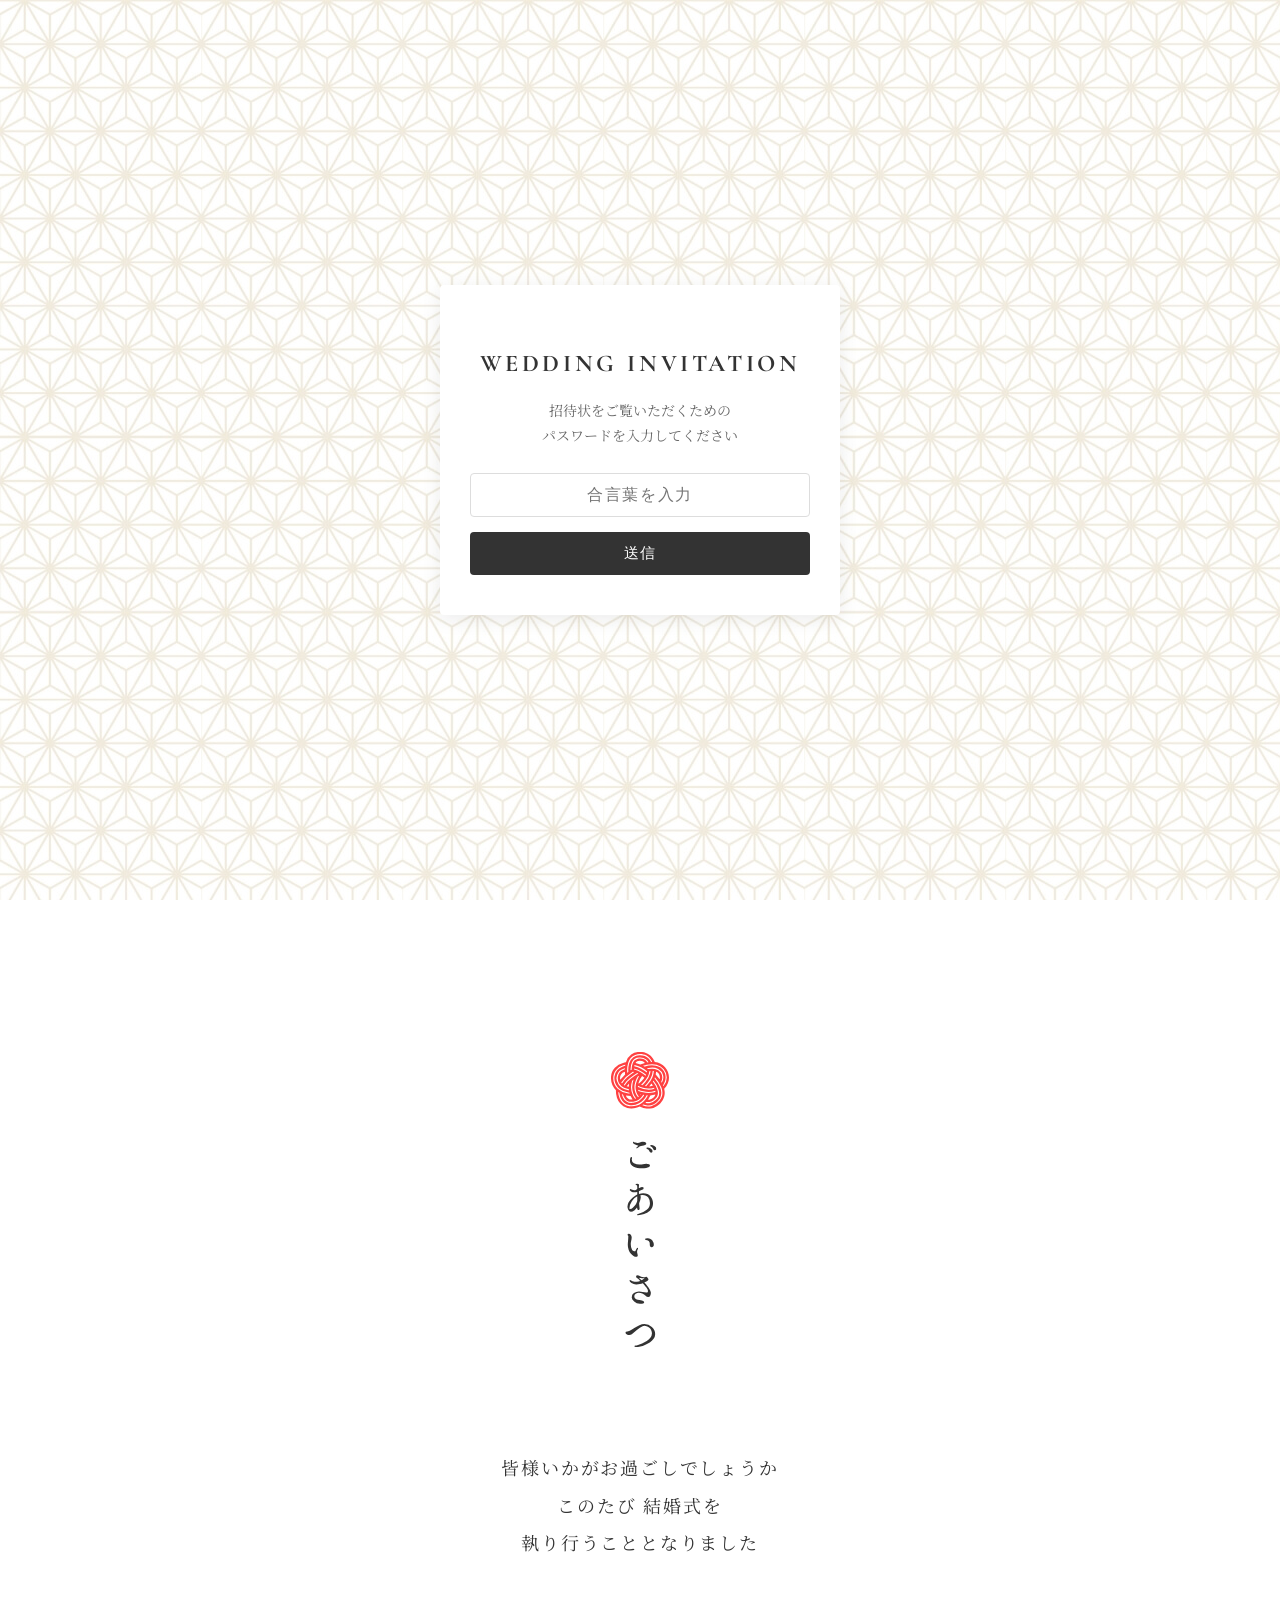
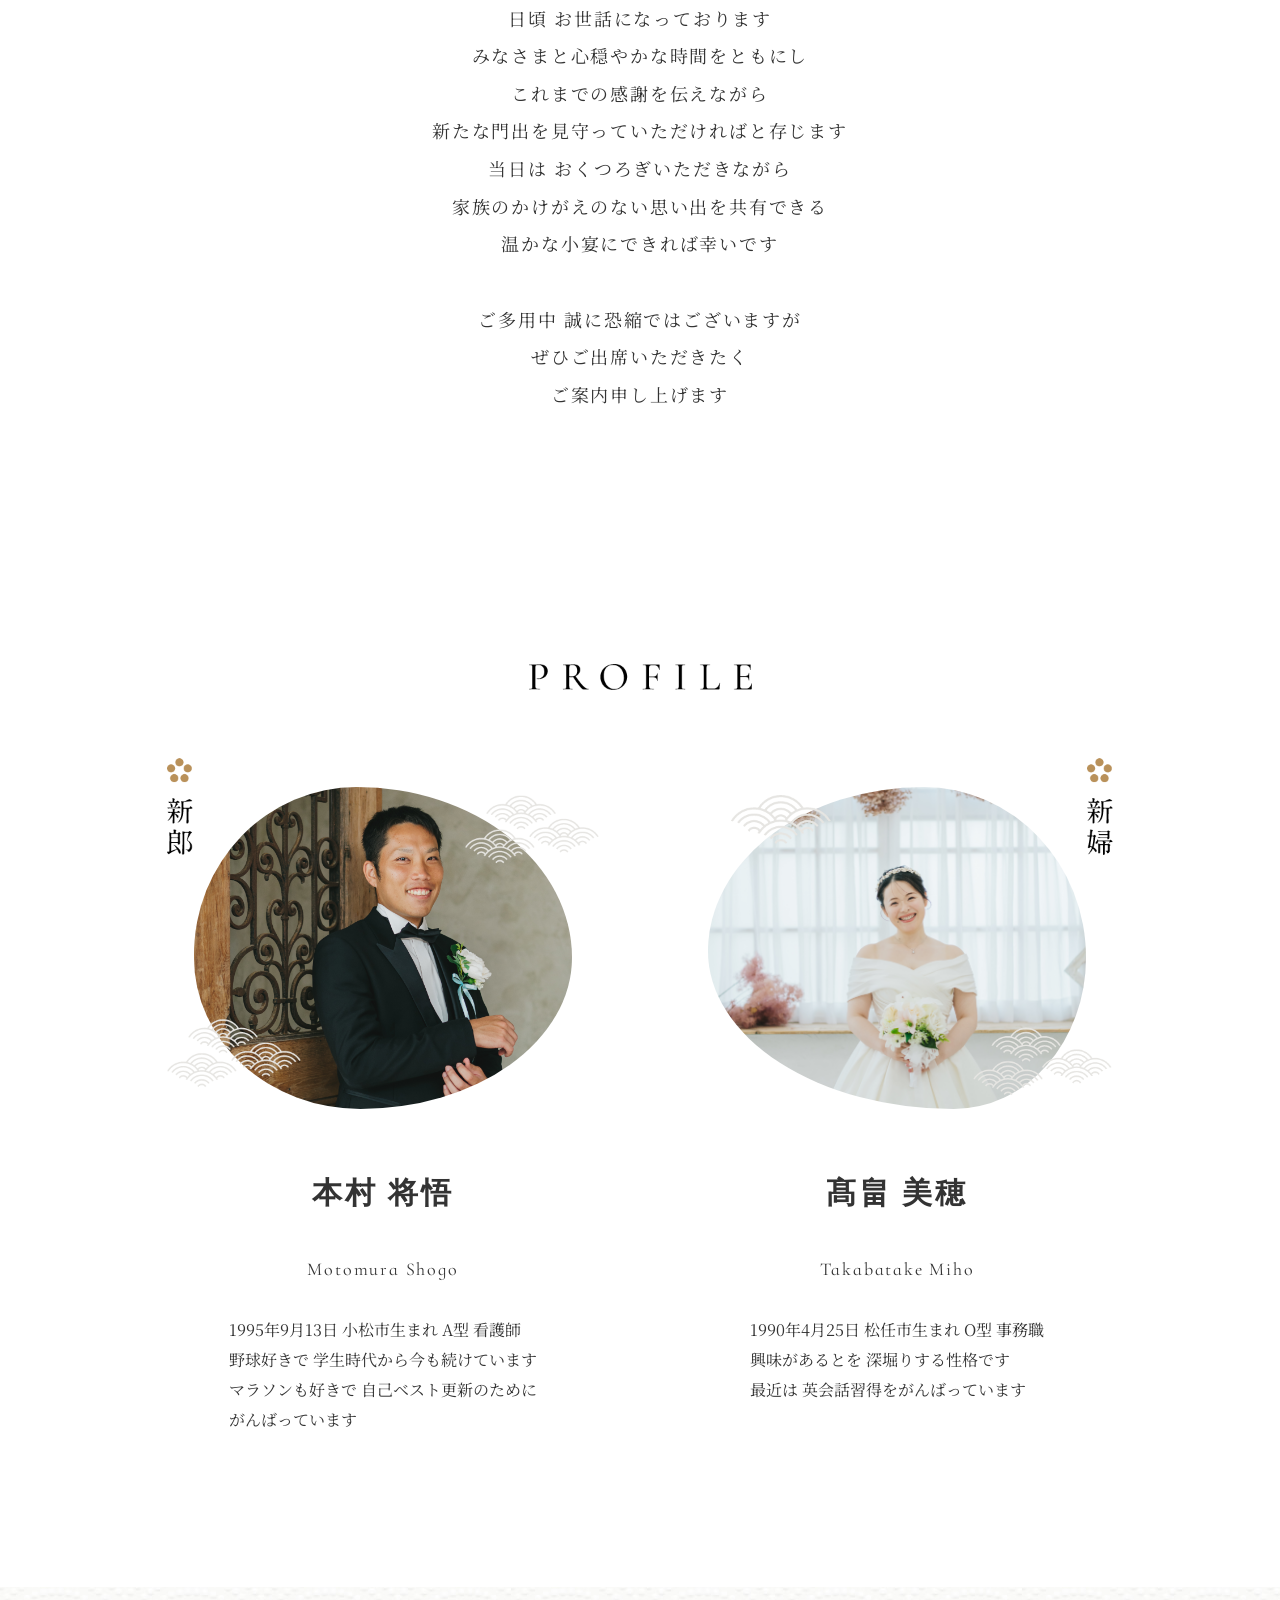
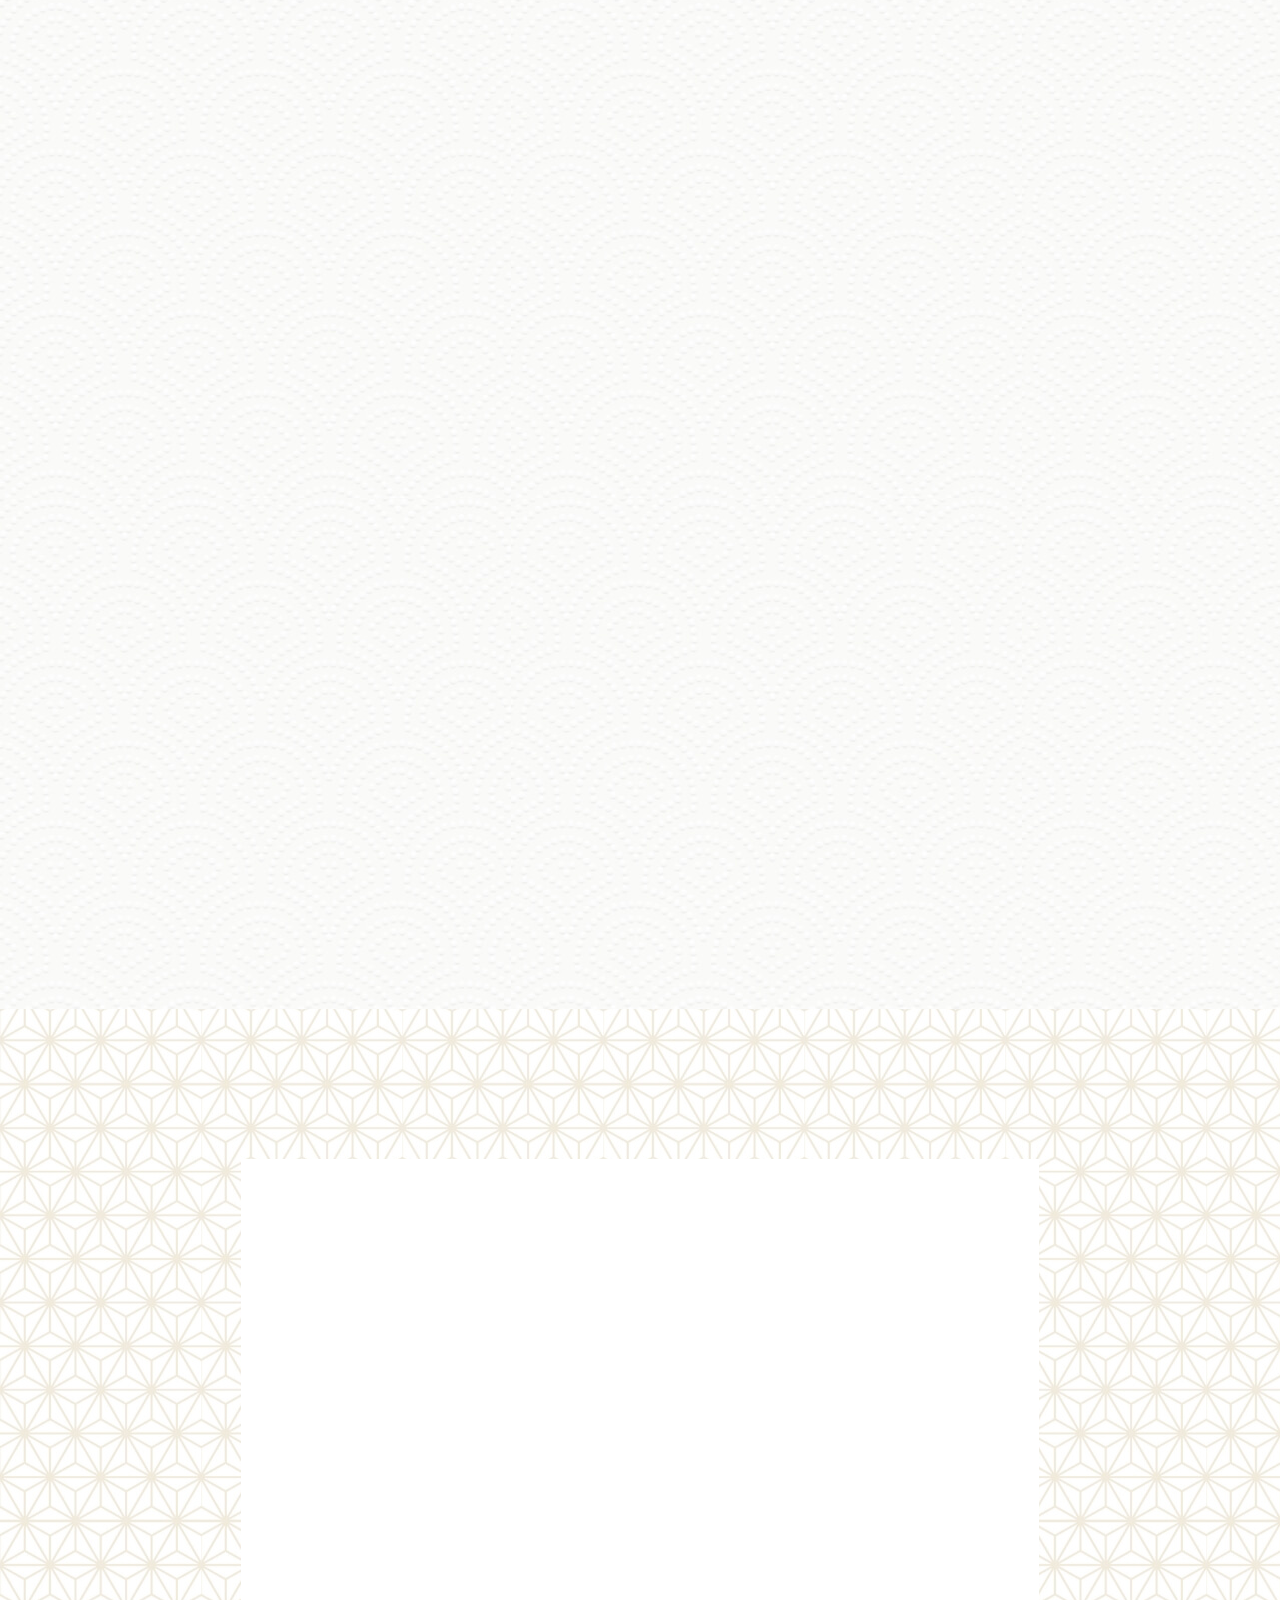
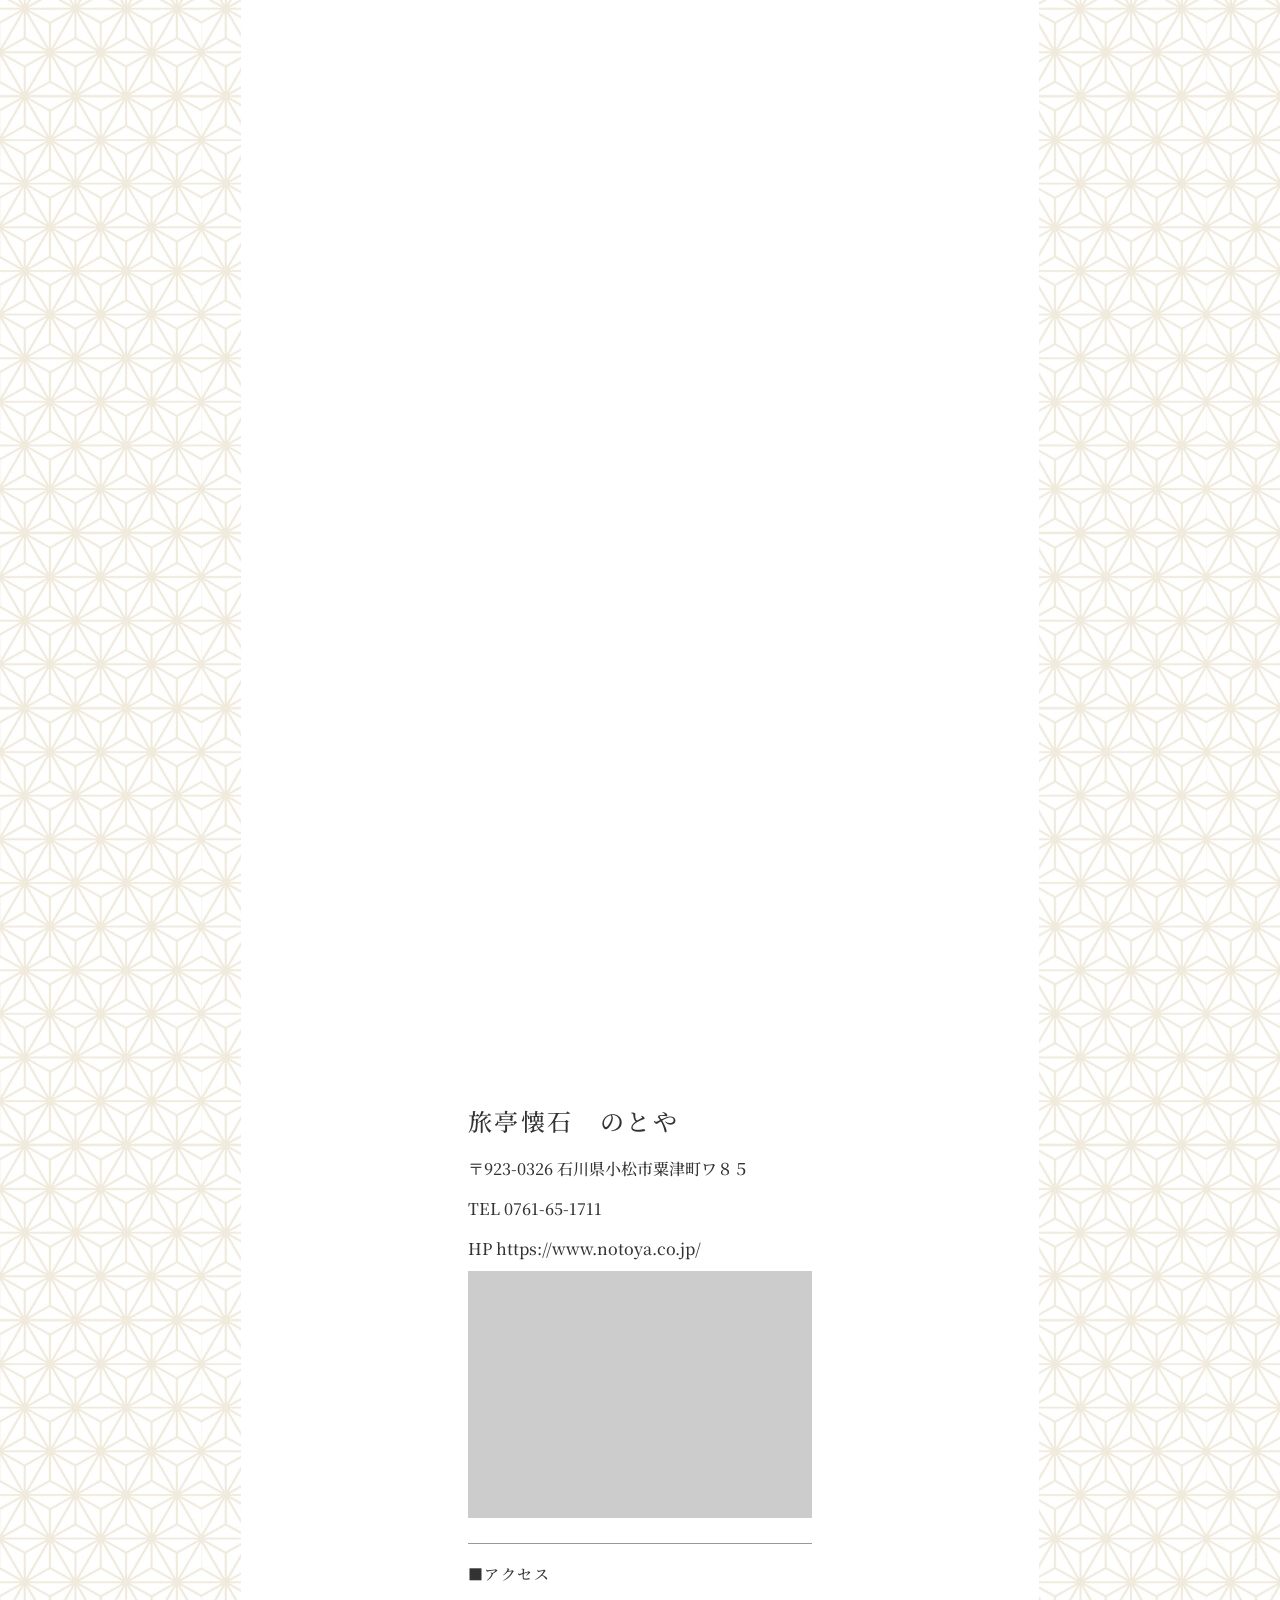
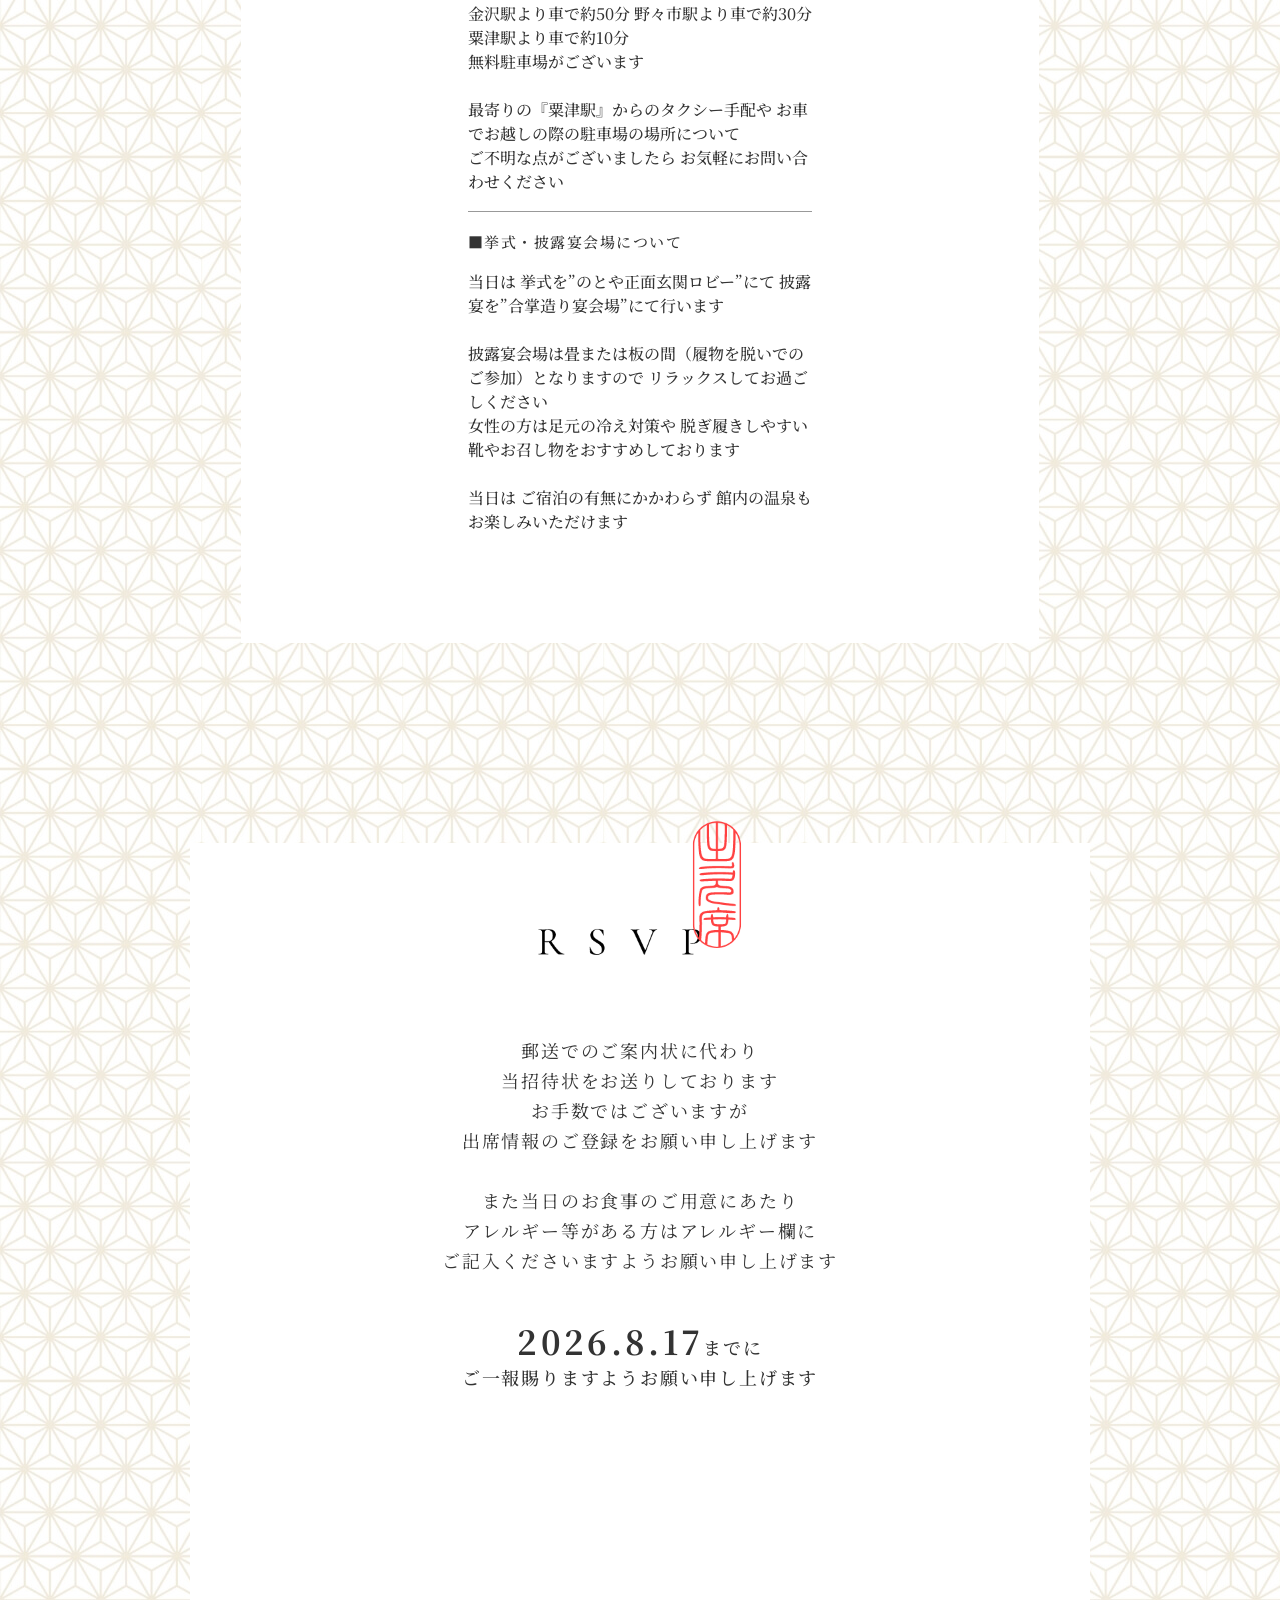
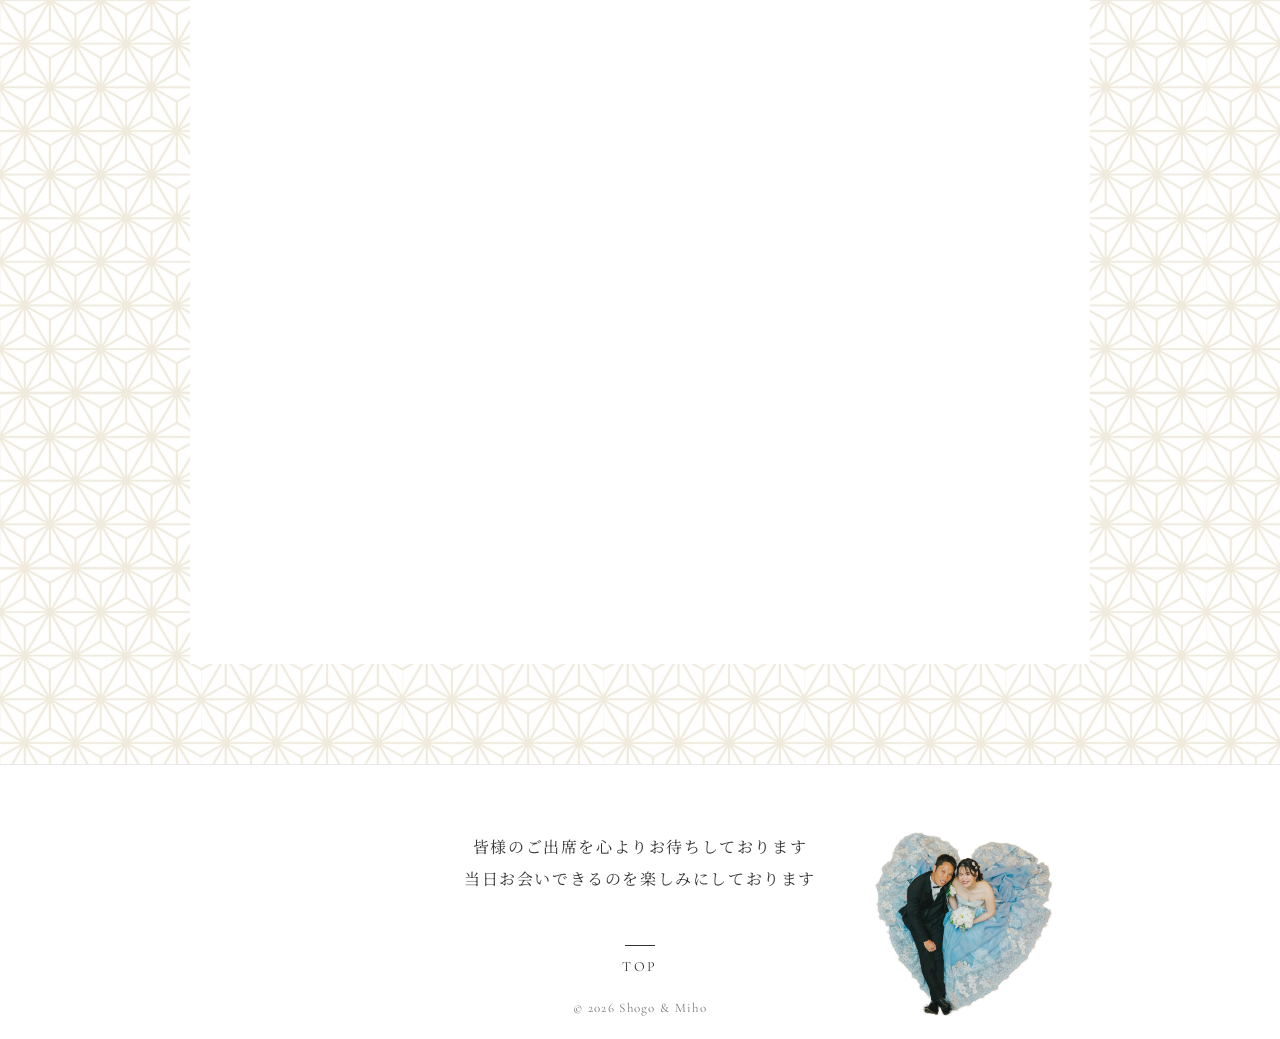
==== commit d72ab984: "Add files via upload" ====
--- a/index.html
+++ b/index.html
@@ -225,41 +225,43 @@
                 <span class="font_ttl">EVENTS</span>
             </h2>
             <div class="event_content_wrap">
-                <div class="event_content event01 imgEffect_bottom_top">
+                <!-- 挙式 (.event01) -->
+                <div class="event_content event01 imgEffect_bottom_top imgEffectAnime_bottom_top" style="visibility: hidden;">
                     <ul class="events_daytime events_daytime_1">
                         <li class="event_title">
                             <h3><span>挙式</span>WEDDING<br>CEREMONY</h3>
                         </li>
                         <li class="event_day">
-                            <p>2026.8.23 Sun</p>
-                        </li>
-                        <li class="event_time_box">
-                            <div class="event_time">
+                            <p>2030.11.23 Sat</p>
+                        </li>
+                        <div class="event_time_box">
+                            <li class="event_time">
                                 <p>開始時間 <span class="Didot">14:30</span></p>
-                            </div>
-                            <div class="event_receptiontime">
+                            </li>
+                            <li class="event_receptiontime">
                                 <p>受付時間 <span class="Didot">13:30</span></p>
-                            </div>
-                        </li>
+                            </li>
+                        </div>
                     </ul>
                 </div>
 
-                <div class="event_content event02 imgEffect_bottom_top">
+                <!-- 披露宴 (.event02) -->
+                <div class="event_content event02 imgEffect_bottom_top imgEffectAnime_bottom_top" style="visibility: hidden;">
                     <ul class="events_daytime events_daytime_2">
                         <li class="event_title">
                             <h3><span>披露宴</span>WEDDING<br>RECEPTION</h3>
                         </li>
                         <li class="event_day">
-                            <p>2026.8.23 Sun</p>
-                        </li>
-                        <li class="event_time_box">
-                            <div class="event_time">
+                            <p>2030.11.23 Sat</p>
+                        </li>
+                        <div class="event_time_box">
+                            <li class="event_time">
                                 <p>開始時間 <span class="Didot">16:00</span></p>
-                            </div>
-                            <div class="event_receptiontime">
+                            </li>
+                            <li class="event_receptiontime">
                                 <p>受付時間 <span class="Didot">13:30</span></p>
-                            </div>
-                        </li>
+                            </li>
+                        </div>
                     </ul>
                 </div>
             </div>
--- a/css/style.css
+++ b/css/style.css
@@ -1934,7 +1934,7 @@
     letter-spacing: .15em;
     writing-mode: vertical-rl;
     text-orientation: upright;
-    height: auto;
+    height: 100%;
     max-height: 200px;
     margin: 0 auto 8px;
     padding-top: 0;
@@ -1998,3 +1998,173 @@
         max-width: 380px;
     }
 }
+
+
+/* --- デフォルト（PCサイズ：768px超）は横並び、最大幅1180px --- */
+#events .event_content_wrap {
+    display: flex;
+    justify-content: space-between;
+    gap: 40px;
+    max-width: 1180px;
+    margin: 0 auto;
+    padding: 0 20px;
+    box-sizing: border-box;
+}
+
+#events .event_content {
+    float: none;
+    width: 48%;
+    margin-bottom: 0;
+}
+
+#events .event01,
+#events .event02 {
+    float: none;
+}
+
+/* --- カード本体の共通スタイル --- */
+#events .events_daytime {
+    display: flex;
+    flex-direction: column;
+    align-items: center;
+    justify-content: space-between;
+    background-repeat: no-repeat;
+    background-size: 100% 100%;
+    background-position: center;
+    box-shadow: 0 3px 6px 0 rgba(0, 0, 0, .16);
+    aspect-ratio: 460 / 674;
+    padding: 12% 8% 10%;
+    width: 100%;
+    box-sizing: border-box;
+    position: relative;
+}
+
+#events .events_daytime_1 { background-image: url(../img/events_daytime_1.jpg); }
+#events .events_daytime_2 { background-image: url(../img/events_daytime_2.jpg); }
+
+#events .events_daytime .event_title,
+#events .events_daytime .event_day,
+#events .events_daytime .event_time_box {
+    position: static;
+    transform: none;
+    left: auto;
+    top: auto;
+    width: 100%;
+    text-align: center;
+}
+
+/* --- タイトル・日時などの文字サイズ --- */
+#events h3 {
+    font-family: Garamond, serif;
+    font-size: clamp(20px, 2.2vw, 29px);
+    letter-spacing: .11em;
+    line-height: 1.3;
+}
+
+#events h3 span {
+    display: block;
+    font-family: "Noto Serif JP", sans-serif !important;
+    font-size: clamp(28px, 3.5vw, 50px);
+    letter-spacing: .15em;
+    writing-mode: vertical-rl;
+    text-orientation: upright;
+    height: auto;
+    max-height: 200px;
+    margin: 0 auto 8px;
+    padding-top: 0;
+}
+
+#events .events_daytime .event_day p {
+    font-family: Ovo, serif;
+    font-size: clamp(26px, 3.2vw, 45px);
+    letter-spacing: .05em;
+}
+
+#events .events_daytime .event_time_box {
+    display: flex;
+    justify-content: center;
+    align-items: center;
+    gap: 24px;
+    position: relative;
+    width: 100%;
+}
+
+#events .events_daytime .event_time_box::after {
+    content: "";
+    display: block;
+    width: 1px;
+    height: 40px;
+    background-color: #000;
+}
+
+#events .events_daytime .event_time_box div {
+    text-align: center;
+}
+
+#events .events_daytime .event_time_box p {
+    font-family: "Noto Serif JP", sans-serif;
+    font-size: clamp(13px, 1.3vw, 17px);
+    letter-spacing: .1em;
+    margin-bottom: 0;
+}
+
+#events .events_daytime .event_time_box p span {
+    display: block;
+    font-family: Ovo, sans-serif;
+    font-size: clamp(20px, 2.3vw, 30px);
+    letter-spacing: .05em;
+    margin-top: 2px;
+}
+
+
+/* --- 768px以下：イベントカードを縦並びに変更 --- */
+@media screen and (max-width: 768px) {
+    #events .event_content_wrap {
+        flex-direction: column;
+        align-items: center;
+        gap: 30px;
+        padding: 0 15px;
+    }
+
+    #events .event_content {
+        width: 100%;
+        max-width: 420px;
+    }
+}
+
+
+#events .event01 {
+    float: left
+}
+
+#events .event01 h3 span {
+    padding-top: 30px
+}
+
+#events .event01 h3 span.event-party {
+    padding-top: 0
+}
+
+#events .event02 {
+    float: right
+}
+
+#layout3 #events .event01 {
+    margin-bottom: 30px
+}
+
+#layout3 #events .event01 .events_daytime {
+    float: none;
+    width: 100%
+}
+
+@media screen and (max-width: 768px) {
+    #layout3 #events .event01 {
+        margin-bottom: 30px
+    }
+
+    #layout3 #events .event01 .events_daytime {
+        float: none;
+        width: 100%
+    }
+}
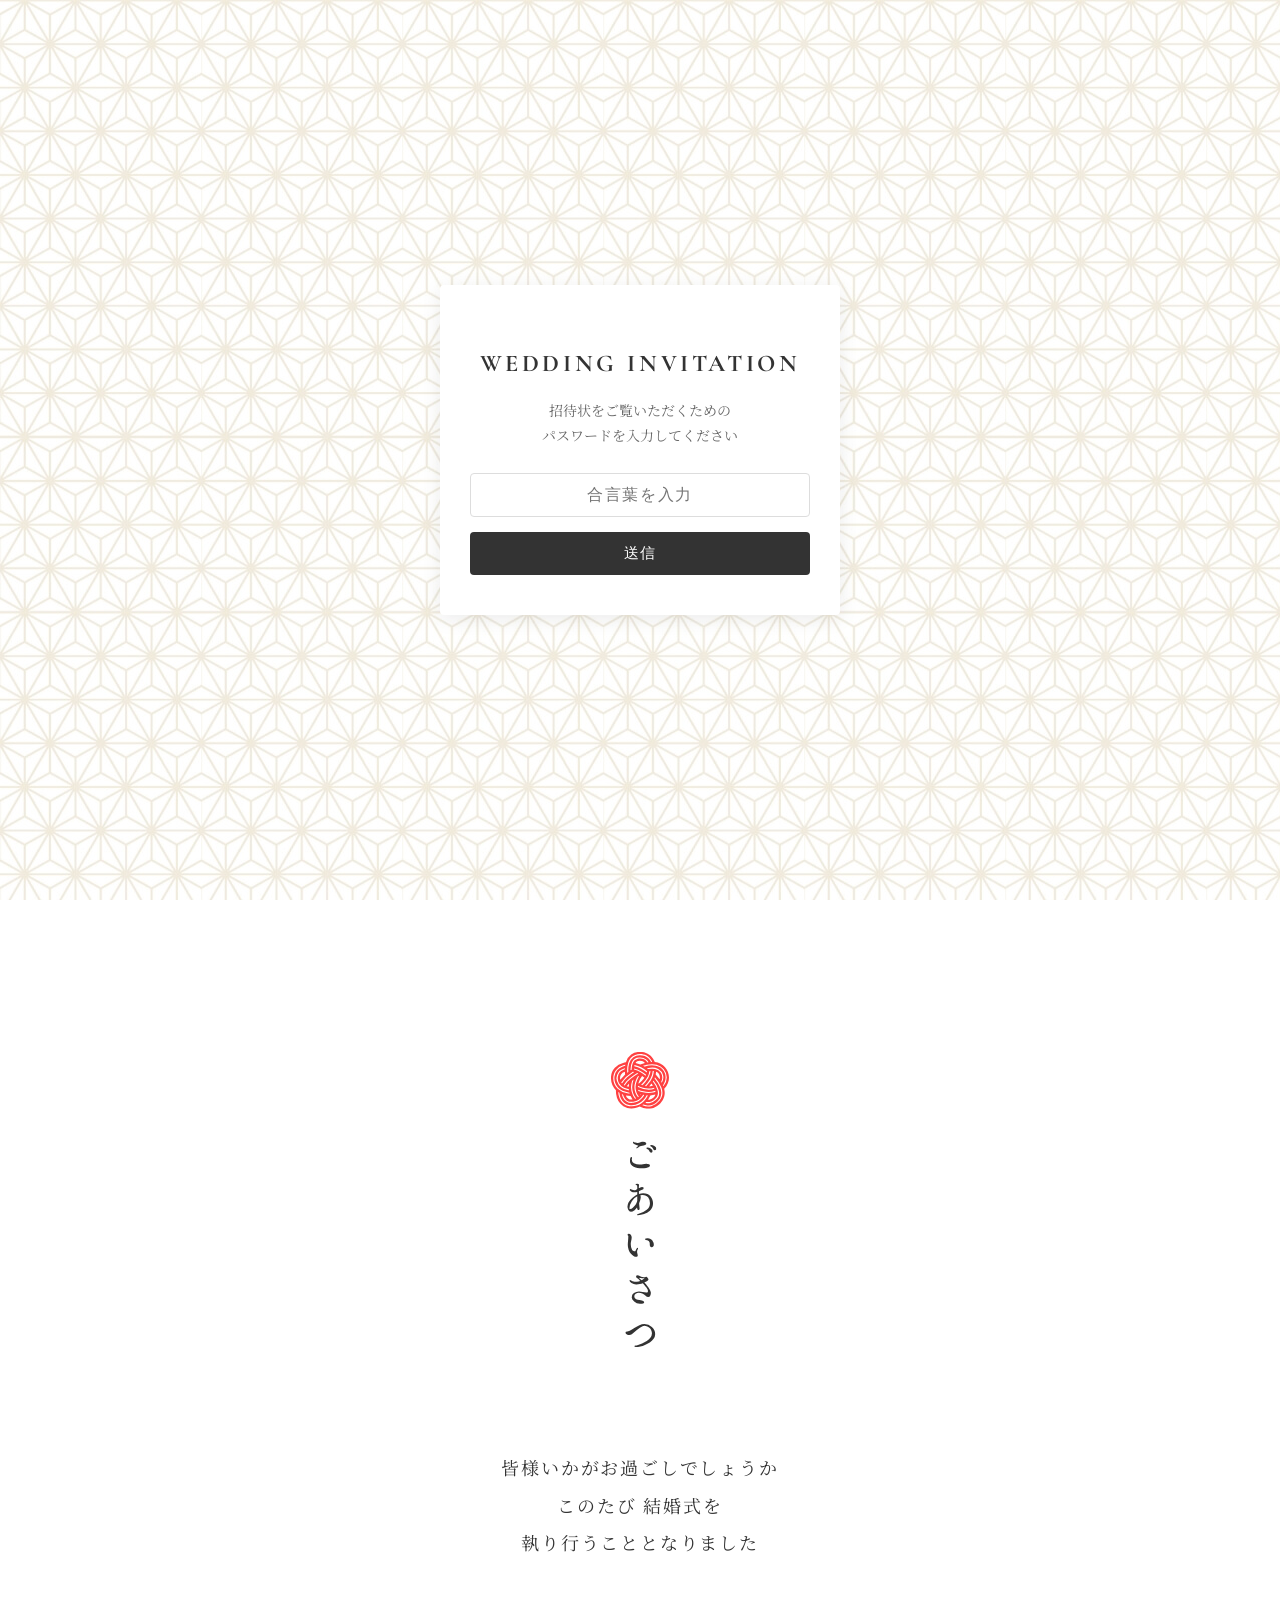
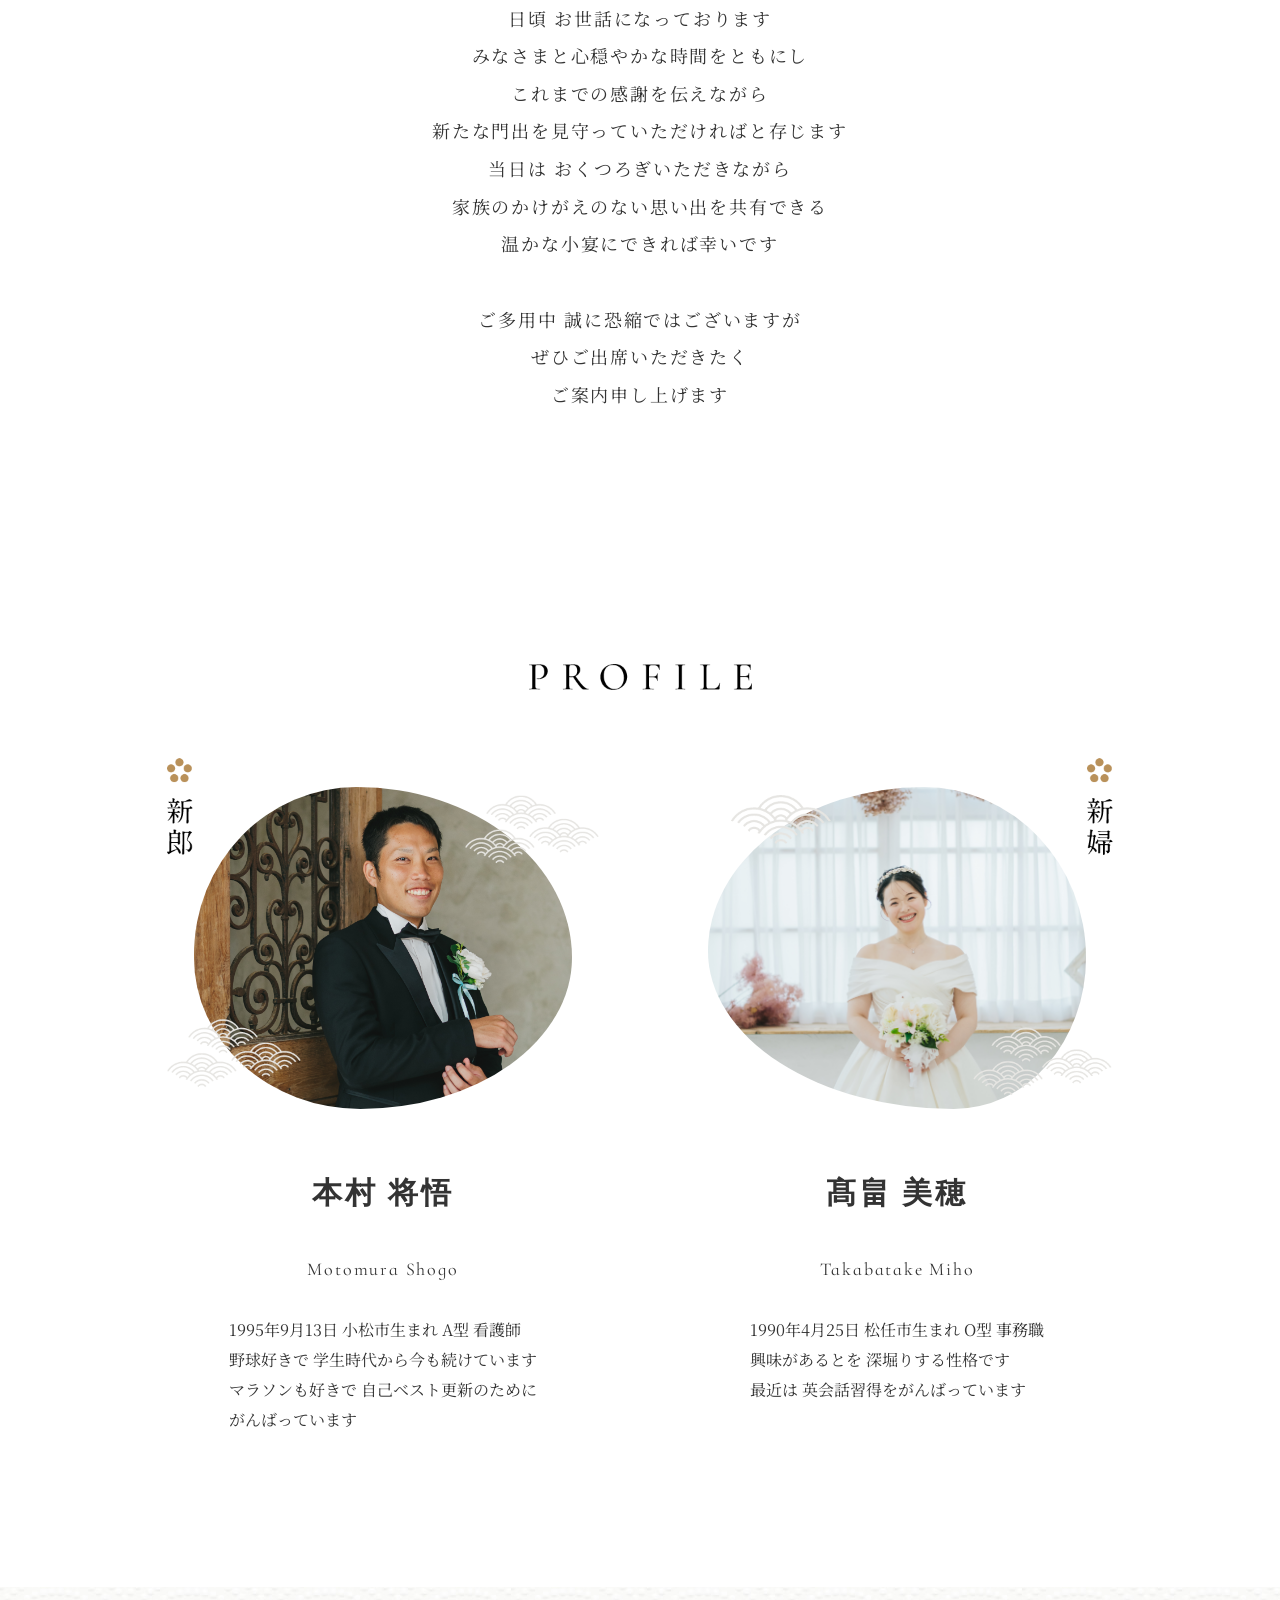
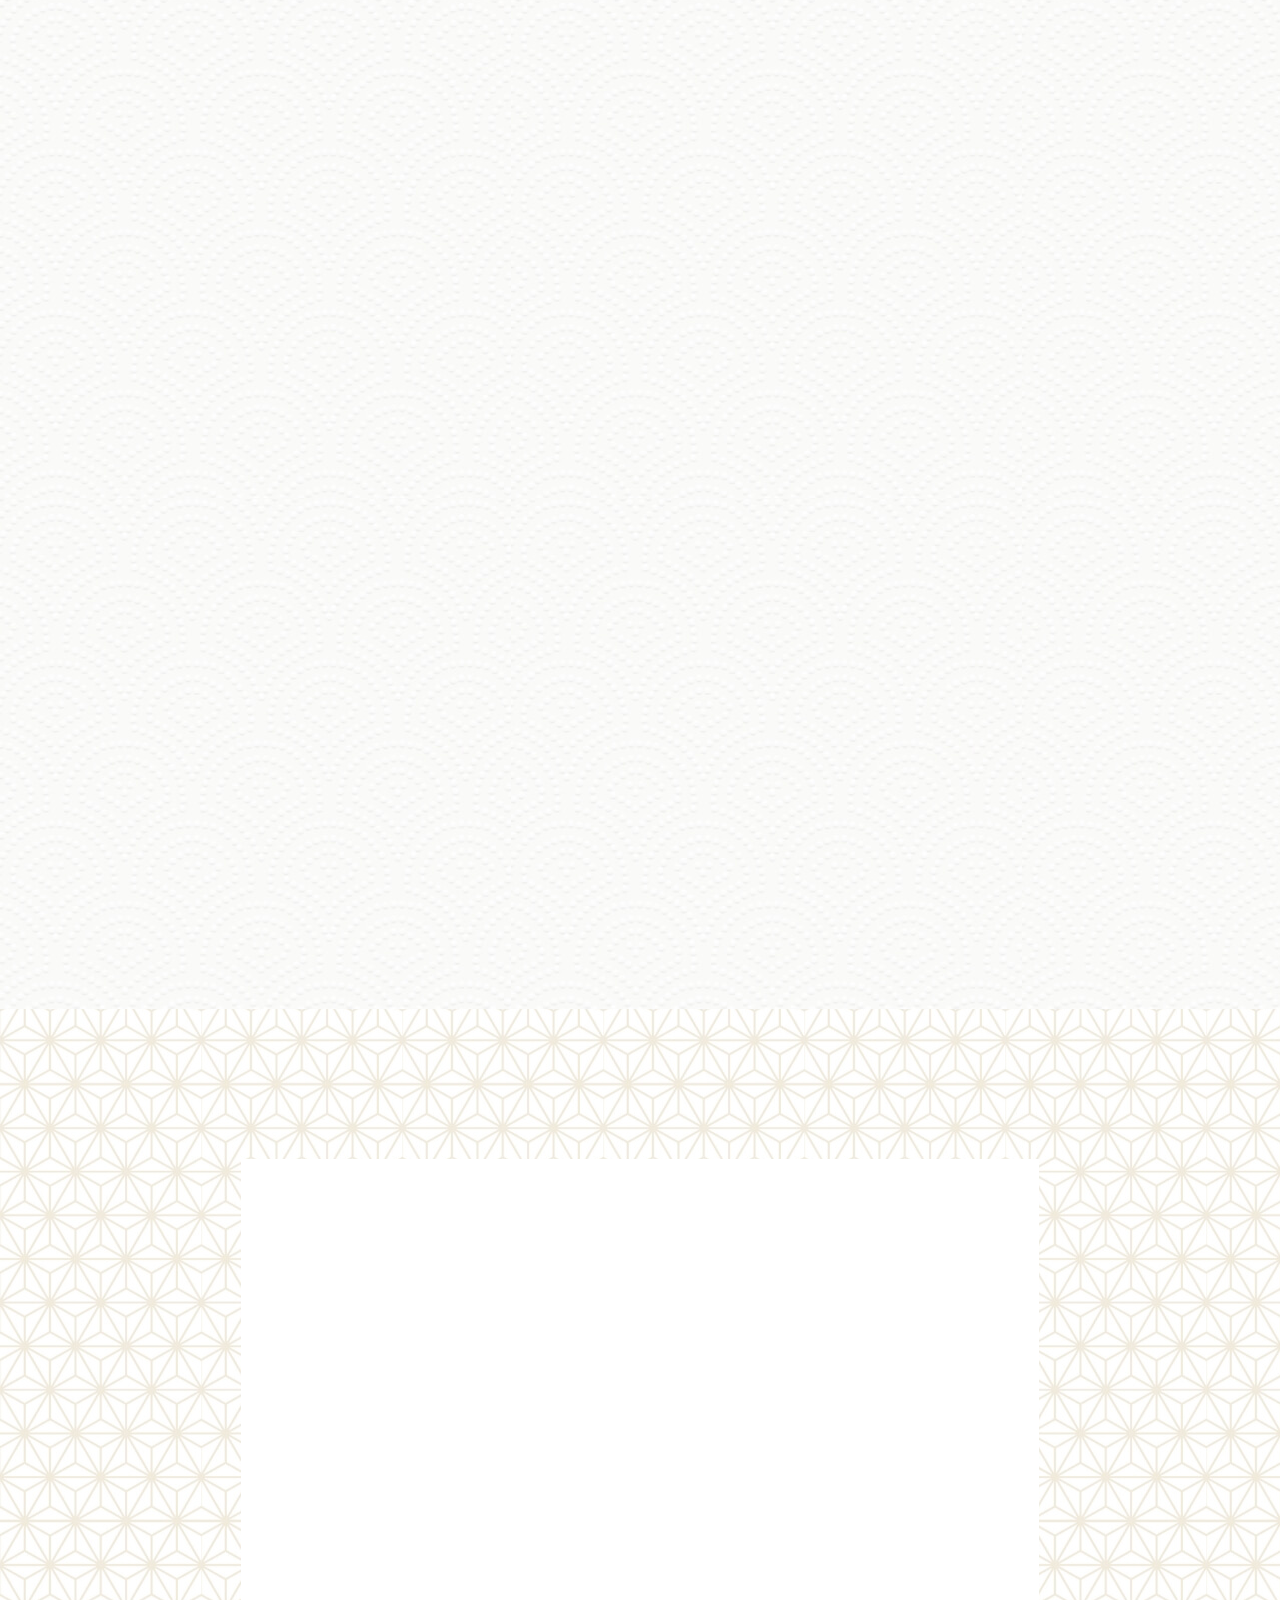
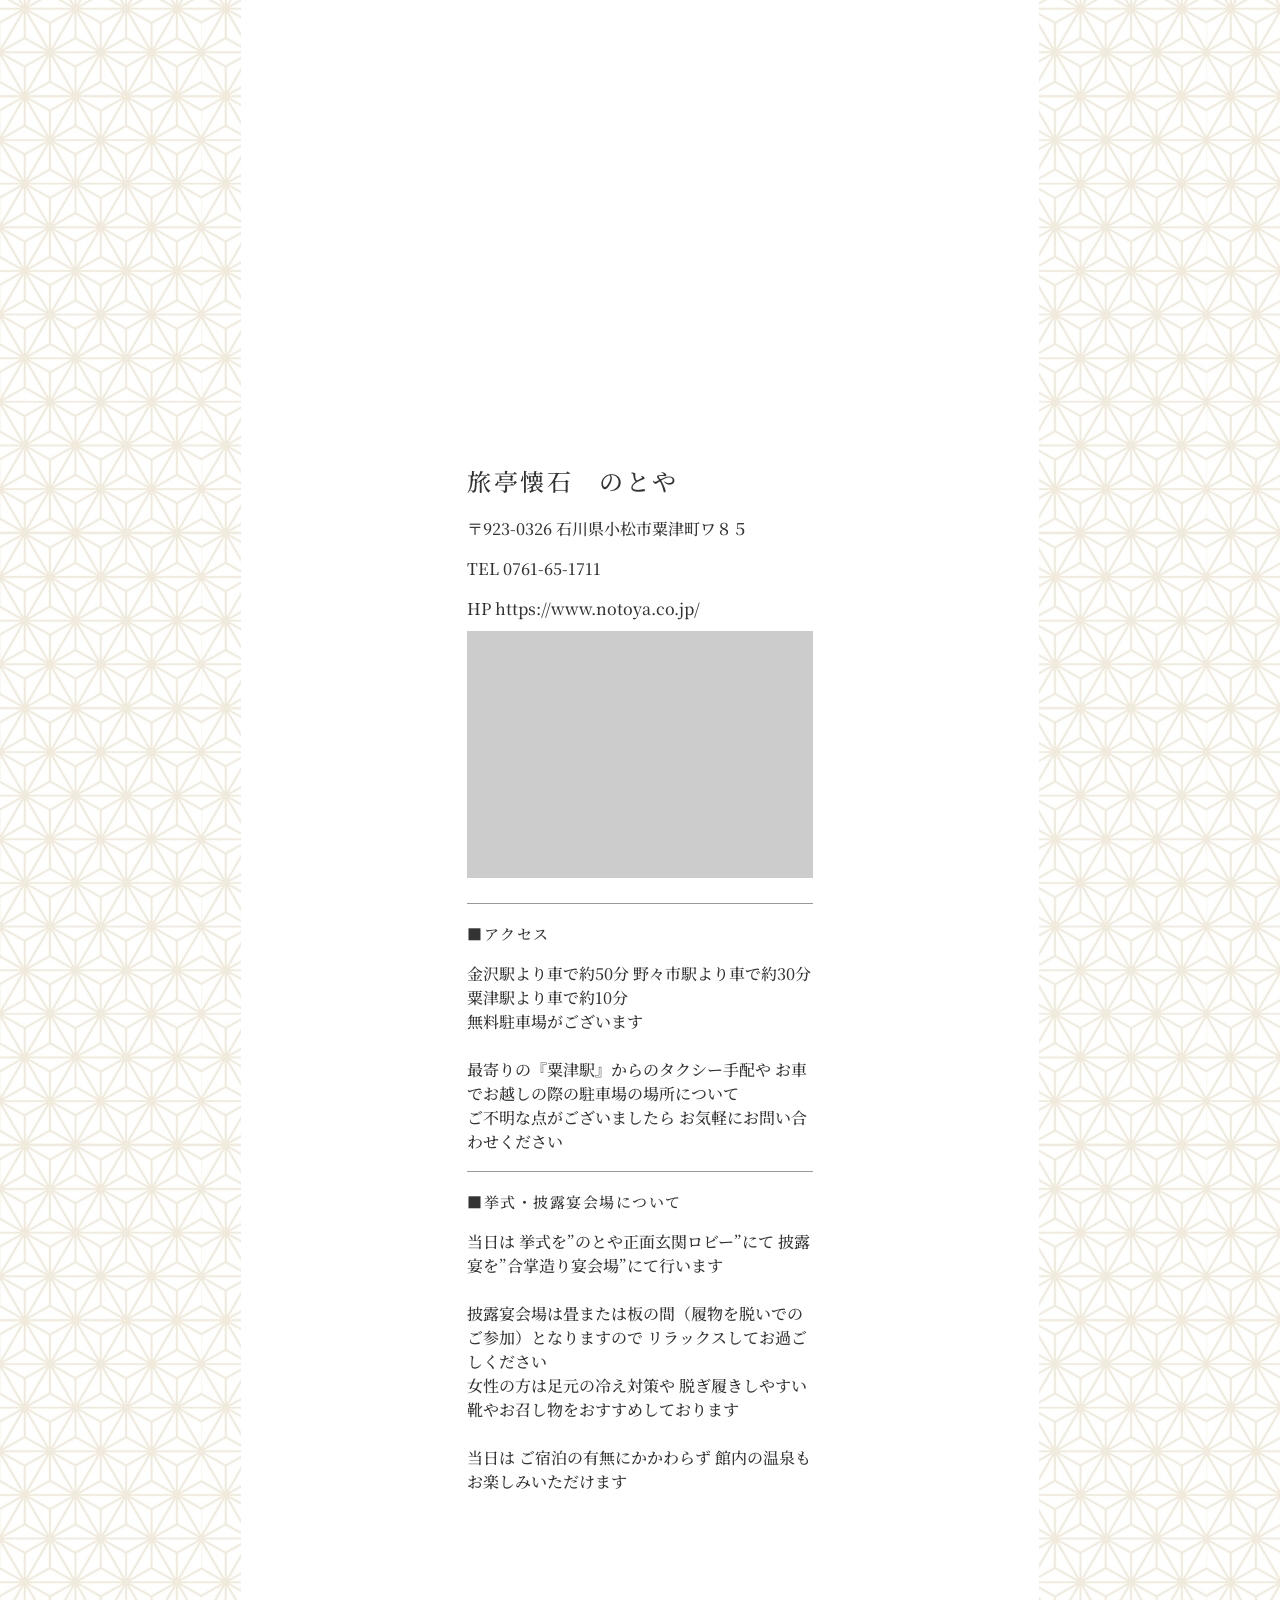
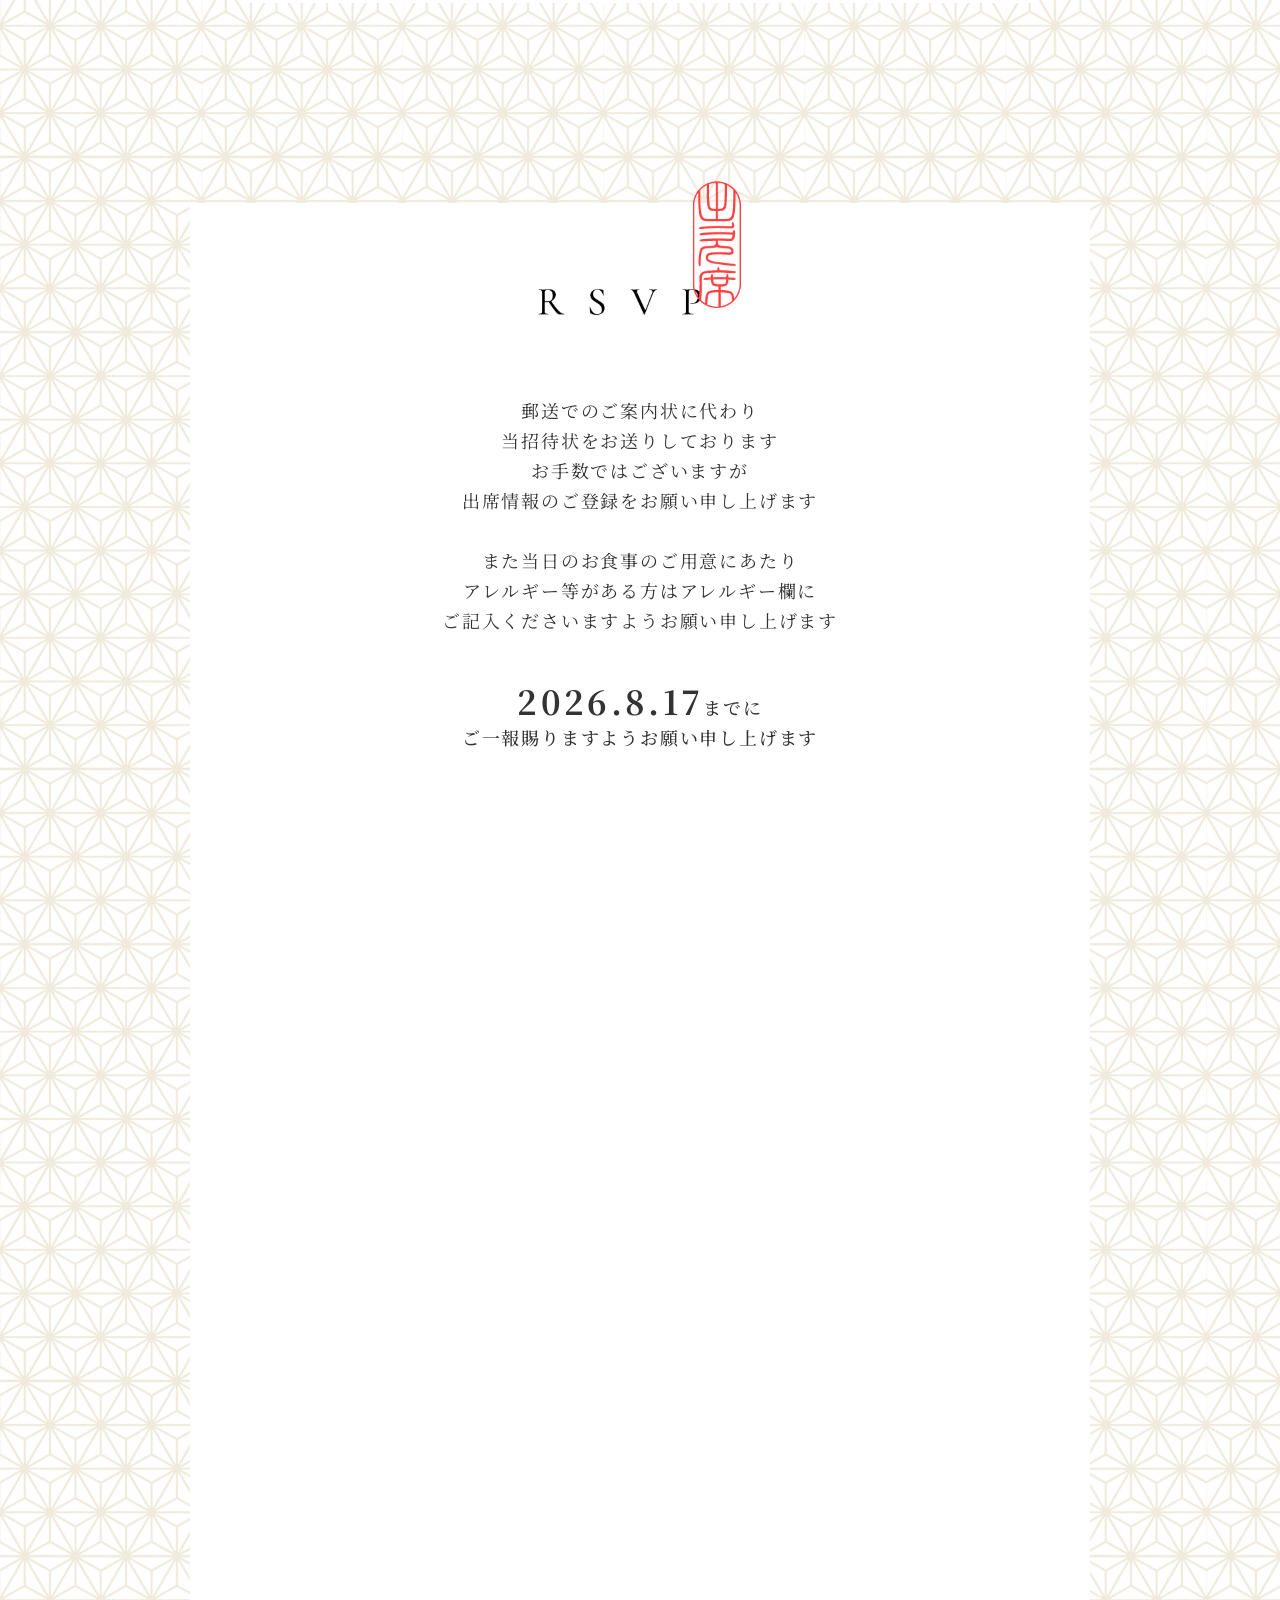
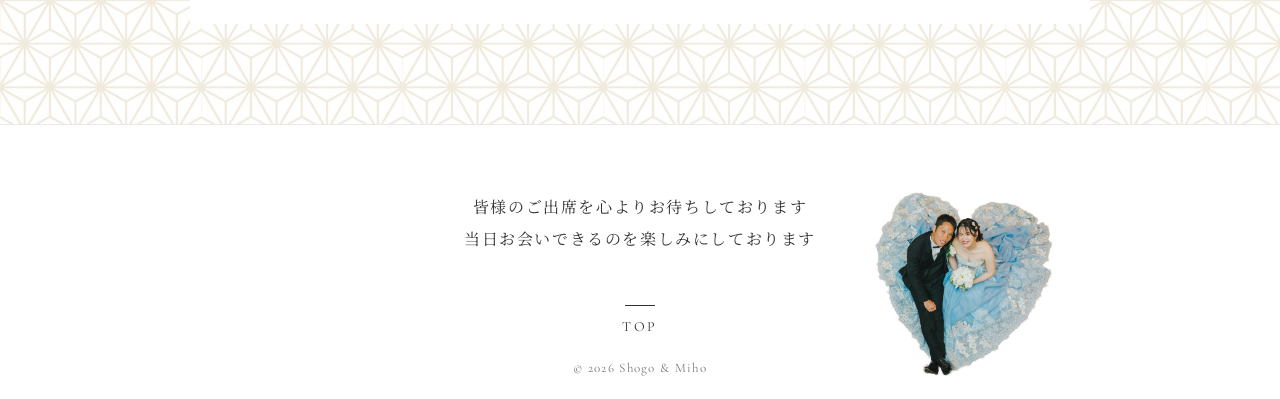
==== commit 634d81ad: "Add files via upload" ====
--- a/index.html
+++ b/index.html
@@ -11,6 +11,8 @@
     <link rel="stylesheet" href="css/style.css">
 
     <title>Wedding Invitation</title>
+    <link rel=“icon” href=“img/favicon.ico” type=“image/x-icon”>
+    <link rel=“icon” href=“img/favicon.png” type=“image/png”>
 </head>
 
 <body id="main">
--- a/css/style.css
+++ b/css/style.css
@@ -1000,17 +1000,6 @@
     margin: 0 58px;
 }
 
-#events .events_daytime .event_time_box li:nth-of-type(2):before {
-    background-color: #000;
-    content: "";
-    display: block;
-    height: 65px;
-    left: 234px;
-    position: absolute;
-    top: 17px;
-    width: 1px;
-}
-
 #events .events_daytime .event_time_box p {
     font-family: "Noto Serif JP", sans-serif;
     font-size: 17px;
@@ -1023,11 +1012,6 @@
     font-size: 30px;
     letter-spacing: .05em;
     margin-top: -2px;
-}
-
-#events .event_party {
-    padding-top: calc(70.52083% + 58px);
-    width: 100%;
 }
 
 
@@ -1784,7 +1768,7 @@
     }
 
     #events {
-        width: 82%;
+        width: 87%;
     }
 
     #events h2 {
@@ -1794,7 +1778,7 @@
     }
 
     #events h3 {
-    font-size: 22px;
+        font-size: 22px;
     }
 
 
@@ -1957,15 +1941,6 @@
     width: 100%;
 }
 
-/* 2つの時間の間の縦の区切り線を擬似要素で自動生成 */
-#events .events_daytime .event_time_box::after {
-    content: "";
-    display: block;
-    width: 1px;
-    height: 40px;
-    background-color: #000;
-}
-
 #events .events_daytime .event_time_box div {
     text-align: center;
 }
@@ -2013,7 +1988,7 @@
 
 #events .event_content {
     float: none;
-    width: 48%;
+    width: 100%;
     margin-bottom: 0;
 }
 
@@ -2056,9 +2031,11 @@
 /* --- タイトル・日時などの文字サイズ --- */
 #events h3 {
     font-family: Garamond, serif;
-    font-size: clamp(20px, 2.2vw, 29px);
+    font-size: clamp(20px, 2.2vw, 25px);
     letter-spacing: .11em;
     line-height: 1.3;
+    margin: 20px 0 20px;
+    transform: translateY(30px);
 }
 
 #events h3 span {
@@ -2068,8 +2045,7 @@
     letter-spacing: .15em;
     writing-mode: vertical-rl;
     text-orientation: upright;
-    height: auto;
-    max-height: 200px;
+    height: 200px;
     margin: 0 auto 8px;
     padding-top: 0;
 }
@@ -2089,23 +2065,15 @@
     width: 100%;
 }
 
-#events .events_daytime .event_time_box::after {
-    content: "";
-    display: block;
-    width: 1px;
-    height: 40px;
-    background-color: #000;
-}
-
 #events .events_daytime .event_time_box div {
     text-align: center;
 }
 
 #events .events_daytime .event_time_box p {
     font-family: "Noto Serif JP", sans-serif;
-    font-size: clamp(13px, 1.3vw, 17px);
+    font-size: clamp(13px, 1.3vw, 18px);
     letter-spacing: .1em;
-    margin-bottom: 0;
+    margin-bottom: 5px;
 }
 
 #events .events_daytime .event_time_box p span {
@@ -2168,3 +2136,105 @@
         width: 100%
     }
 }
+
+
+/* 1. PC基準のベース設定 (左右に並ぶレイアウト) */
+#events .event_content_wrap {
+    display: flex;
+    justify-content: space-between;
+    max-width: 960px;
+    margin: 0 auto;
+}
+
+#events .event_content {
+    width: 48.125%; /* PC時は2カラムで左右に配置 */
+}
+
+/* 2. カード内部の共通バランス設計 (Flexboxで均等配置) */
+#events .events_daytime {
+    display: flex;
+    flex-direction: column;
+    justify-content: space-between;
+    align-items: center;
+    box-sizing: border-box;
+    background-repeat: no-repeat;
+    background-size: cover;
+    background-position: center;
+    box-shadow: 0 3px 6px 0 rgba(0,0,0,.16);
+    position: relative;
+    width: 100%;
+    aspect-ratio: 1 / 1.465; /* 縦横比を常に一定に保つ */
+    padding: 10% 6% 8%;
+    margin-bottom: 0;
+}
+
+/* 内部パーツの絶対配置解除とフロー制御 */
+#events .events_daytime .event_title {
+    position: static;
+    transform: none;
+    text-align: center;
+}
+
+#events .events_daytime .event_day {
+    position: static;
+    transform: translateY(40px);
+    text-align: center;
+    margin: auto 0; /* 上下中央に自動配置 */
+}
+
+#events .events_daytime .event_day p {
+    font-size: clamp(1.5rem, 3vw, 2.6rem); /* 画面幅に応じて文字サイズが美しく伸縮 */
+}
+
+#events .events_daytime .event_time_box {
+    position: static;
+    transform: translateY(-15px);
+    display: flex;
+    justify-content: center;
+    width: 100%;
+    margin-bottom: 2%;
+}
+
+/* 中央の縦の区切り線 */
+#events .events_daytime .event_time_box:before {
+    /* height: 53px;
+    left: 50%;
+    top: 25%; */
+    content: "";
+    display: block;
+    height: 70px;
+    left: 50%;
+    position: absolute;
+    width: 1px;
+    border-left: 1.5px solid currentColor;
+}
+
+
+#events .events_daytime .event_time_box li {
+    margin: 0 30px;
+    position: relative;
+}
+
+.event_content .event_party {
+    padding: 60px 5% 0;
+}
+
+
+
+/* ==========================================
+   3. スマートフォン向けレスポンシブ対応 (768px以下)
+   ========================================== */
+@media screen and (max-width: 768px) {
+    /* 左右並びを縦積みに変更し、幅を100%に広げる */
+    #events .event_content_wrap {
+        flex-direction: column;
+        align-items: center;
+    }
+
+    #events .event_content {
+        width: 100%;
+        max-width: 450px; /* スマホで大きくなりすぎないように制限 */
+        margin-bottom: 40px; /* 挙式と披露宴の間隔 */
+    }
+
+}
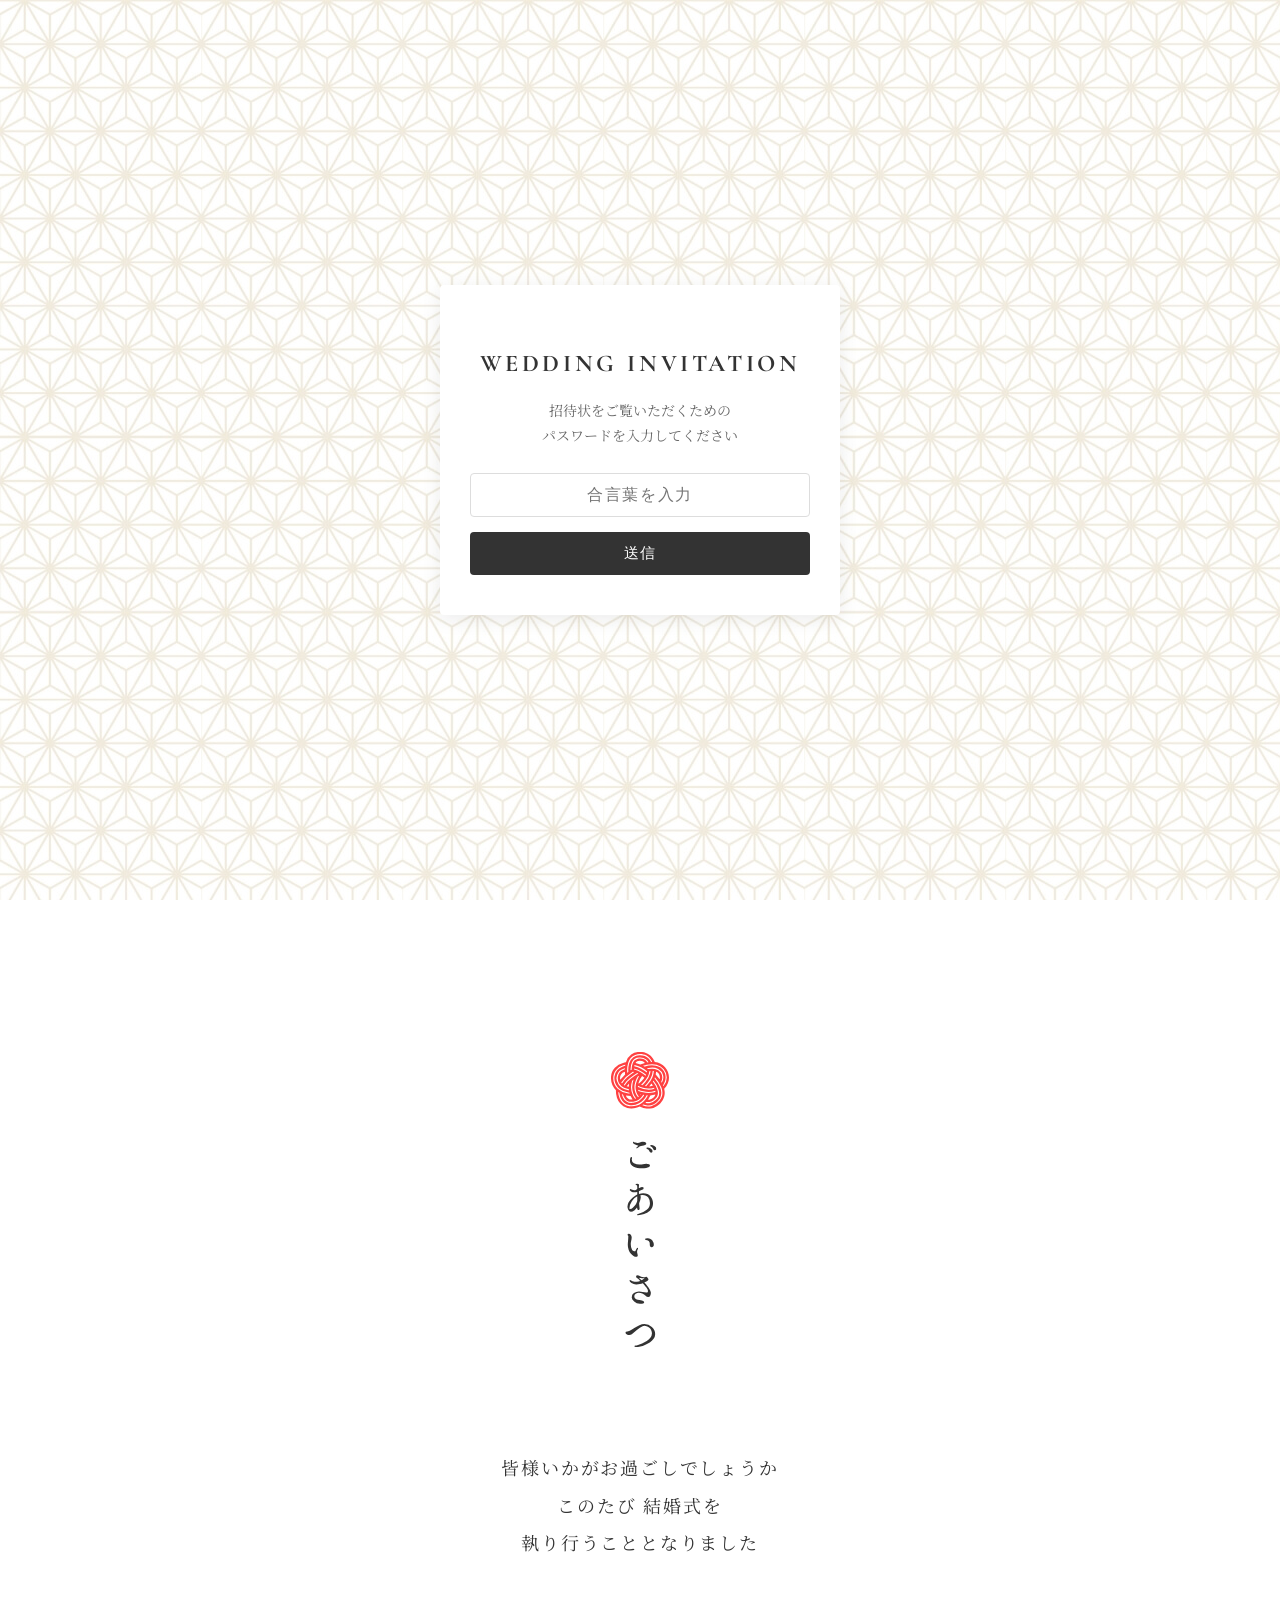
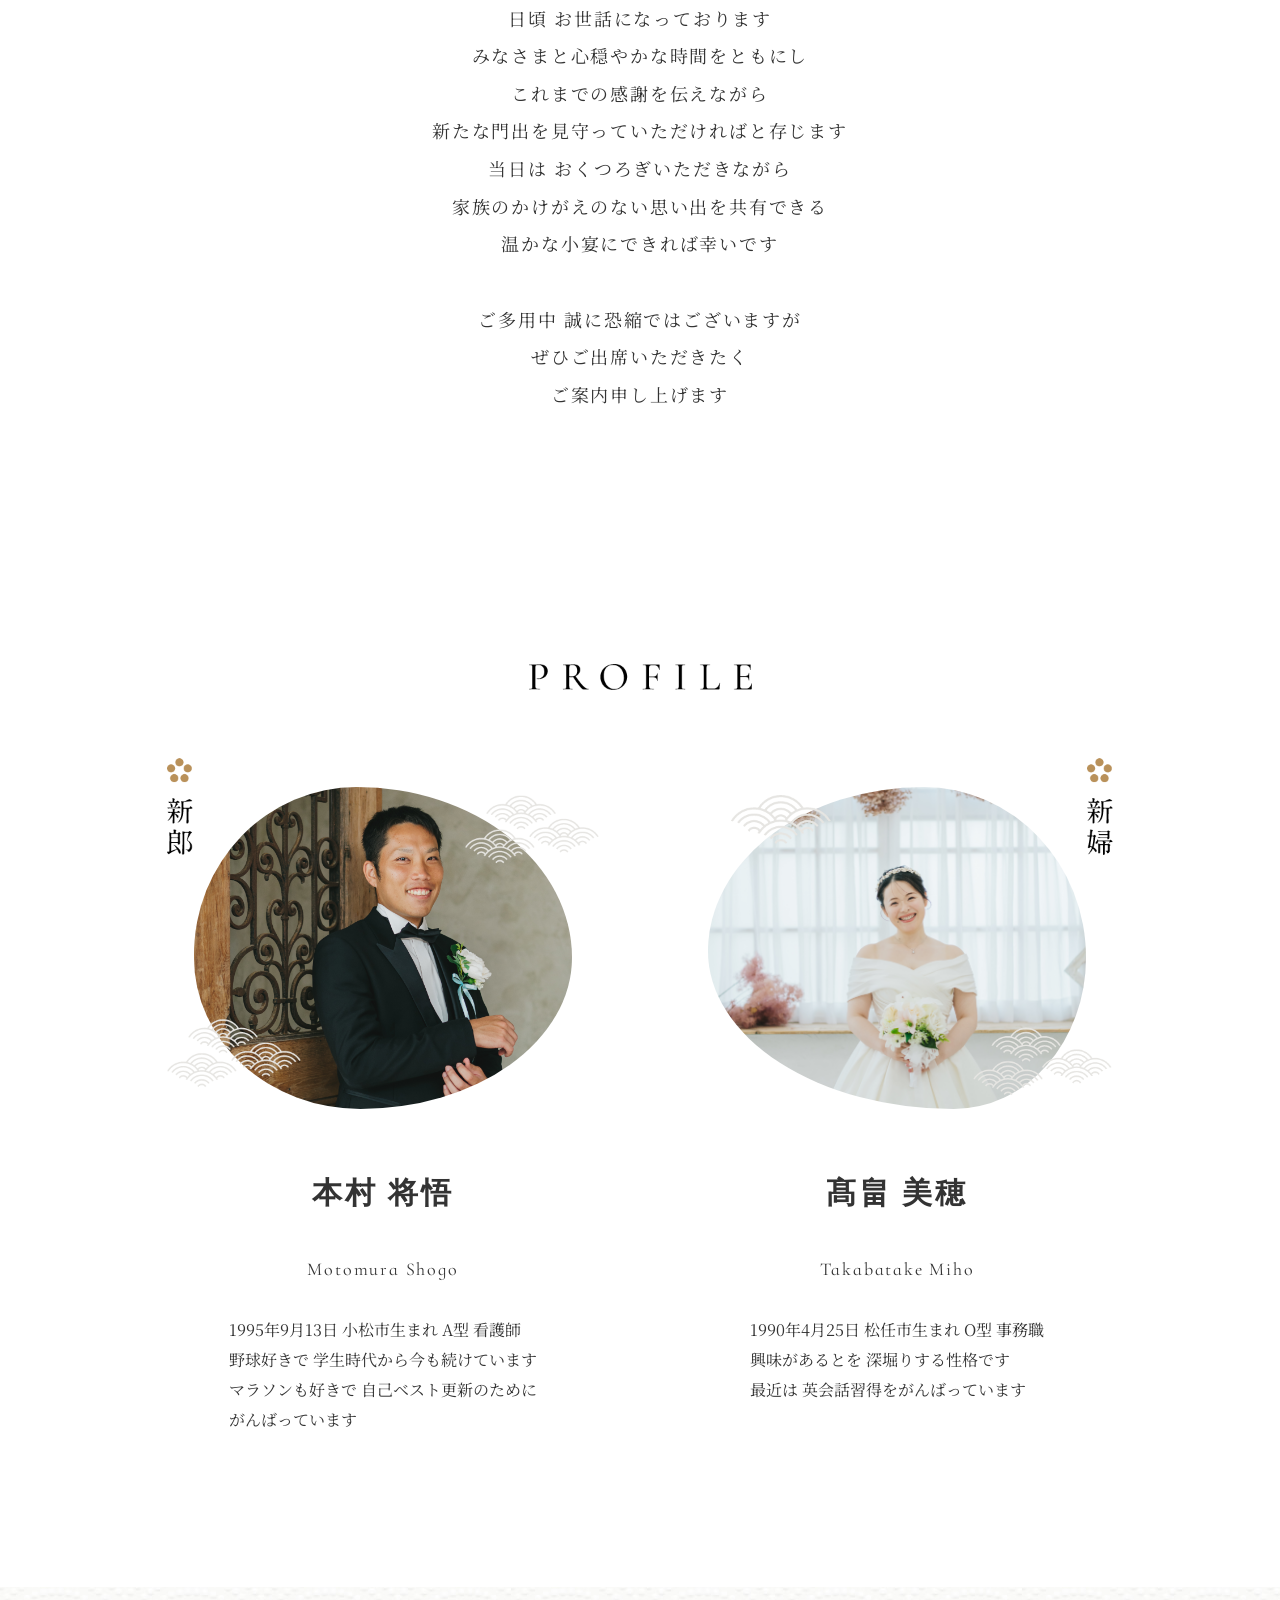
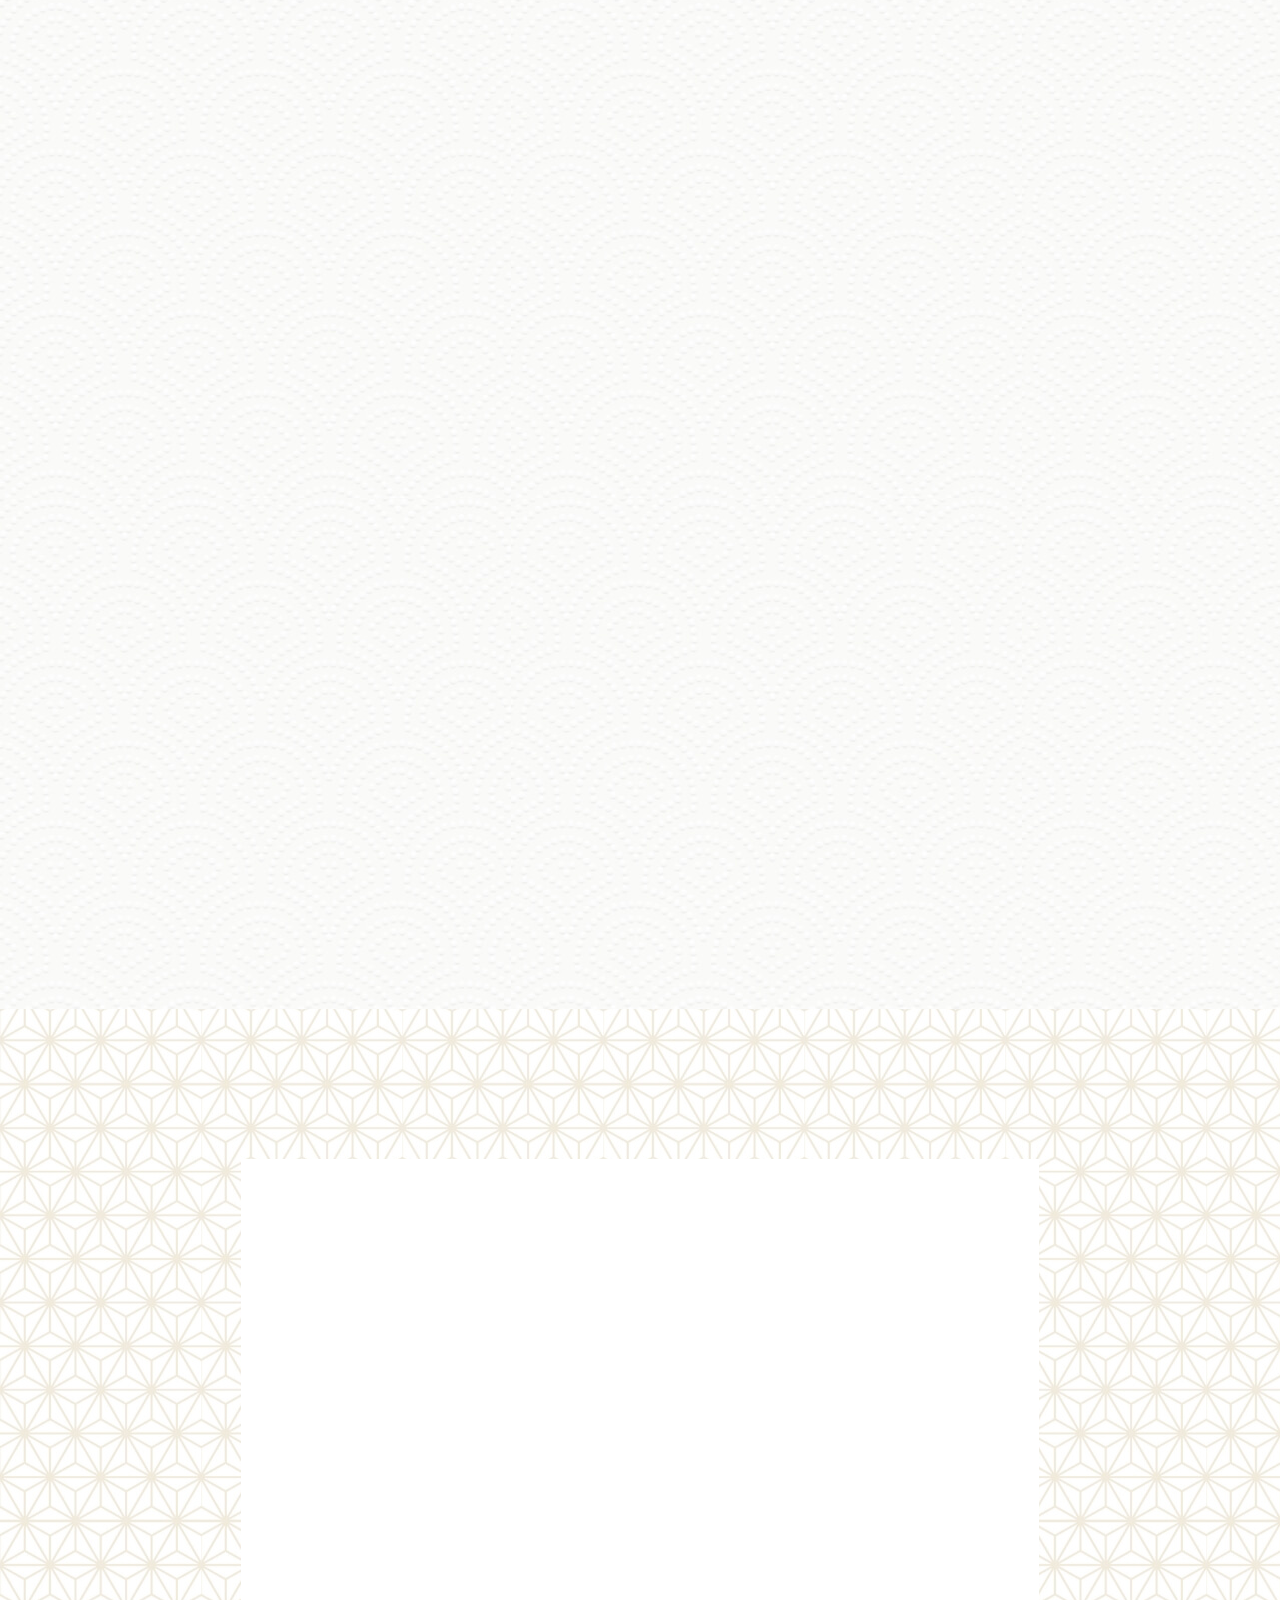
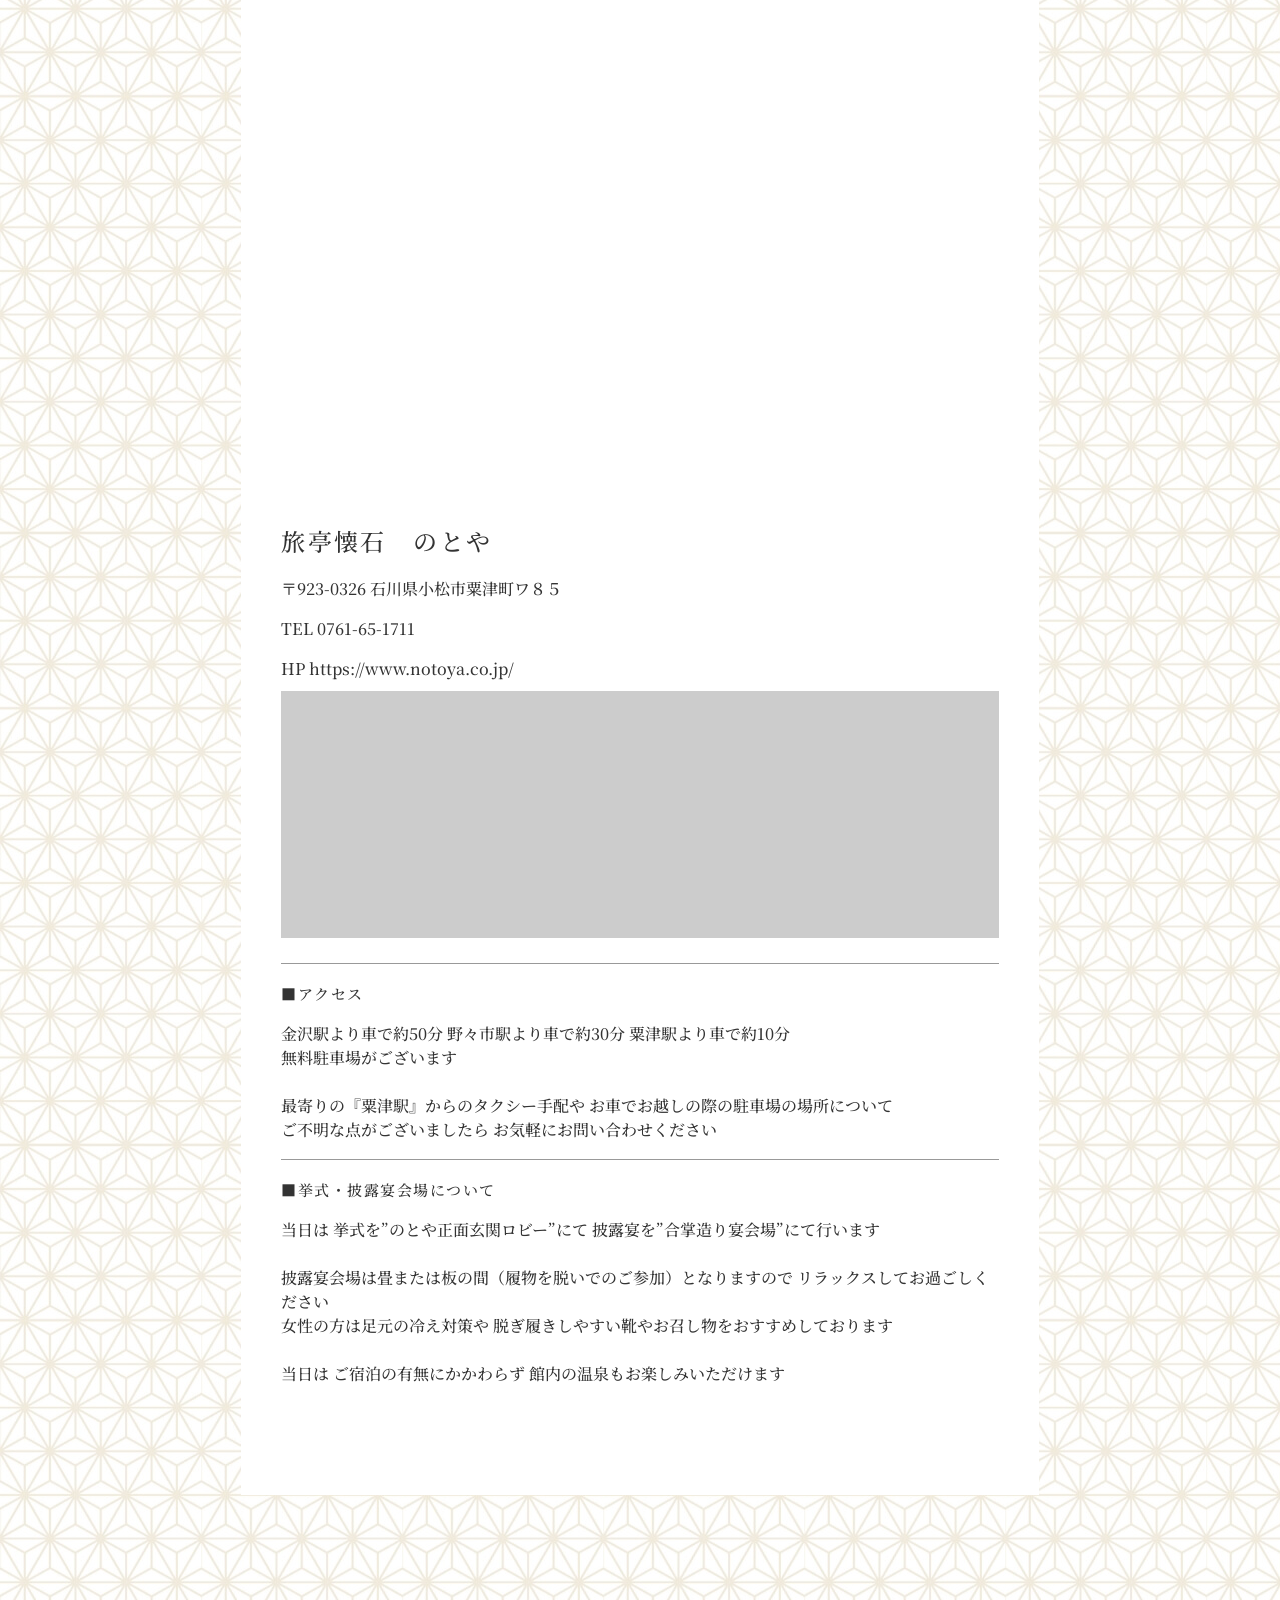
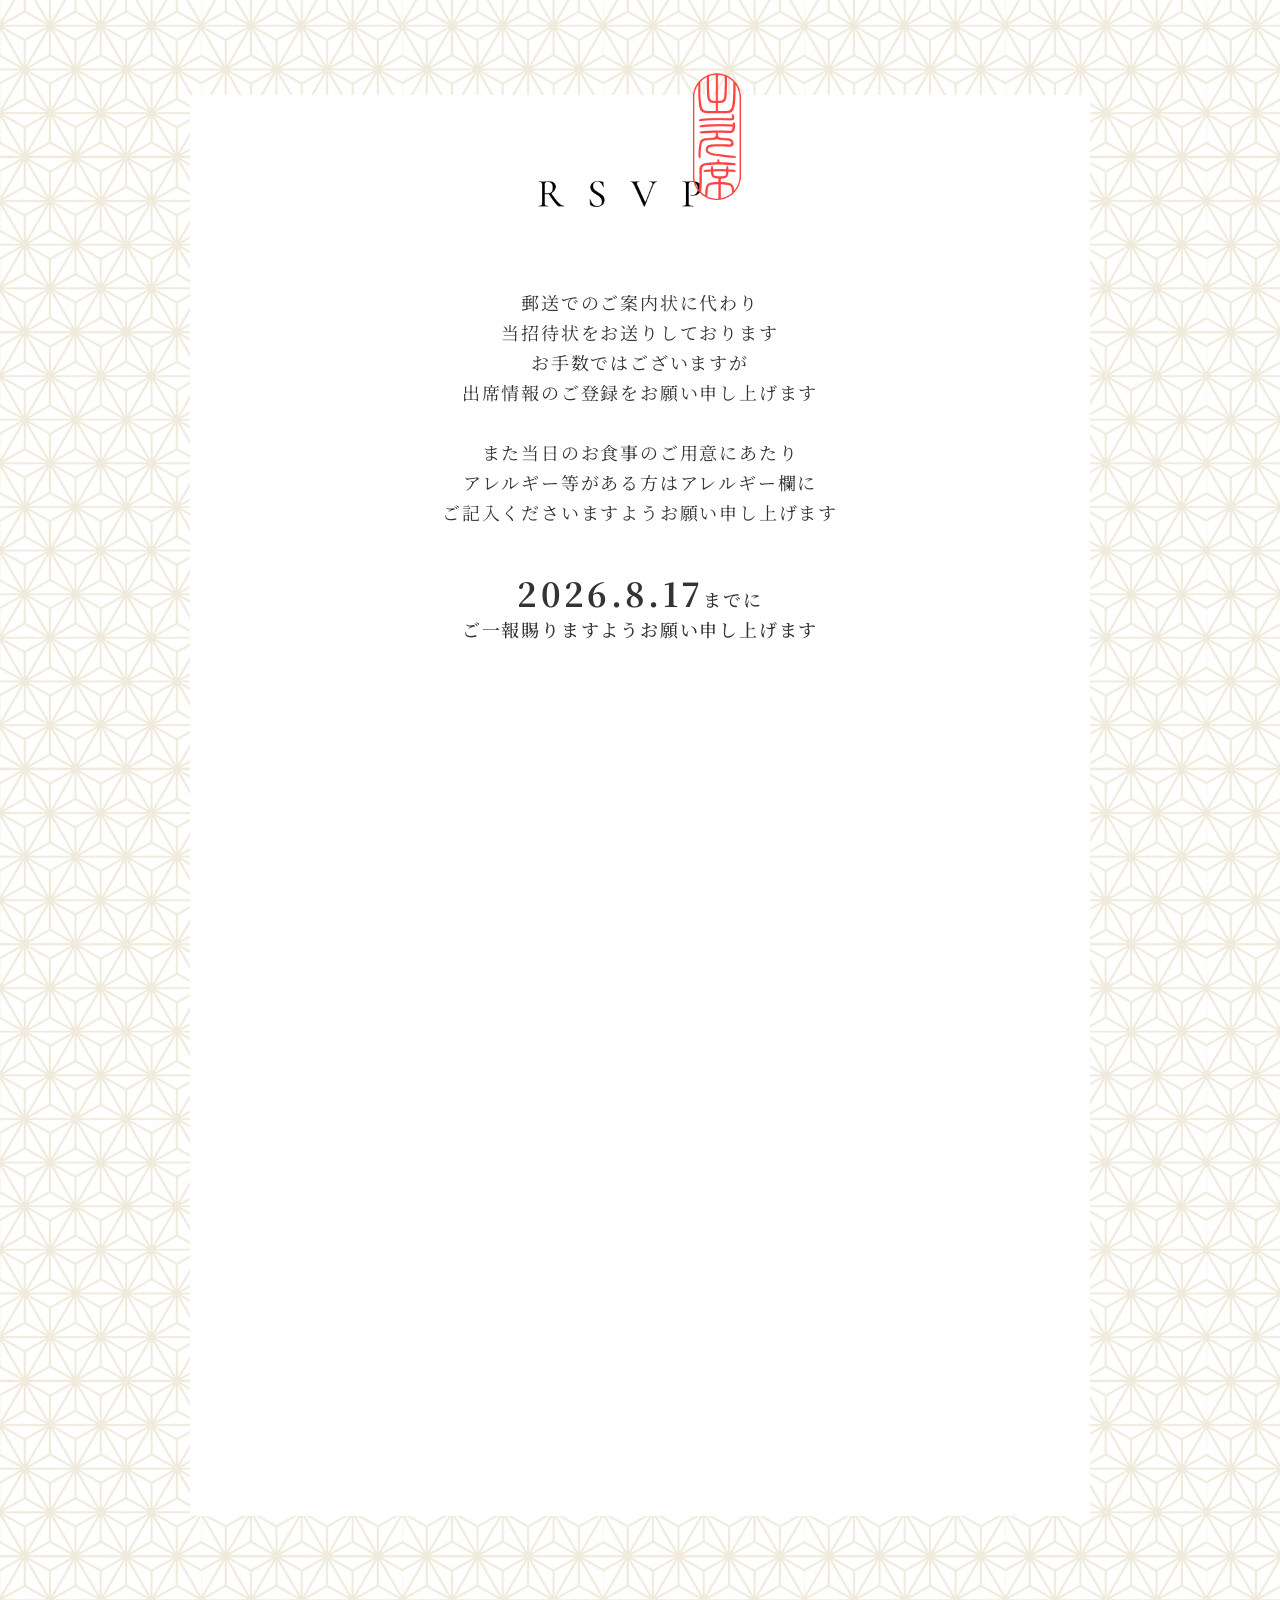
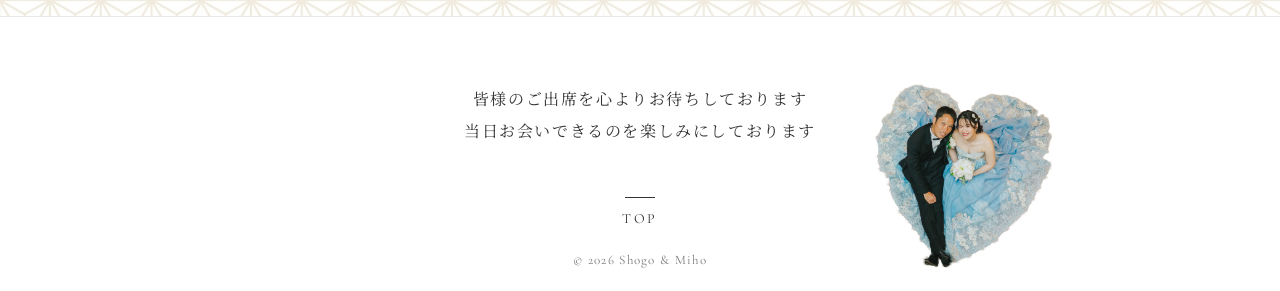
==== commit 45f9761a: "Add files via upload" ====
--- a/index.html
+++ b/index.html
@@ -11,9 +11,10 @@
     <link rel="stylesheet" href="css/style.css">
 
     <title>Wedding Invitation</title>
-    <link rel=“icon” href=“img/favicon.ico” type=“image/x-icon”>
-    <link rel=“icon” href=“img/favicon.png” type=“image/png”>
-</head>
+    <link rel="icon" href="img/favicon.ico" type="image/x-icon">
+    <link rel="icon" href="img/favicon.png" type="image/png">
+    
+</head></head>
 
 <body id="main">
 
--- a/css/style.css
+++ b/css/style.css
@@ -1017,7 +1017,7 @@
 
 /* 会場案内 */
 #events .events_place {
-    padding: 0 5%;
+    padding: 60px 5% 0;
 }
 
 #events .events_place li {
@@ -2098,6 +2098,27 @@
         width: 100%;
         max-width: 420px;
     }
+
+    #events h3 span {
+        height: 115px;
+    }
+
+    #events .events_daytime .event_day p {
+    transform: translateY(-10px);
+    }
+
+    #events .events_daytime .event_time_box {
+    margin-bottom: 0;
+    }
+
+    #events .events_daytime .event_time_box:before {
+    height: 40px;
+    }
+
+    #events h3 {
+    transform: translateY(10px);
+    }
+
 }
 
 
@@ -2125,6 +2146,7 @@
     float: none;
     width: 100%
 }
+
 
 @media screen and (max-width: 768px) {
     #layout3 #events .event01 {
@@ -2144,10 +2166,6 @@
     justify-content: space-between;
     max-width: 960px;
     margin: 0 auto;
-}
-
-#events .event_content {
-    width: 48.125%; /* PC時は2カラムで左右に配置 */
 }
 
 /* 2. カード内部の共通バランス設計 (Flexboxで均等配置) */
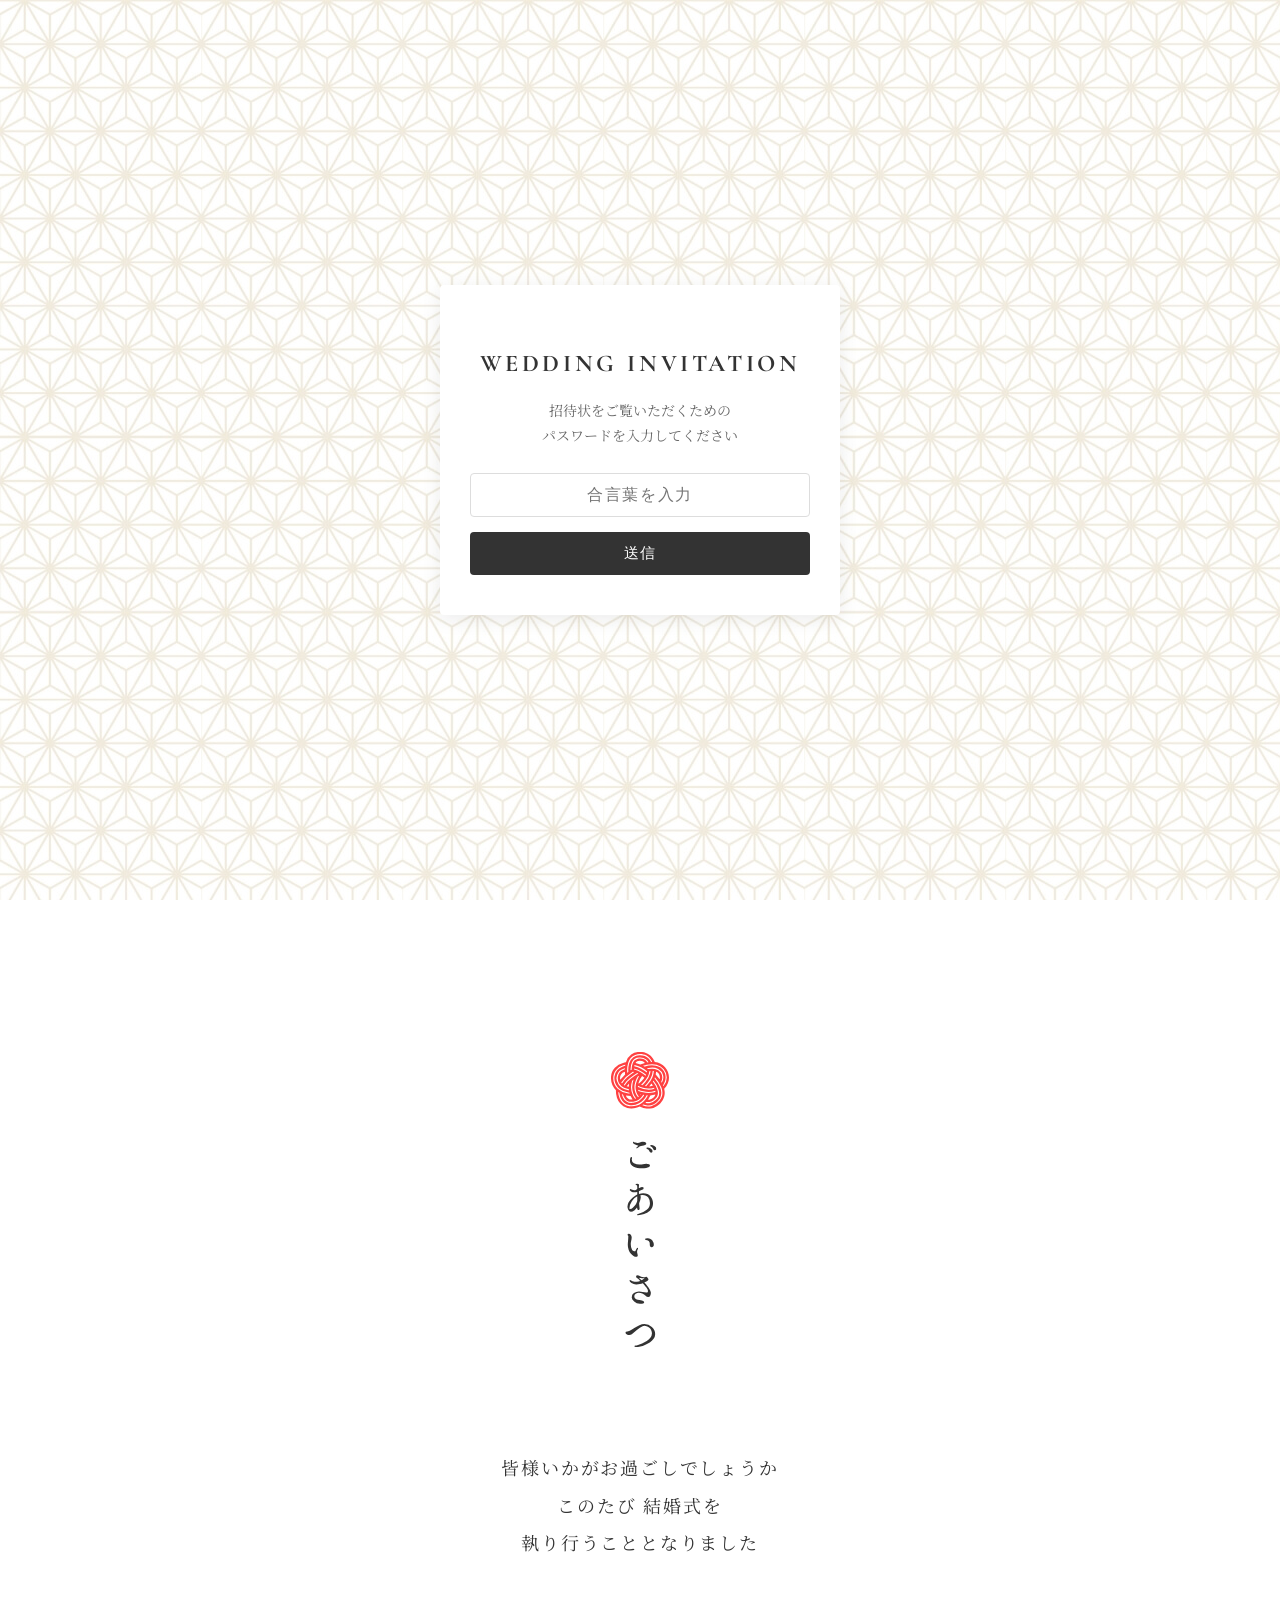
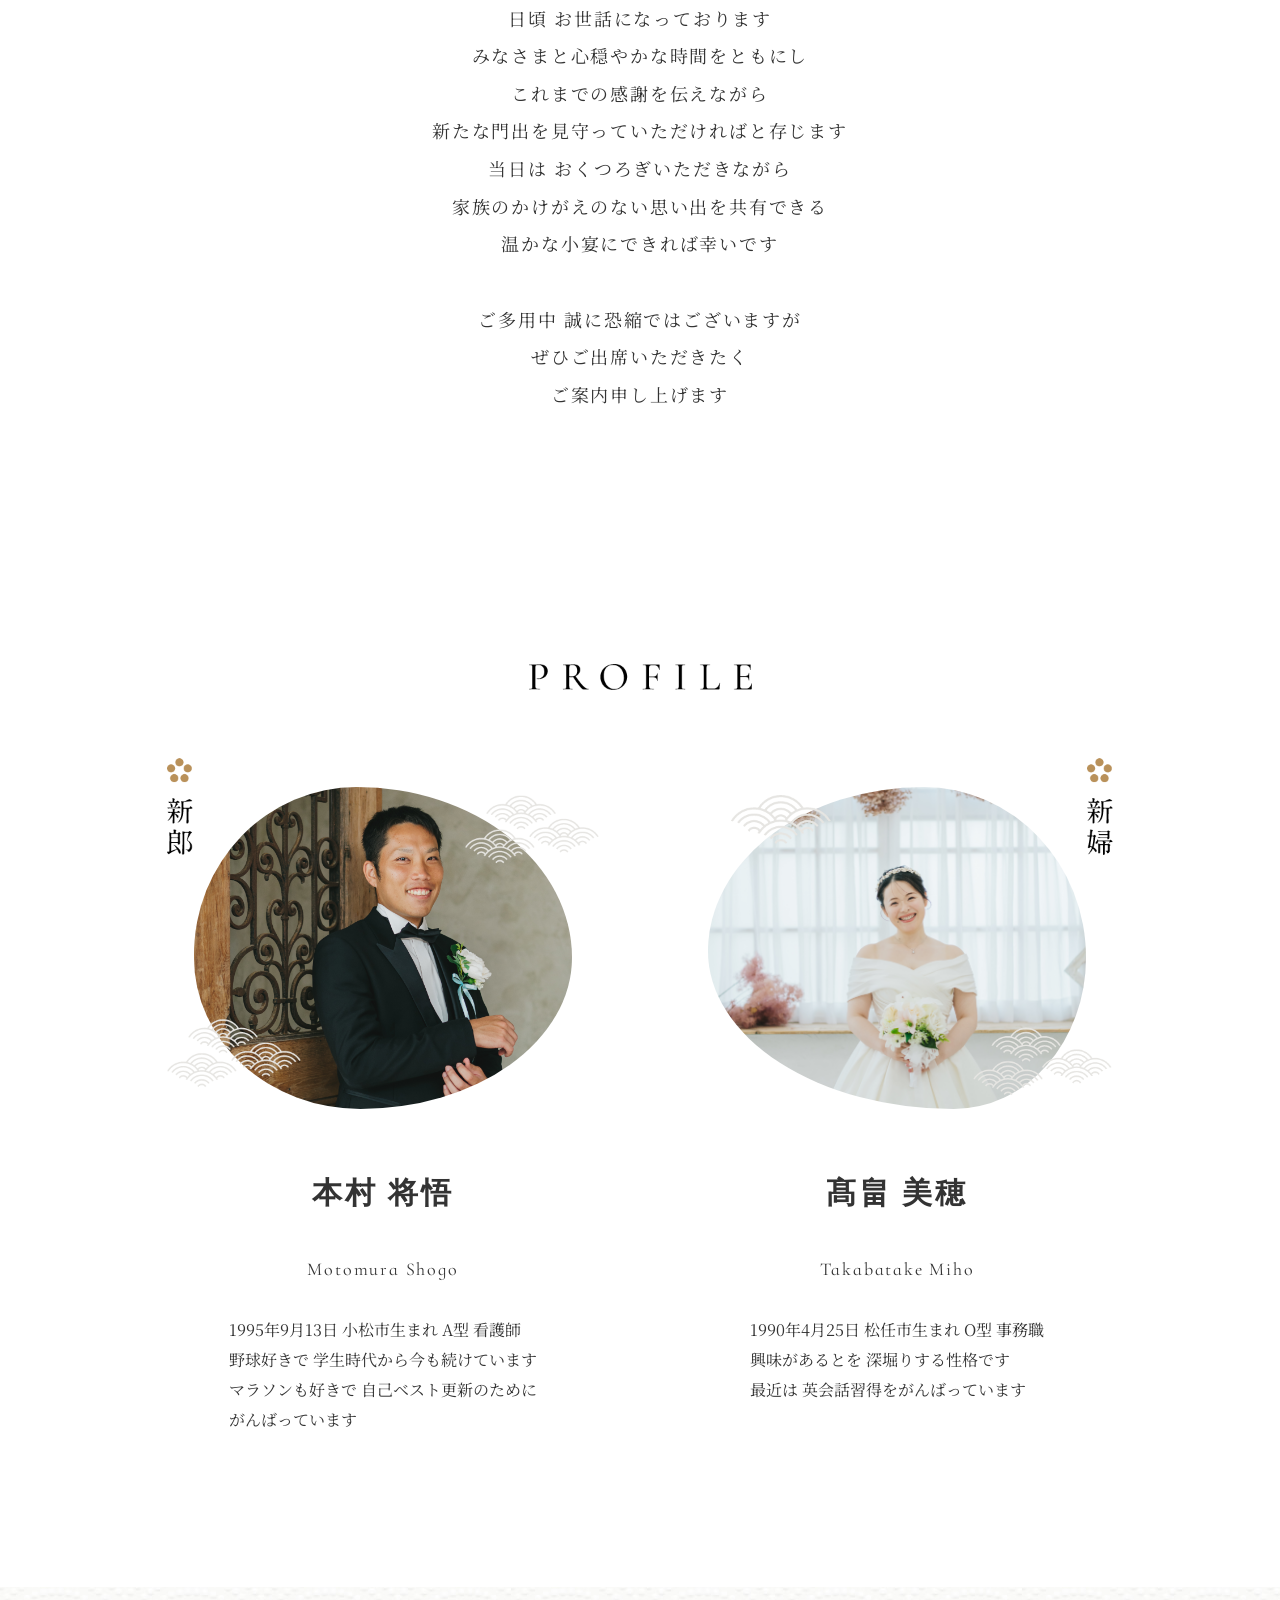
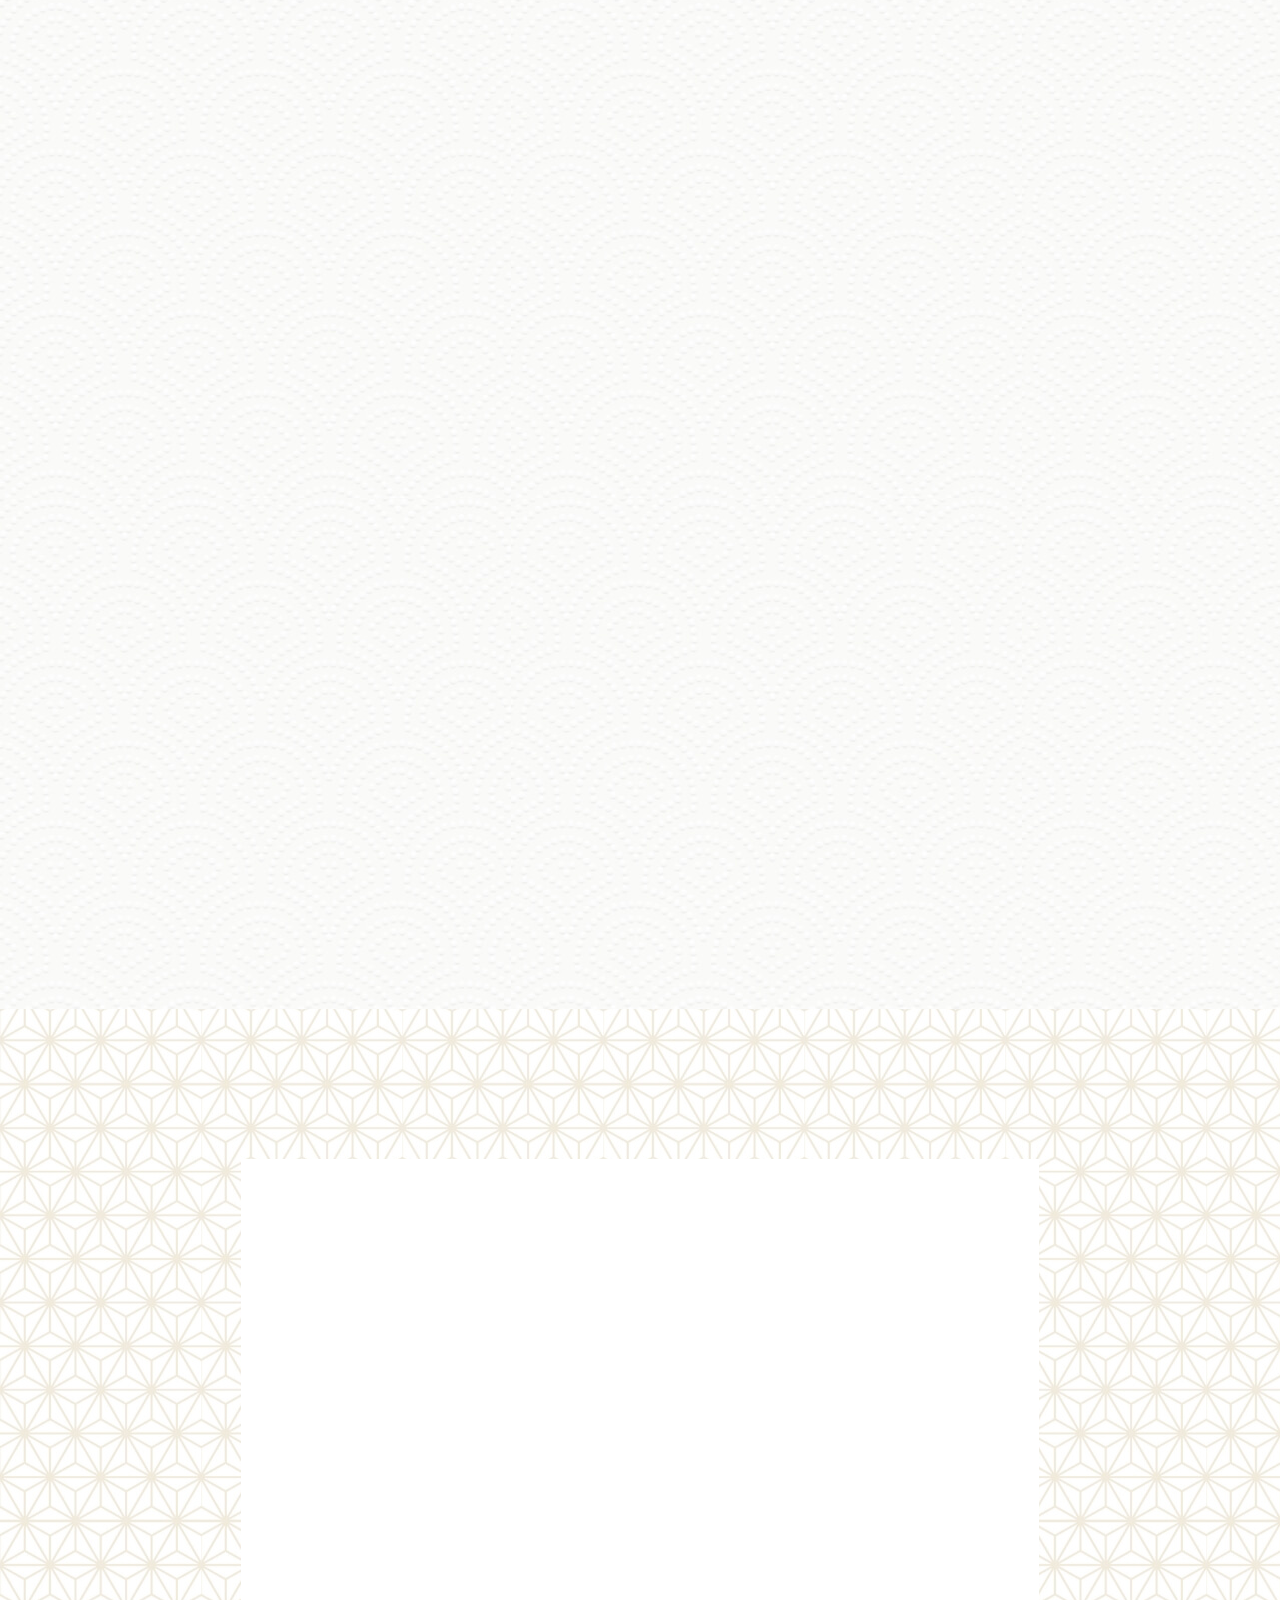
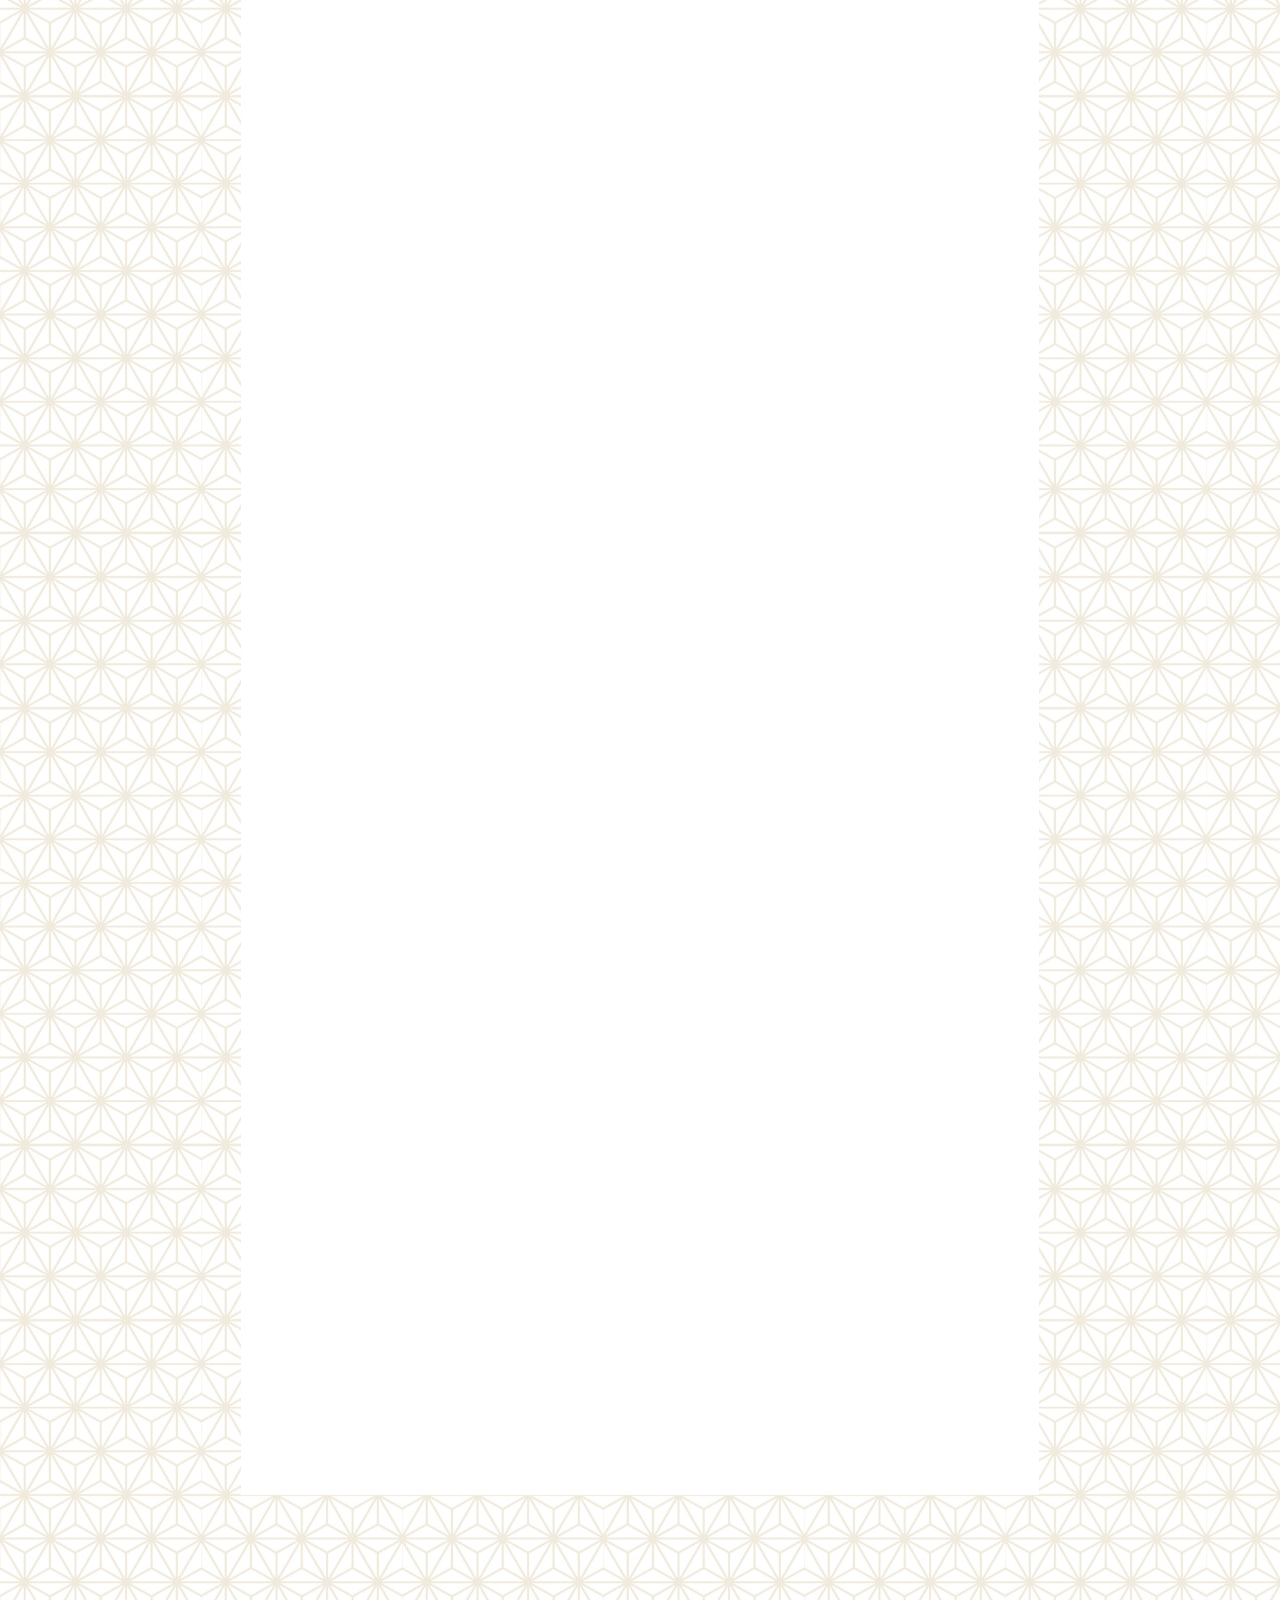
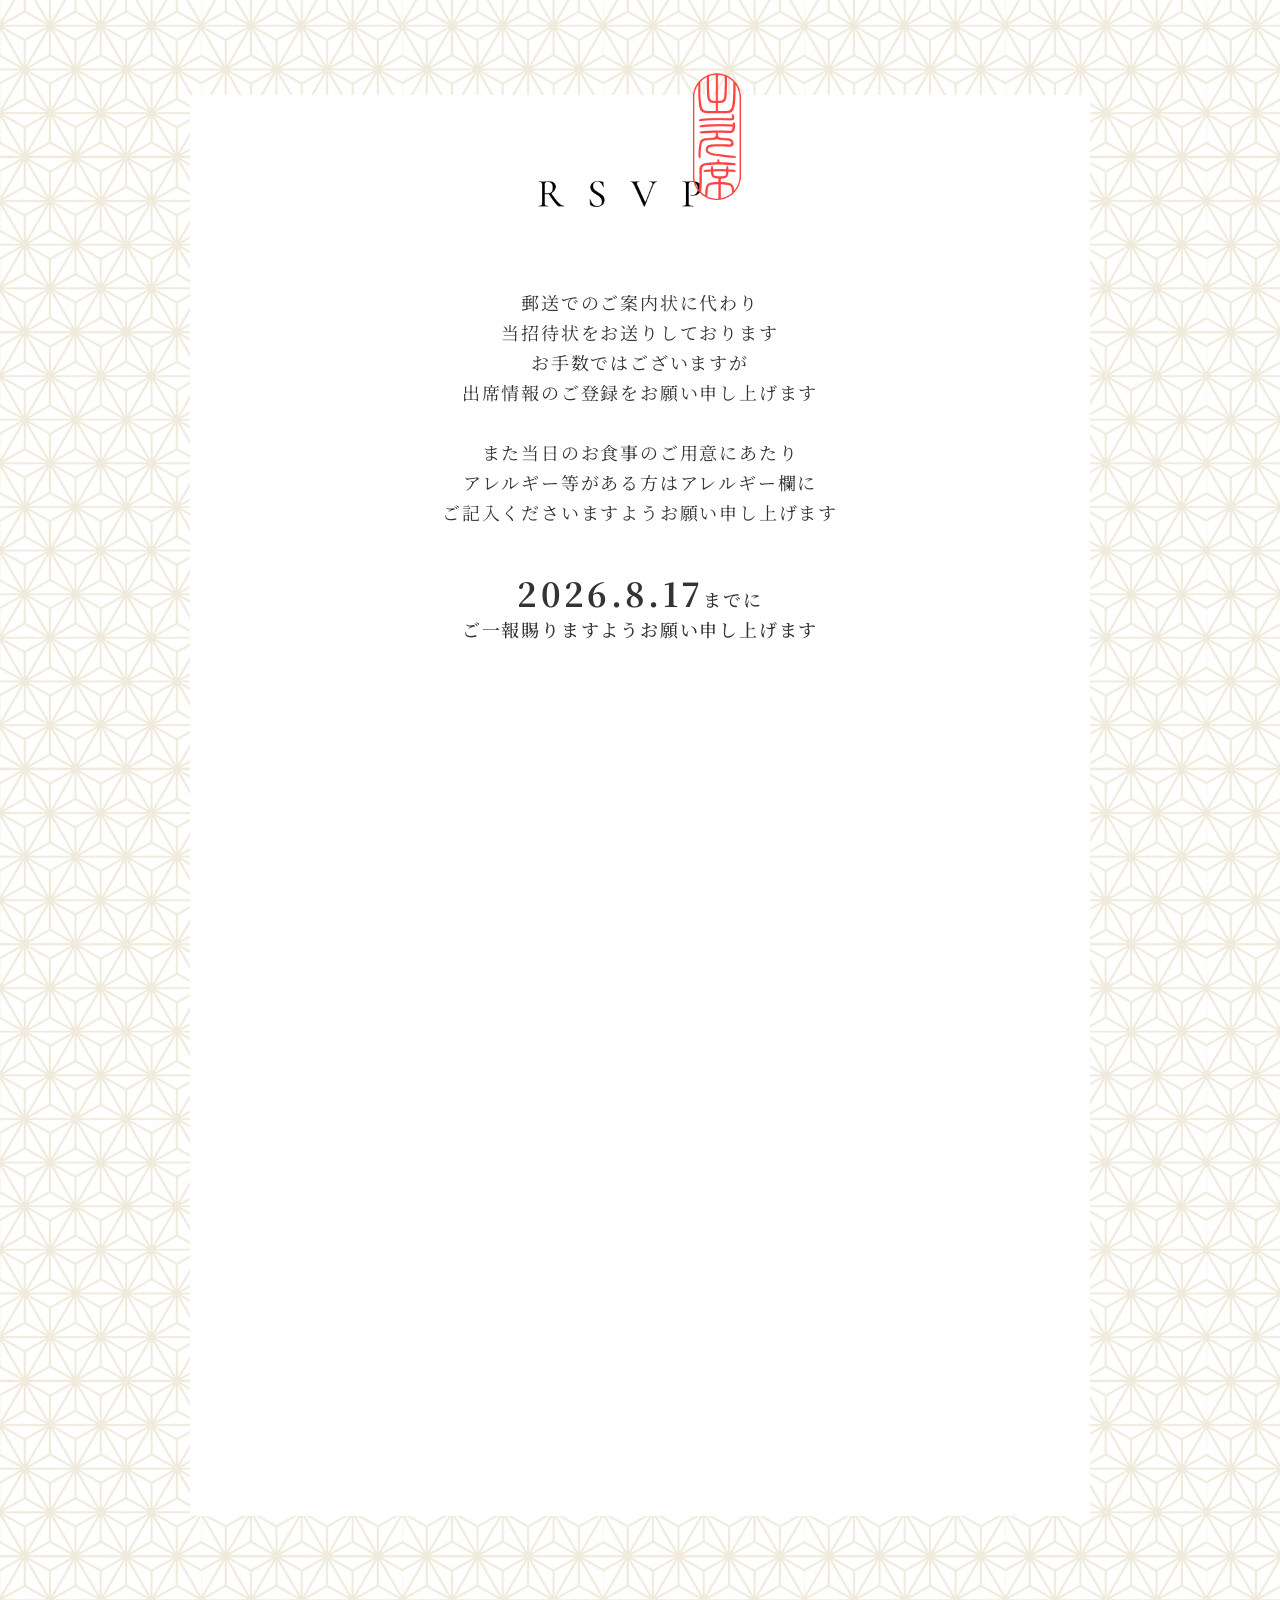
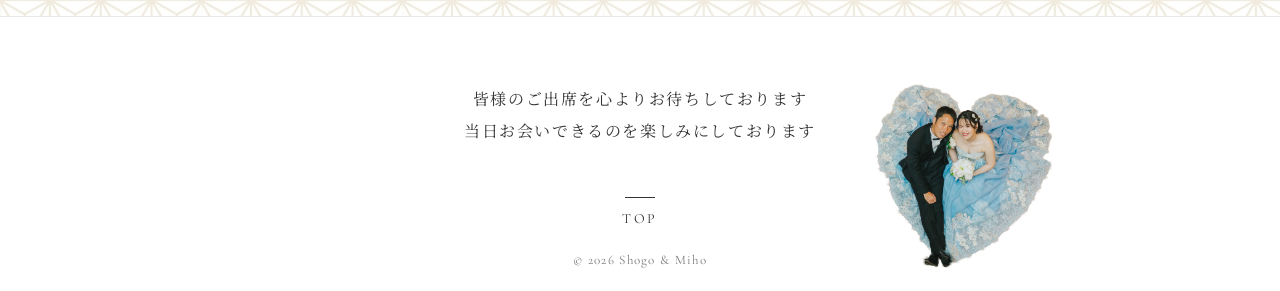
==== commit af50823c: "Add files via upload" ====
--- a/index.html
+++ b/index.html
@@ -235,7 +235,7 @@
                             <h3><span>挙式</span>WEDDING<br>CEREMONY</h3>
                         </li>
                         <li class="event_day">
-                            <p>2030.11.23 Sat</p>
+                            <p>2026.8.23 Sat</p>
                         </li>
                         <div class="event_time_box">
                             <li class="event_time">
@@ -255,7 +255,7 @@
                             <h3><span>披露宴</span>WEDDING<br>RECEPTION</h3>
                         </li>
                         <li class="event_day">
-                            <p>2030.11.23 Sat</p>
+                            <p>2026.8.23 Sat</p>
                         </li>
                         <div class="event_time_box">
                             <li class="event_time">
--- a/css/style.css
+++ b/css/style.css
@@ -273,7 +273,7 @@
 }
 
 /* --- レスポンシブ切替（768px以下でスマホ版を表示） --- */
-@media screen and (max-width: 768px) {
+@media screen and (max-width: 820px) {
     .main_img_pc_slider {
         display: none !important;
     }
@@ -1157,7 +1157,7 @@
 
 
 /* --- レスポンシブ対応（768px以下） --- */
-@media screen and (max-width: 768px) {
+@media screen and (max-width: 820px) {
     .profile_inner ul {
         width: 100%;
         margin: 20px 0;
@@ -1281,7 +1281,7 @@
 }
 
 
-@media screen and (max-width: 768px) {
+@media screen and (max-width: 820px) {
     .footer_message {
         font-family: "Noto Serif JP", sans-serif;
         font-size: 14px;
@@ -1492,7 +1492,7 @@
 
 }
 
-@media screen and (max-width: 768px) {
+@media screen and (max-width: 820px) {
     #profile {
         padding-bottom: 100px;
     }
@@ -1528,7 +1528,7 @@
     }
 }
 
-@media screen and (max-width: 768px) {
+@media screen and (max-width: 820px) {
     /* 1. 挙式日のフォントサイズと両脇の線をスマホ向けに調整 */
     #countdown .goal_time {
         font-size: 30px;
@@ -1588,7 +1588,7 @@
 }
 
 /* スマホ表示時のイベントカード調整 */
-@media screen and (max-width: 768px) {
+@media screen and (max-width: 820px) {
     #events {
         width: 90%;
     }
@@ -1627,7 +1627,7 @@
 }
 
 /* --- スマホ表示時のRSVP（Googleフォーム）のレスポンシブ対応 --- */
-@media screen and (max-width: 768px) {
+@media screen and (max-width: 820px) {
     #rsvp {
         padding: 120px 15px 60px;
     }
@@ -1688,7 +1688,7 @@
     display: none;
 }
 
-@media screen and (max-width: 768px) {
+@media screen and (max-width: 820px) {
     /* スマホ画面で h1 が画面からはみ出さないよう幅を調整 */
     #main h1 {
         width: 100%;
@@ -1714,7 +1714,7 @@
     }
 }
 
-@media screen and (max-width: 768px) {
+@media screen and (max-width: 820px) {
     #introduction #message .message_inner {
         width: 90%;
     }
@@ -1786,7 +1786,7 @@
 
 }
 
-@media screen and (max-width: 768px) {
+@media screen and (max-width: 820px) {
     .profile_inner {
         width: 90%;
     }
@@ -1961,7 +1961,7 @@
 }
 
 /* --- スマホ表示時のレイアウト（縦並びに変更） --- */
-@media screen and (max-width: 768px) {
+@media screen and (max-width: 820px) {
     #events .event_content_wrap {
         flex-direction: column;
         align-items: center;
@@ -2086,7 +2086,7 @@
 
 
 /* --- 768px以下：イベントカードを縦並びに変更 --- */
-@media screen and (max-width: 768px) {
+@media screen and (max-width: 820px) {
     #events .event_content_wrap {
         flex-direction: column;
         align-items: center;
@@ -2107,14 +2107,6 @@
     transform: translateY(-10px);
     }
 
-    #events .events_daytime .event_time_box {
-    margin-bottom: 0;
-    }
-
-    #events .events_daytime .event_time_box:before {
-    height: 40px;
-    }
-
     #events h3 {
     transform: translateY(10px);
     }
@@ -2148,7 +2140,7 @@
 }
 
 
-@media screen and (max-width: 768px) {
+@media screen and (max-width: 820px) {
     #layout3 #events .event01 {
         margin-bottom: 30px
     }
@@ -2242,7 +2234,7 @@
 /* ==========================================
    3. スマートフォン向けレスポンシブ対応 (768px以下)
    ========================================== */
-@media screen and (max-width: 768px) {
+@media screen and (max-width: 820px) {
     /* 左右並びを縦積みに変更し、幅を100%に広げる */
     #events .event_content_wrap {
         flex-direction: column;
@@ -2254,5 +2246,35 @@
         max-width: 450px; /* スマホで大きくなりすぎないように制限 */
         margin-bottom: 40px; /* 挙式と披露宴の間隔 */
     }
-
+    
+    #events .events_daytime .event_time_box:before {
+    height: 40px;
+    }
+
+    #events .events_daytime .event_time_box {
+        margin-bottom: 0;
+    }
+
+
+}
+
+
+@media screen and (min-width: 819px) and (max-width: 1179px) {
+    #events .events_daytime .event_day p {
+        transform: translateY(50px);
+    }
+    
+    .footer_inner {
+        background-size: 20%;
+        background-position: 90% 0px;
+    }
+
+}
+
+
+
+
+/* パスワード入力画面が表示されている間は、ハンバーガーメニューを非表示にする */
+body:has(#password-modal:not(.is-hidden)) #mobile-head {
+    display: none !important;
 }
